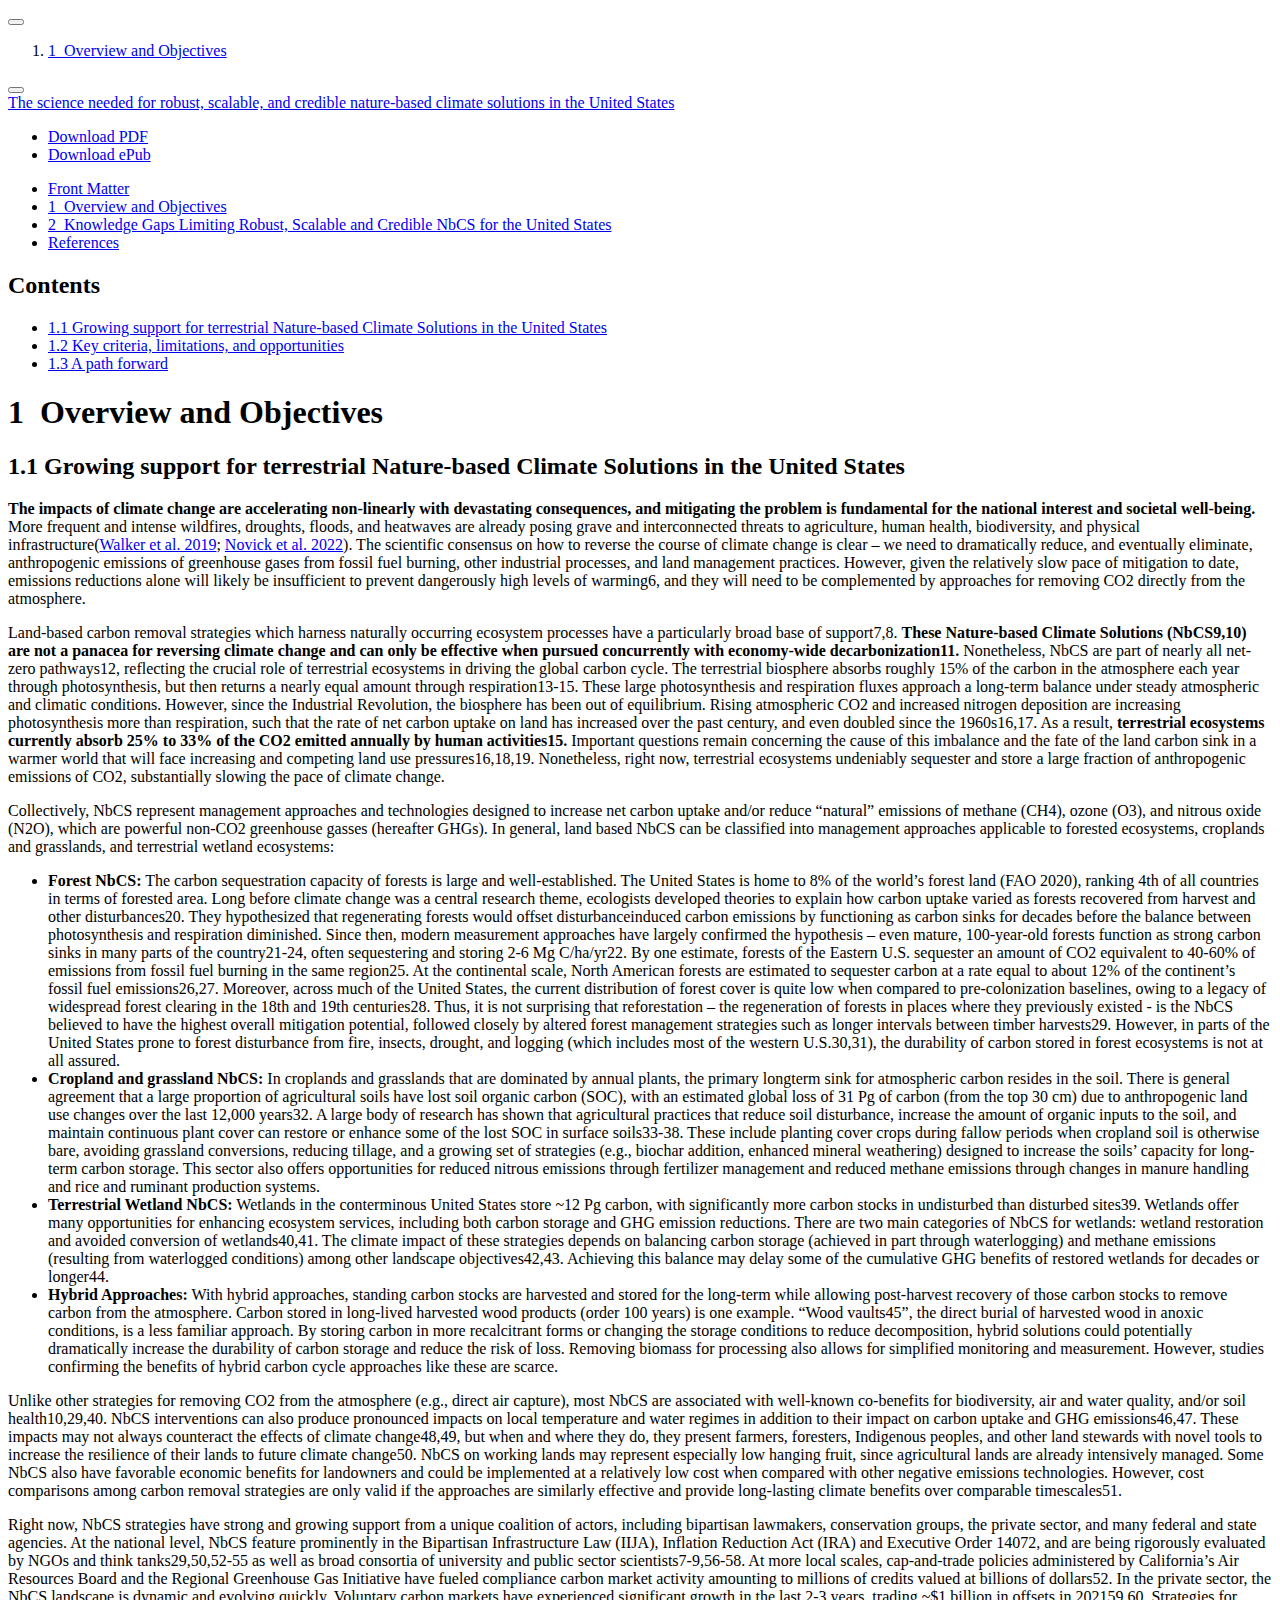
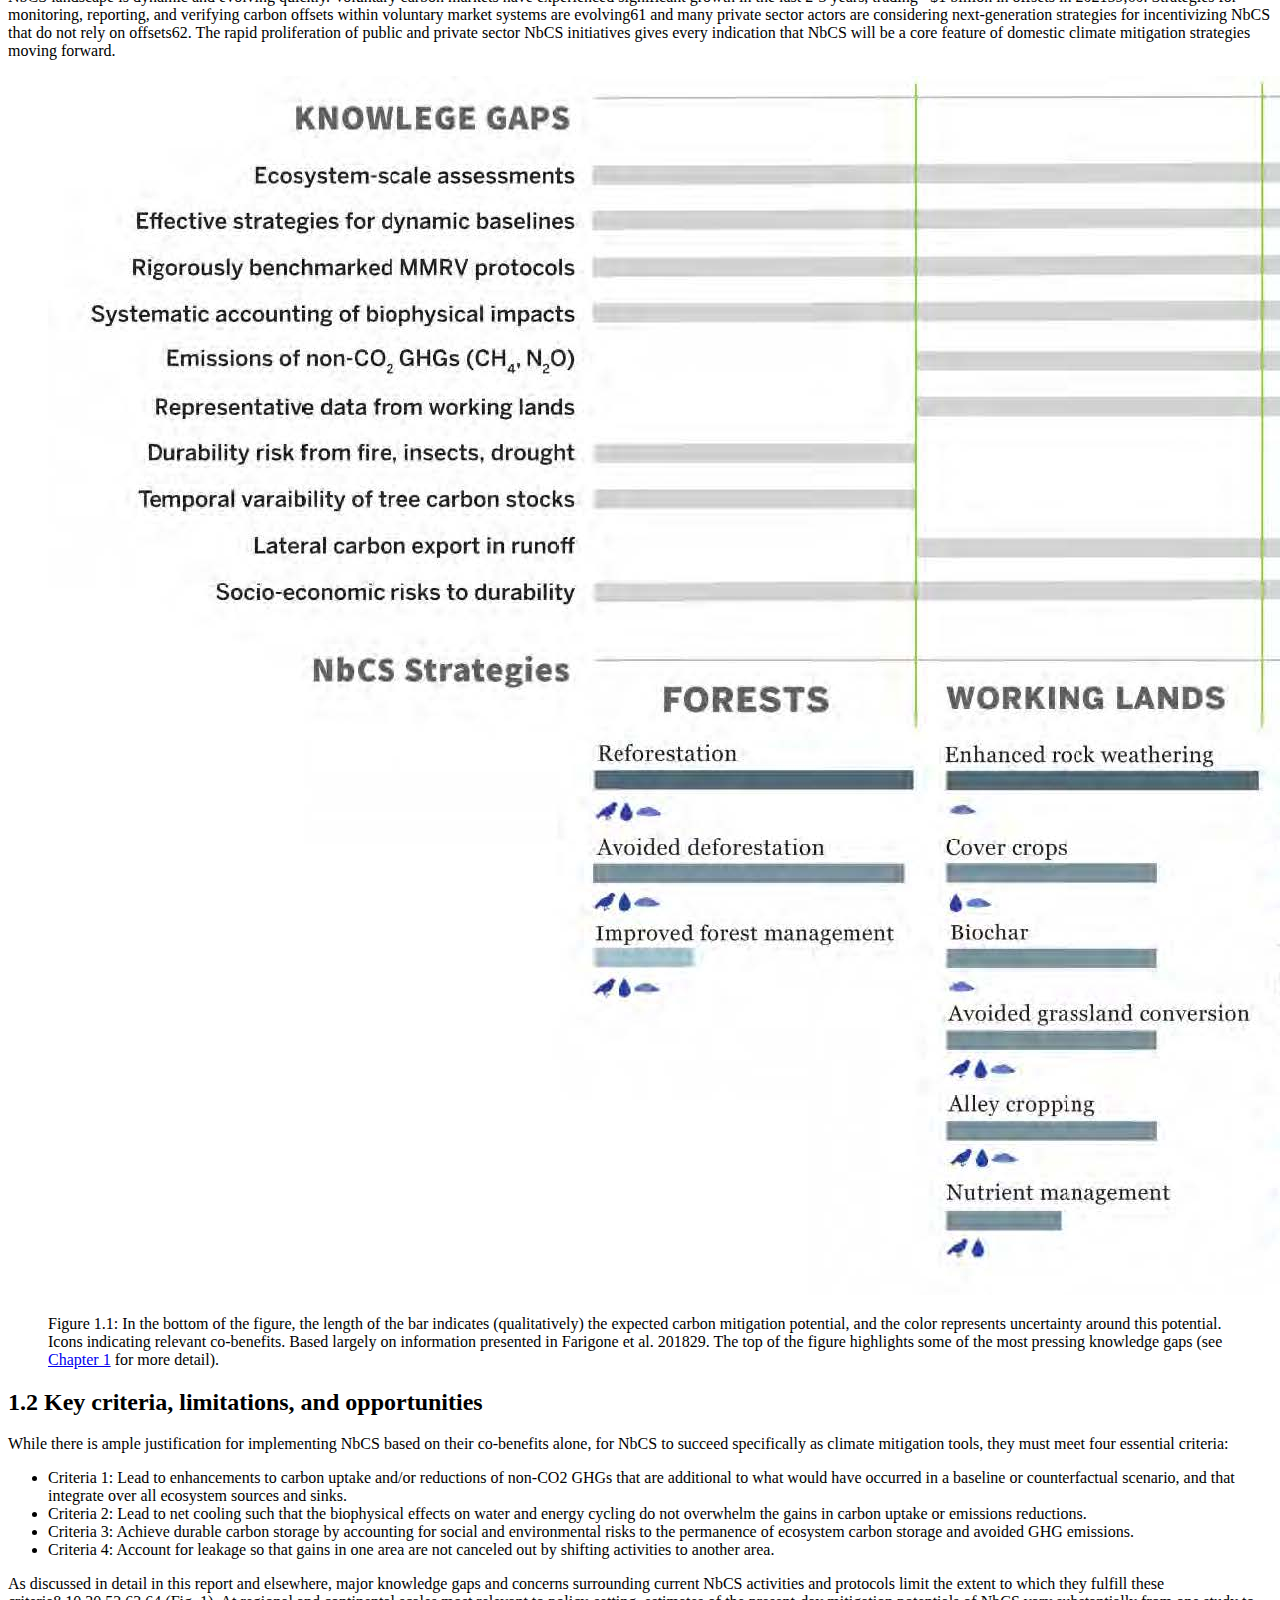
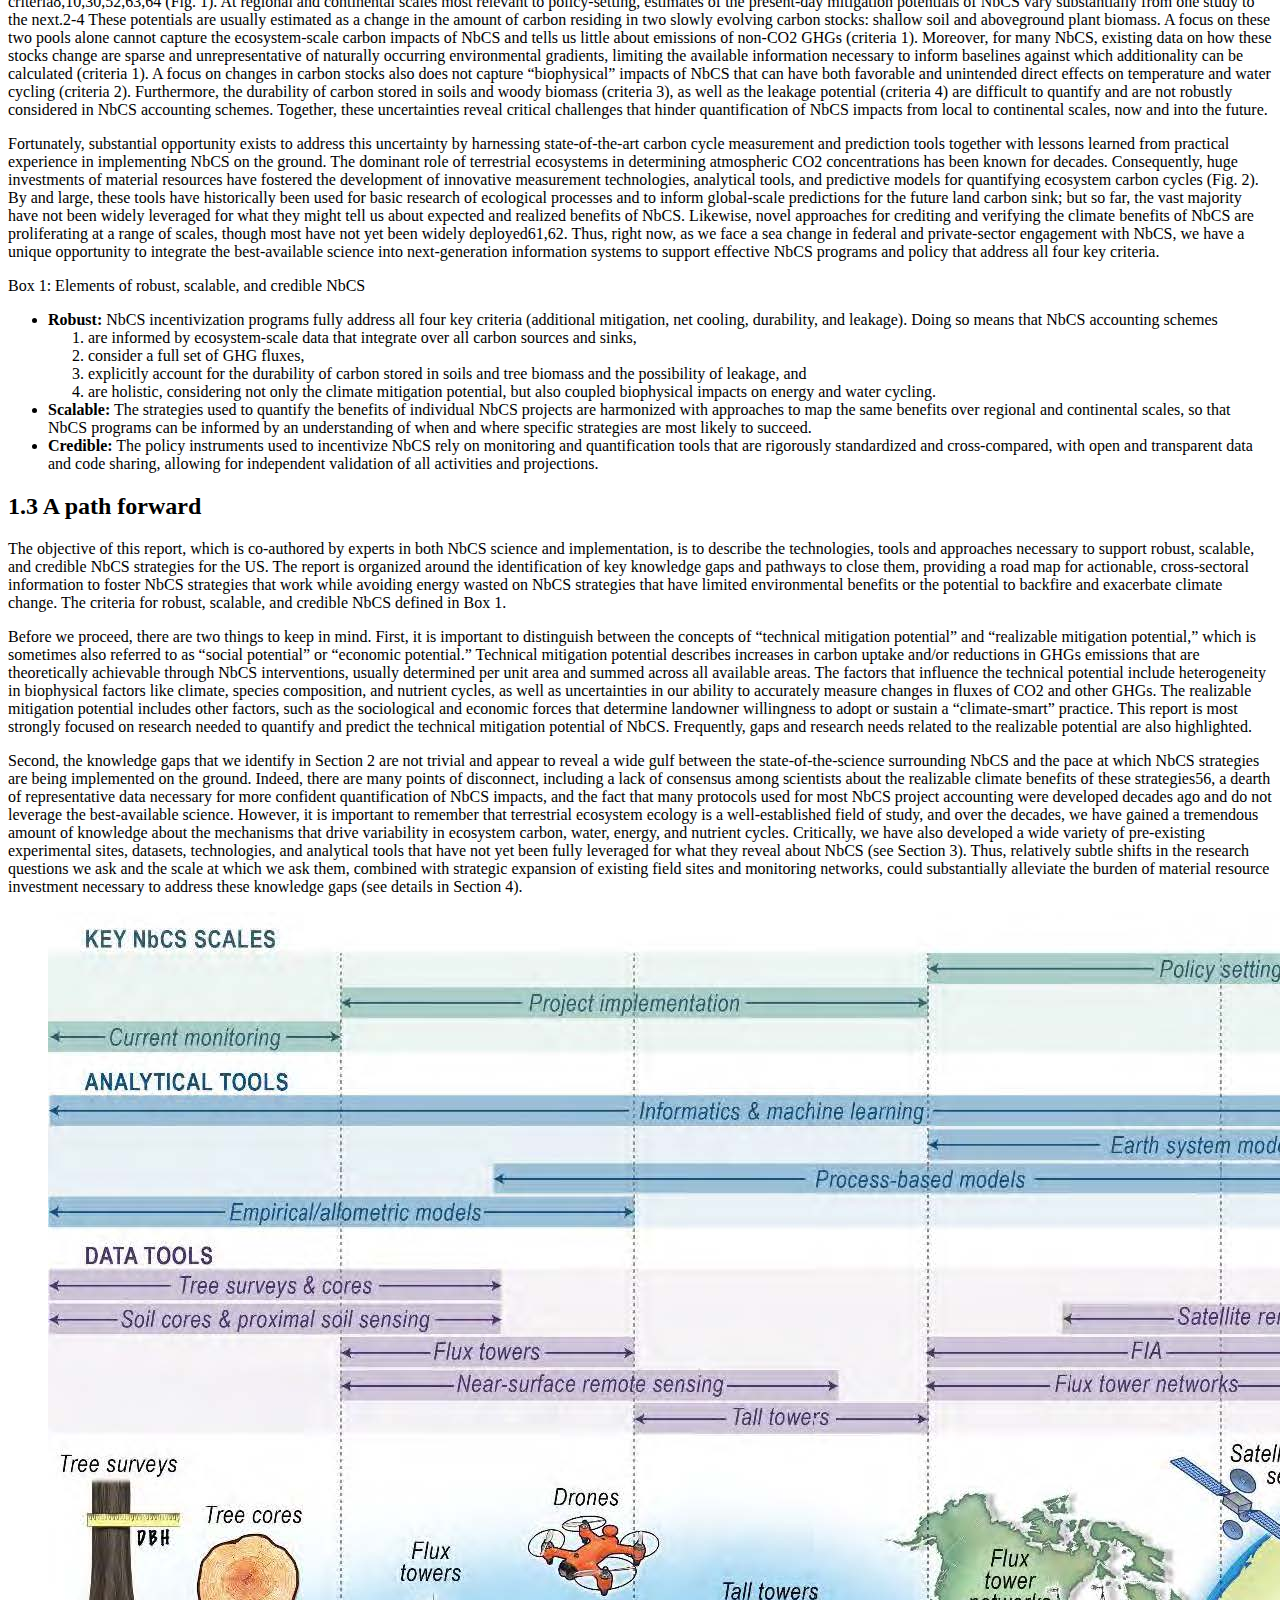
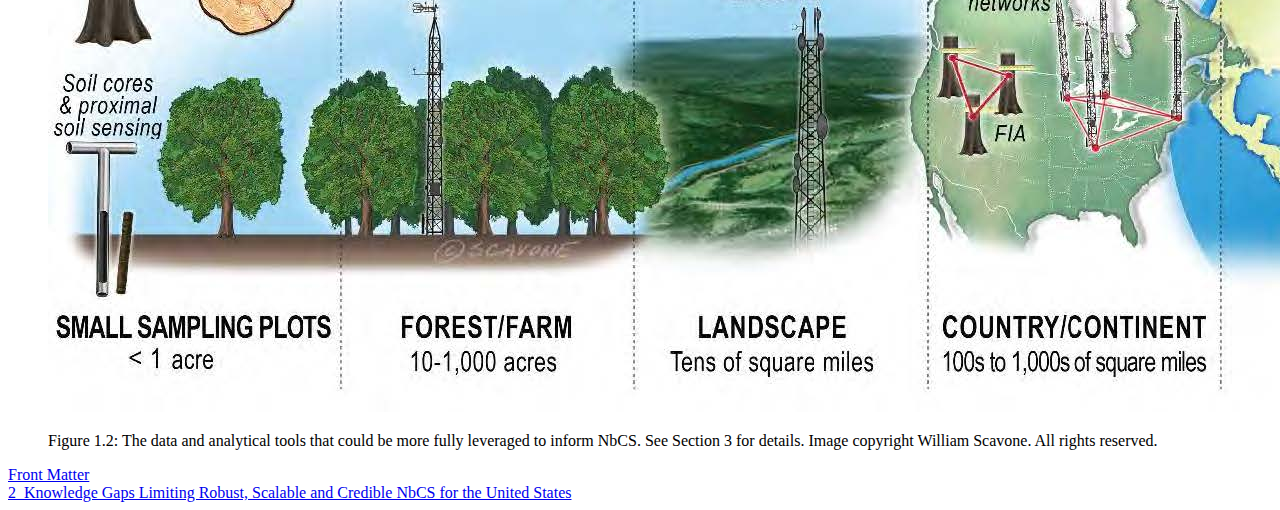
==== docs/01-overview-and-objectives.html @ 6eb43854 "added light and dark modes" ====
<!DOCTYPE html>
<html xmlns="http://www.w3.org/1999/xhtml" lang="en" xml:lang="en"><head>

<meta charset="utf-8">
<meta name="generator" content="quarto-1.3.290">

<meta name="viewport" content="width=device-width, initial-scale=1.0, user-scalable=yes">

<meta name="keywords" content="example">
<meta name="description" content="An example IUB Libraries Scholarly Communication Deparment Published Report">

<title>The science needed for robust, scalable, and credible nature-based climate solutions in the United States - 1&nbsp; Overview and Objectives</title>
<style>
code{white-space: pre-wrap;}
span.smallcaps{font-variant: small-caps;}
div.columns{display: flex; gap: min(4vw, 1.5em);}
div.column{flex: auto; overflow-x: auto;}
div.hanging-indent{margin-left: 1.5em; text-indent: -1.5em;}
ul.task-list{list-style: none;}
ul.task-list li input[type="checkbox"] {
  width: 0.8em;
  margin: 0 0.8em 0.2em -1em; /* quarto-specific, see https://github.com/quarto-dev/quarto-cli/issues/4556 */ 
  vertical-align: middle;
}
/* CSS for citations */
div.csl-bib-body { }
div.csl-entry {
  clear: both;
}
.hanging-indent div.csl-entry {
  margin-left:2em;
  text-indent:-2em;
}
div.csl-left-margin {
  min-width:2em;
  float:left;
}
div.csl-right-inline {
  margin-left:2em;
  padding-left:1em;
}
div.csl-indent {
  margin-left: 2em;
}</style>


<script src="site_libs/quarto-nav/quarto-nav.js"></script>
<script src="site_libs/quarto-nav/headroom.min.js"></script>
<script src="site_libs/clipboard/clipboard.min.js"></script>
<script src="site_libs/quarto-search/autocomplete.umd.js"></script>
<script src="site_libs/quarto-search/fuse.min.js"></script>
<script src="site_libs/quarto-search/quarto-search.js"></script>
<meta name="quarto:offset" content="./">
<link href="./02-knowledge-gaps.html" rel="next">
<link href="./index.html" rel="prev">
<script src="site_libs/quarto-html/quarto.js"></script>
<script src="site_libs/quarto-html/popper.min.js"></script>
<script src="site_libs/quarto-html/tippy.umd.min.js"></script>
<script src="site_libs/quarto-html/anchor.min.js"></script>
<link href="site_libs/quarto-html/tippy.css" rel="stylesheet">
<link href="site_libs/quarto-html/quarto-syntax-highlighting.css" rel="stylesheet" class="quarto-color-scheme" id="quarto-text-highlighting-styles">
<link href="site_libs/quarto-html/quarto-syntax-highlighting-dark.css" rel="prefetch" class="quarto-color-scheme quarto-color-alternate" id="quarto-text-highlighting-styles">
<script src="site_libs/bootstrap/bootstrap.min.js"></script>
<link href="site_libs/bootstrap/bootstrap-icons.css" rel="stylesheet">
<link href="site_libs/bootstrap/bootstrap.min.css" rel="stylesheet" class="quarto-color-scheme" id="quarto-bootstrap" data-mode="light">
<link href="site_libs/bootstrap/bootstrap-dark.min.css" rel="prefetch" class="quarto-color-scheme quarto-color-alternate" id="quarto-bootstrap" data-mode="dark">
<script id="quarto-search-options" type="application/json">{
  "location": "sidebar",
  "copy-button": false,
  "collapse-after": 3,
  "panel-placement": "start",
  "type": "textbox",
  "limit": 20,
  "language": {
    "search-no-results-text": "No results",
    "search-matching-documents-text": "matching documents",
    "search-copy-link-title": "Copy link to search",
    "search-hide-matches-text": "Hide additional matches",
    "search-more-match-text": "more match in this document",
    "search-more-matches-text": "more matches in this document",
    "search-clear-button-title": "Clear",
    "search-detached-cancel-button-title": "Cancel",
    "search-submit-button-title": "Submit"
  }
}</script>
<style>html{ scroll-behavior: smooth; }</style>
<script async="" src="https://hypothes.is/embed.js"></script>


<meta property="og:title" content="The science needed for robust, scalable, and credible nature-based climate solutions in the United States - 1&nbsp; Overview and Objectives">
<meta property="og:description" content="An example IUB Libraries Scholarly Communication Deparment Published Report">
<meta property="og:image" content=".\img/01-nature-climate-solutions.jpg">
<meta property="og:site-name" content="The science needed for robust, scalable, and credible nature-based climate solutions in the United States">
<meta name="twitter:title" content="The science needed for robust, scalable, and credible nature-based climate solutions in the United States - 1&nbsp; Overview and Objectives">
<meta name="twitter:description" content="An example IUB Libraries Scholarly Communication Deparment Published Report">
<meta name="twitter:image" content="/img/front-cover.jpg">
<meta name="twitter:card" content="summary">
<meta name="citation_title" content="[[1]{.chapter-number}&nbsp; [Overview and Objectives]{.chapter-title}]{#sec-overview .quarto-section-identifier}">
<meta name="citation_keywords" content="example">
<meta name="citation_doi" content="10.5967/n7r9-7j83">
<meta name="citation_language" content="en">
<meta name="citation_publisher" content="Scholarly Communication Department, Indiana University Bloomington Libraries">
<meta name="citation_reference" content="citation_title=The science needed for robust, scalable, and credible nature-based climate solutions for the united states: Full report;,citation_author=Kim Novick;,citation_author=Christopher Williams;,citation_author=Benjamin Runkle;,citation_author=William Anderegg;,citation_author=Dave Hollinger;,citation_author=Marcy Litvak;,citation_publication_date=2022;,citation_cover_date=2022;,citation_year=2022;,citation_fulltext_html_url=https://doi.org/10.5967/n7r9-7j83;,citation_doi=10.5967/n7r9-7j83;,citation_technical_report_institution=Indiana University Libraries Department of Scholarly Communication;">
<meta name="citation_reference" content="citation_title=Increasing wildfires threaten historic carbon sink of boreal forest soils;,citation_author=Xanthe J. Walker;,citation_author=Jennifer L. Baltzer;,citation_author=Steven G. Cumming;,citation_author=Nicola J. Day;,citation_author=Christopher Ebert;,citation_publication_date=2019;,citation_cover_date=2019;,citation_year=2019;,citation_issue=572;,citation_journal_title=Nature;">
</head>

<body class="nav-sidebar floating">

<div id="quarto-search-results"></div>
  <header id="quarto-header" class="headroom fixed-top">
  <nav class="quarto-secondary-nav">
    <div class="container-fluid d-flex">
      <button type="button" class="quarto-btn-toggle btn" data-bs-toggle="collapse" data-bs-target="#quarto-sidebar,#quarto-sidebar-glass" aria-controls="quarto-sidebar" aria-expanded="false" aria-label="Toggle sidebar navigation" onclick="if (window.quartoToggleHeadroom) { window.quartoToggleHeadroom(); }">
        <i class="bi bi-layout-text-sidebar-reverse"></i>
      </button>
      <nav class="quarto-page-breadcrumbs" aria-label="breadcrumb"><ol class="breadcrumb"><li class="breadcrumb-item"><a href="./01-overview-and-objectives.html"><span class="chapter-number">1</span>&nbsp; <span class="chapter-title">Overview and Objectives</span></a></li></ol></nav>
      <a class="flex-grow-1" role="button" data-bs-toggle="collapse" data-bs-target="#quarto-sidebar,#quarto-sidebar-glass" aria-controls="quarto-sidebar" aria-expanded="false" aria-label="Toggle sidebar navigation" onclick="if (window.quartoToggleHeadroom) { window.quartoToggleHeadroom(); }">      
      </a>
      <button type="button" class="btn quarto-search-button" aria-label="Search" onclick="window.quartoOpenSearch();">
        <i class="bi bi-search"></i>
      </button>
    </div>
  </nav>
</header>
<!-- content -->
<div id="quarto-content" class="quarto-container page-columns page-rows-contents page-layout-article">
<!-- sidebar -->
  <nav id="quarto-sidebar" class="sidebar collapse collapse-horizontal sidebar-navigation floating overflow-auto">
    <div class="pt-lg-2 mt-2 text-left sidebar-header">
    <div class="sidebar-title mb-0 py-0">
      <a href="./">The science needed for robust, scalable, and credible nature-based climate solutions in the United States</a> 
        <div class="sidebar-tools-main">
    <div class="dropdown">
      <a href="" title="Download" id="quarto-navigation-tool-dropdown-0" class="quarto-navigation-tool dropdown-toggle px-1" data-bs-toggle="dropdown" aria-expanded="false" aria-label="Download"><i class="bi bi-download"></i></a>
      <ul class="dropdown-menu" aria-labelledby="quarto-navigation-tool-dropdown-0">
          <li>
            <a class="dropdown-item sidebar-tools-main-item" href="./The-science-needed-for-robust,-scalable,-and-credible-nature-based-climate-solutions-in-the-United-States.pdf">
              <i class="bi bi-bi-file-pdf pe-1"></i>
            Download PDF
            </a>
          </li>
          <li>
            <a class="dropdown-item sidebar-tools-main-item" href="./The-science-needed-for-robust,-scalable,-and-credible-nature-based-climate-solutions-in-the-United-States.epub">
              <i class="bi bi-bi-journal pe-1"></i>
            Download ePub
            </a>
          </li>
      </ul>
    </div>
  <a href="" class="quarto-color-scheme-toggle quarto-navigation-tool  px-1" onclick="window.quartoToggleColorScheme(); return false;" title="Toggle dark mode"><i class="bi"></i></a>
</div>
    </div>
      </div>
        <div class="mt-2 flex-shrink-0 align-items-center">
        <div class="sidebar-search">
        <div id="quarto-search" class="" title="Search"></div>
        </div>
        </div>
    <div class="sidebar-menu-container"> 
    <ul class="list-unstyled mt-1">
        <li class="sidebar-item">
  <div class="sidebar-item-container"> 
  <a href="./index.html" class="sidebar-item-text sidebar-link">
 <span class="menu-text">Front Matter</span></a>
  </div>
</li>
        <li class="sidebar-item">
  <div class="sidebar-item-container"> 
  <a href="./01-overview-and-objectives.html" class="sidebar-item-text sidebar-link active">
 <span class="menu-text"><span class="chapter-number">1</span>&nbsp; <span class="chapter-title">Overview and Objectives</span></span></a>
  </div>
</li>
        <li class="sidebar-item">
  <div class="sidebar-item-container"> 
  <a href="./02-knowledge-gaps.html" class="sidebar-item-text sidebar-link">
 <span class="menu-text"><span class="chapter-number">2</span>&nbsp; <span class="chapter-title">Knowledge Gaps Limiting Robust, Scalable and Credible NbCS for the United States</span></span></a>
  </div>
</li>
        <li class="sidebar-item">
  <div class="sidebar-item-container"> 
  <a href="./bibliography.html" class="sidebar-item-text sidebar-link">
 <span class="menu-text">References</span></a>
  </div>
</li>
    </ul>
    </div>
</nav>
<div id="quarto-sidebar-glass" data-bs-toggle="collapse" data-bs-target="#quarto-sidebar,#quarto-sidebar-glass"></div>
<!-- margin-sidebar -->
    <div id="quarto-margin-sidebar" class="sidebar margin-sidebar">
        <nav id="TOC" role="doc-toc" class="toc-active" data-toc-expanded="99">
    <h2 id="toc-title">Contents</h2>
   
  <ul>
  <li><a href="#sec-support" id="toc-sec-support" class="nav-link active" data-scroll-target="#sec-support"><span class="header-section-number">1.1</span> Growing support for terrestrial Nature-based Climate Solutions in the United States</a></li>
  <li><a href="#sec-criteria" id="toc-sec-criteria" class="nav-link" data-scroll-target="#sec-criteria"><span class="header-section-number">1.2</span> Key criteria, limitations, and opportunities</a></li>
  <li><a href="#sec-path" id="toc-sec-path" class="nav-link" data-scroll-target="#sec-path"><span class="header-section-number">1.3</span> A path forward</a></li>
  </ul>
</nav>
    </div>
<!-- main -->
<main class="content" id="quarto-document-content">

<header id="title-block-header" class="quarto-title-block default">
<div class="quarto-title">
<h1 class="title"><span id="sec-overview" class="quarto-section-identifier"><span class="chapter-number">1</span>&nbsp; <span class="chapter-title">Overview and Objectives</span></span></h1>
</div>



<div class="quarto-title-meta">

    
  
    
  </div>
  

</header>

<section id="sec-support" class="level2" data-number="1.1">
<h2 data-number="1.1" class="anchored" data-anchor-id="sec-support"><span class="header-section-number">1.1</span> Growing support for terrestrial Nature-based Climate Solutions in the United States</h2>
<p><strong>The impacts of climate change are accelerating non-linearly with devastating consequences, and mitigating the problem is fundamental for the national interest and societal well-being.</strong> More frequent and intense wildfires, droughts, floods, and heatwaves are already posing grave and interconnected threats to agriculture, human health, biodiversity, and physical infrastructure<span class="citation" data-cites="walker-et-al19 novick-et-al22">(<a href="bibliography.html#ref-walker-et-al19" role="doc-biblioref">Walker et al. 2019</a>; <a href="bibliography.html#ref-novick-et-al22" role="doc-biblioref">Novick et al. 2022</a>)</span>. The scientific consensus on how to reverse the course of climate change is clear – we need to dramatically reduce, and eventually eliminate, anthropogenic emissions of greenhouse gases from fossil fuel burning, other industrial processes, and land management practices. However, given the relatively slow pace of mitigation to date, emissions reductions alone will likely be insufficient to prevent dangerously high levels of warming6, and they will need to be complemented by approaches for removing CO2 directly from the atmosphere.</p>
<p>Land-based carbon removal strategies which harness naturally occurring ecosystem processes have a particularly broad base of support7,8. <strong>These Nature-based Climate Solutions (NbCS9,10) are not a panacea for reversing climate change and can only be effective when pursued concurrently with economy-wide decarbonization11.</strong> Nonetheless, NbCS are part of nearly all net-zero pathways12, reflecting the crucial role of terrestrial ecosystems in driving the global carbon cycle. The terrestrial biosphere absorbs roughly 15% of the carbon in the atmosphere each year through photosynthesis, but then returns a nearly equal amount through respiration13-15. These large photosynthesis and respiration fluxes approach a long-term balance under steady atmospheric and climatic conditions. However, since the Industrial Revolution, the biosphere has been out of equilibrium. Rising atmospheric CO2 and increased nitrogen deposition are increasing photosynthesis more than respiration, such that the rate of net carbon uptake on land has increased over the past century, and even doubled since the 1960s16,17. As a result, <strong>terrestrial ecosystems currently absorb 25% to 33% of the CO2 emitted annually by human activities15.</strong> Important questions remain concerning the cause of this imbalance and the fate of the land carbon sink in a warmer world that will face increasing and competing land use pressures16,18,19. Nonetheless, right now, terrestrial ecosystems undeniably sequester and store a large fraction of anthropogenic emissions of CO2, substantially slowing the pace of climate change.</p>
<p>Collectively, NbCS represent management approaches and technologies designed to increase net carbon uptake and/or reduce “natural” emissions of methane (CH4), ozone (O3), and nitrous oxide (N2O), which are powerful non-CO2 greenhouse gasses (hereafter GHGs). In general, land based NbCS can be classified into management approaches applicable to forested ecosystems, croplands and grasslands, and terrestrial wetland ecosystems:</p>
<ul>
<li><strong>Forest NbCS:</strong> The carbon sequestration capacity of forests is large and well-established. The United States is home to 8% of the world’s forest land (FAO 2020), ranking 4th of all countries in terms of forested area. Long before climate change was a central research theme, ecologists developed theories to explain how carbon uptake varied as forests recovered from harvest and other disturbances20. They hypothesized that regenerating forests would offset disturbanceinduced carbon emissions by functioning as carbon sinks for decades before the balance between photosynthesis and respiration diminished. Since then, modern measurement approaches have largely confirmed the hypothesis – even mature, 100-year-old forests function as strong carbon sinks in many parts of the country21-24, often sequestering and storing 2-6 Mg C/ha/yr22. By one estimate, forests of the Eastern U.S. sequester an amount of CO2 equivalent to 40-60% of emissions from fossil fuel burning in the same region25. At the continental scale, North American forests are estimated to sequester carbon at a rate equal to about 12% of the continent’s fossil fuel emissions26,27. Moreover, across much of the United States, the current distribution of forest cover is quite low when compared to pre-colonization baselines, owing to a legacy of widespread forest clearing in the 18th and 19th centuries28. Thus, it is not surprising that reforestation – the regeneration of forests in places where they previously existed - is the NbCS believed to have the highest overall mitigation potential, followed closely by altered forest management strategies such as longer intervals between timber harvests29. However, in parts of the United States prone to forest disturbance from fire, insects, drought, and logging (which includes most of the western U.S.30,31), the durability of carbon stored in forest ecosystems is not at all assured.</li>
<li><strong>Cropland and grassland NbCS:</strong> In croplands and grasslands that are dominated by annual plants, the primary longterm sink for atmospheric carbon resides in the soil. There is general agreement that a large proportion of agricultural soils have lost soil organic carbon (SOC), with an estimated global loss of 31 Pg of carbon (from the top 30 cm) due to anthropogenic land use changes over the last 12,000 years32. A large body of research has shown that agricultural practices that reduce soil disturbance, increase the amount of organic inputs to the soil, and maintain continuous plant cover can restore or enhance some of the lost SOC in surface soils33-38. These include planting cover crops during fallow periods when cropland soil is otherwise bare, avoiding grassland conversions, reducing tillage, and a growing set of strategies (e.g., biochar addition, enhanced mineral weathering) designed to increase the soils’ capacity for long-term carbon storage. This sector also offers opportunities for reduced nitrous emissions through fertilizer management and reduced methane emissions through changes in manure handling and rice and ruminant production systems.</li>
<li><strong>Terrestrial Wetland NbCS:</strong> Wetlands in the conterminous United States store ~12 Pg carbon, with significantly more carbon stocks in undisturbed than disturbed sites39. Wetlands offer many opportunities for enhancing ecosystem services, including both carbon storage and GHG emission reductions. There are two main categories of NbCS for wetlands: wetland restoration and avoided conversion of wetlands40,41. The climate impact of these strategies depends on balancing carbon storage (achieved in part through waterlogging) and methane emissions (resulting from waterlogged conditions) among other landscape objectives42,43. Achieving this balance may delay some of the cumulative GHG benefits of restored wetlands for decades or longer44.</li>
<li><strong>Hybrid Approaches:</strong> With hybrid approaches, standing carbon stocks are harvested and stored for the long-term while allowing post-harvest recovery of those carbon stocks to remove carbon from the atmosphere. Carbon stored in long-lived harvested wood products (order 100 years) is one example. “Wood vaults45”, the direct burial of harvested wood in anoxic conditions, is a less familiar approach. By storing carbon in more recalcitrant forms or changing the storage conditions to reduce decomposition, hybrid solutions could potentially dramatically increase the durability of carbon storage and reduce the risk of loss. Removing biomass for processing also allows for simplified monitoring and measurement. However, studies confirming the benefits of hybrid carbon cycle approaches like these are scarce.</li>
</ul>
<p>Unlike other strategies for removing CO2 from the atmosphere (e.g., direct air capture), most NbCS are associated with well-known co-benefits for biodiversity, air and water quality, and/or soil health10,29,40. NbCS interventions can also produce pronounced impacts on local temperature and water regimes in addition to their impact on carbon uptake and GHG emissions46,47. These impacts may not always counteract the effects of climate change48,49, but when and where they do, they present farmers, foresters, Indigenous peoples, and other land stewards with novel tools to increase the resilience of their lands to future climate change50. NbCS on working lands may represent especially low hanging fruit, since agricultural lands are already intensively managed. Some NbCS also have favorable economic benefits for landowners and could be implemented at a relatively low cost when compared with other negative emissions technologies. However, cost comparisons among carbon removal strategies are only valid if the approaches are similarly effective and provide long-lasting climate benefits over comparable timescales51.</p>
<p>Right now, NbCS strategies have strong and growing support from a unique coalition of actors, including bipartisan lawmakers, conservation groups, the private sector, and many federal and state agencies. At the national level, NbCS feature prominently in the Bipartisan Infrastructure Law (IIJA), Inflation Reduction Act (IRA) and Executive Order 14072, and are being rigorously evaluated by NGOs and think tanks29,50,52-55 as well as broad consortia of university and public sector scientists7-9,56-58. At more local scales, cap-and-trade policies administered by California’s Air Resources Board and the Regional Greenhouse Gas Initiative have fueled compliance carbon market activity amounting to millions of credits valued at billions of dollars52. In the private sector, the NbCS landscape is dynamic and evolving quickly. Voluntary carbon markets have experienced significant growth in the last 2-3 years, trading ~$1 billion in offsets in 202159,60. Strategies for monitoring, reporting, and verifying carbon offsets within voluntary market systems are evolving61 and many private sector actors are considering next-generation strategies for incentivizing NbCS that do not rely on offsets62. The rapid proliferation of public and private sector NbCS initiatives gives every indication that NbCS will be a core feature of domestic climate mitigation strategies moving forward.</p>
<div id="fig-terrestrial-nature-solutions" class="quarto-figure quarto-figure-center anchored">
<figure class="figure">
<p><img src=".\img/01-nature-climate-solutions.jpg" title="Title: Terrestrial Nature-based Climate Solutions in the United States." class="quarto-discovered-preview-image img-fluid figure-img" alt="A Chart of Terrestrial Nature-based Climate Solutions in the United States."></p>
<p></p><figcaption class="figure-caption">Figure&nbsp;1.1: In the bottom of the figure, the length of the bar indicates (qualitatively) the expected carbon mitigation potential, and the color represents uncertainty around this potential. Icons indicating relevant co-benefits. Based largely on information presented in Farigone et al.&nbsp;201829. The top of the figure highlights some of the most pressing knowledge gaps (see <a href="#sec-overview"><span>Chapter&nbsp;1</span></a> for more detail).</figcaption><p></p>
</figure>
</div>
</section>
<section id="sec-criteria" class="level2" data-number="1.2">
<h2 data-number="1.2" class="anchored" data-anchor-id="sec-criteria"><span class="header-section-number">1.2</span> Key criteria, limitations, and opportunities</h2>
<p>While there is ample justification for implementing NbCS based on their co-benefits alone, for NbCS to succeed specifically as climate mitigation tools, they must meet four essential criteria:</p>
<ul>
<li>Criteria 1: Lead to enhancements to carbon uptake and/or reductions of non-CO2 GHGs that are additional to what would have occurred in a baseline or counterfactual scenario, and that integrate over all ecosystem sources and sinks.</li>
<li>Criteria 2: Lead to net cooling such that the biophysical effects on water and energy cycling do not overwhelm the gains in carbon uptake or emissions reductions.</li>
<li>Criteria 3: Achieve durable carbon storage by accounting for social and environmental risks to the permanence of ecosystem carbon storage and avoided GHG emissions.</li>
<li>Criteria 4: Account for leakage so that gains in one area are not canceled out by shifting activities to another area.</li>
</ul>
<p>As discussed in detail in this report and elsewhere, major knowledge gaps and concerns surrounding current NbCS activities and protocols limit the extent to which they fulfill these criteria8,10,30,52,63,64 (Fig. 1). At regional and continental scales most relevant to policy-setting, estimates of the present-day mitigation potentials of NbCS vary substantially from one study to the next.2-4 These potentials are usually estimated as a change in the amount of carbon residing in two slowly evolving carbon stocks: shallow soil and aboveground plant biomass. A focus on these two pools alone cannot capture the ecosystem-scale carbon impacts of NbCS and tells us little about emissions of non-CO2 GHGs (criteria 1). Moreover, for many NbCS, existing data on how these stocks change are sparse and unrepresentative of naturally occurring environmental gradients, limiting the available information necessary to inform baselines against which additionality can be calculated (criteria 1). A focus on changes in carbon stocks also does not capture “biophysical” impacts of NbCS that can have both favorable and unintended direct effects on temperature and water cycling (criteria 2). Furthermore, the durability of carbon stored in soils and woody biomass (criteria 3), as well as the leakage potential (criteria 4) are difficult to quantify and are not robustly considered in NbCS accounting schemes. Together, these uncertainties reveal critical challenges that hinder quantification of NbCS impacts from local to continental scales, now and into the future.</p>
<p>Fortunately, substantial opportunity exists to address this uncertainty by harnessing state-of-the-art carbon cycle measurement and prediction tools together with lessons learned from practical experience in implementing NbCS on the ground. The dominant role of terrestrial ecosystems in determining atmospheric CO2 concentrations has been known for decades. Consequently, huge investments of material resources have fostered the development of innovative measurement technologies, analytical tools, and predictive models for quantifying ecosystem carbon cycles (Fig. 2). By and large, these tools have historically been used for basic research of ecological processes and to inform global-scale predictions for the future land carbon sink; but so far, the vast majority have not been widely leveraged for what they might tell us about expected and realized benefits of NbCS. Likewise, novel approaches for crediting and verifying the climate benefits of NbCS are proliferating at a range of scales, though most have not yet been widely deployed61,62. Thus, right now, as we face a sea change in federal and private-sector engagement with NbCS, we have a unique opportunity to integrate the best-available science into next-generation information systems to support effective NbCS programs and policy that address all four key criteria.</p>
<div class="callout callout-style-default callout-note callout-titled">
<div class="callout-header d-flex align-content-center">
<div class="callout-icon-container">
<i class="callout-icon"></i>
</div>
<div class="callout-title-container flex-fill">
Box 1: Elements of robust, scalable, and credible NbCS
</div>
</div>
<div class="callout-body-container callout-body">
<ul>
<li><strong>Robust:</strong> NbCS incentivization programs fully address all four key criteria (additional mitigation, net cooling, durability, and leakage). Doing so means that NbCS accounting schemes
<ol type="1">
<li>are informed by ecosystem-scale data that integrate over all carbon sources and sinks,</li>
<li>consider a full set of GHG fluxes,</li>
<li>explicitly account for the durability of carbon stored in soils and tree biomass and the possibility of leakage, and</li>
<li>are holistic, considering not only the climate mitigation potential, but also coupled biophysical impacts on energy and water cycling.</li>
</ol></li>
<li><strong>Scalable:</strong> The strategies used to quantify the benefits of individual NbCS projects are harmonized with approaches to map the same benefits over regional and continental scales, so that NbCS programs can be informed by an understanding of when and where specific strategies are most likely to succeed.</li>
<li><strong>Credible:</strong> The policy instruments used to incentivize NbCS rely on monitoring and quantification tools that are rigorously standardized and cross-compared, with open and transparent data and code sharing, allowing for independent validation of all activities and projections.</li>
</ul>
</div>
</div>
</section>
<section id="sec-path" class="level2" data-number="1.3">
<h2 data-number="1.3" class="anchored" data-anchor-id="sec-path"><span class="header-section-number">1.3</span> A path forward</h2>
<p>The objective of this report, which is co-authored by experts in both NbCS science and implementation, is to describe the technologies, tools and approaches necessary to support robust, scalable, and credible NbCS strategies for the US. The report is organized around the identification of key knowledge gaps and pathways to close them, providing a road map for actionable, cross-sectoral information to foster NbCS strategies that work while avoiding energy wasted on NbCS strategies that have limited environmental benefits or the potential to backfire and exacerbate climate change. The criteria for robust, scalable, and credible NbCS defined in Box 1.</p>
<p>Before we proceed, there are two things to keep in mind. First, it is important to distinguish between the concepts of “technical mitigation potential” and “realizable mitigation potential,” which is sometimes also referred to as “social potential” or “economic potential.” Technical mitigation potential describes increases in carbon uptake and/or reductions in GHGs emissions that are theoretically achievable through NbCS interventions, usually determined per unit area and summed across all available areas. The factors that influence the technical potential include heterogeneity in biophysical factors like climate, species composition, and nutrient cycles, as well as uncertainties in our ability to accurately measure changes in fluxes of CO2 and other GHGs. The realizable mitigation potential includes other factors, such as the sociological and economic forces that determine landowner willingness to adopt or sustain a “climate-smart” practice. This report is most strongly focused on research needed to quantify and predict the technical mitigation potential of NbCS. Frequently, gaps and research needs related to the realizable potential are also highlighted.</p>
<p>Second, the knowledge gaps that we identify in Section 2 are not trivial and appear to reveal a wide gulf between the state-of-the-science surrounding NbCS and the pace at which NbCS strategies are being implemented on the ground. Indeed, there are many points of disconnect, including a lack of consensus among scientists about the realizable climate benefits of these strategies56, a dearth of representative data necessary for more confident quantification of NbCS impacts, and the fact that many protocols used for most NbCS project accounting were developed decades ago and do not leverage the best-available science. However, it is important to remember that terrestrial ecosystem ecology is a well-established field of study, and over the decades, we have gained a tremendous amount of knowledge about the mechanisms that drive variability in ecosystem carbon, water, energy, and nutrient cycles. Critically, we have also developed a wide variety of pre-existing experimental sites, datasets, technologies, and analytical tools that have not yet been fully leveraged for what they reveal about NbCS (see Section 3). Thus, relatively subtle shifts in the research questions we ask and the scale at which we ask them, combined with strategic expansion of existing field sites and monitoring networks, could substantially alleviate the burden of material resource investment necessary to address these knowledge gaps (see details in Section 4).</p>
<div id="fig-ncbsscales" class="quarto-figure quarto-figure-center anchored">
<figure class="figure">
<p><img src=".\img/02-nbcs-scales.jpg" class="img-fluid figure-img" alt="A chart of data and analytical tools that could inform NbCS."></p>
<p></p><figcaption class="figure-caption">Figure&nbsp;1.2: The data and analytical tools that could be more fully leveraged to inform NbCS. See Section 3 for details. Image copyright William Scavone. All rights reserved.</figcaption><p></p>
</figure>
</div>


<div id="refs" class="references csl-bib-body hanging-indent" role="list" style="display: none">
<div id="ref-novick-et-al22" class="csl-entry" role="listitem">
Novick, Kim, Christopher Williams, Benjamin Runkle, William Anderegg, Dave Hollinger, and Marcy Litvak. 2022. <span>“The Science Needed for Robust, Scalable, and Credible Nature-Based Climate Solutions for the United States: Full Report.”</span> Bloomington: Indiana University Libraries Department of Scholarly Communication. <a href="https://doi.org/10.5967/n7r9-7j83">https://doi.org/10.5967/n7r9-7j83</a>.
</div>
<div id="ref-walker-et-al19" class="csl-entry" role="listitem">
Walker, Xanthe J., Jennifer L. Baltzer, Steven G. Cumming, Nicola J. Day, and Christopher Ebert. 2019. <span>“Increasing Wildfires Threaten Historic Carbon Sink of Boreal Forest Soils.”</span> <em>Nature</em>, no. 572.
</div>
</div>
</section>

</main> <!-- /main -->
<script id="quarto-html-after-body" type="application/javascript">
window.document.addEventListener("DOMContentLoaded", function (event) {
  const toggleBodyColorMode = (bsSheetEl) => {
    const mode = bsSheetEl.getAttribute("data-mode");
    const bodyEl = window.document.querySelector("body");
    if (mode === "dark") {
      bodyEl.classList.add("quarto-dark");
      bodyEl.classList.remove("quarto-light");
    } else {
      bodyEl.classList.add("quarto-light");
      bodyEl.classList.remove("quarto-dark");
    }
  }
  const toggleBodyColorPrimary = () => {
    const bsSheetEl = window.document.querySelector("link#quarto-bootstrap");
    if (bsSheetEl) {
      toggleBodyColorMode(bsSheetEl);
    }
  }
  toggleBodyColorPrimary();  
  const disableStylesheet = (stylesheets) => {
    for (let i=0; i < stylesheets.length; i++) {
      const stylesheet = stylesheets[i];
      stylesheet.rel = 'prefetch';
    }
  }
  const enableStylesheet = (stylesheets) => {
    for (let i=0; i < stylesheets.length; i++) {
      const stylesheet = stylesheets[i];
      stylesheet.rel = 'stylesheet';
    }
  }
  const manageTransitions = (selector, allowTransitions) => {
    const els = window.document.querySelectorAll(selector);
    for (let i=0; i < els.length; i++) {
      const el = els[i];
      if (allowTransitions) {
        el.classList.remove('notransition');
      } else {
        el.classList.add('notransition');
      }
    }
  }
  const toggleColorMode = (alternate) => {
    // Switch the stylesheets
    const alternateStylesheets = window.document.querySelectorAll('link.quarto-color-scheme.quarto-color-alternate');
    manageTransitions('#quarto-margin-sidebar .nav-link', false);
    if (alternate) {
      enableStylesheet(alternateStylesheets);
      for (const sheetNode of alternateStylesheets) {
        if (sheetNode.id === "quarto-bootstrap") {
          toggleBodyColorMode(sheetNode);
        }
      }
    } else {
      disableStylesheet(alternateStylesheets);
      toggleBodyColorPrimary();
    }
    manageTransitions('#quarto-margin-sidebar .nav-link', true);
    // Switch the toggles
    const toggles = window.document.querySelectorAll('.quarto-color-scheme-toggle');
    for (let i=0; i < toggles.length; i++) {
      const toggle = toggles[i];
      if (toggle) {
        if (alternate) {
          toggle.classList.add("alternate");     
        } else {
          toggle.classList.remove("alternate");
        }
      }
    }
    // Hack to workaround the fact that safari doesn't
    // properly recolor the scrollbar when toggling (#1455)
    if (navigator.userAgent.indexOf('Safari') > 0 && navigator.userAgent.indexOf('Chrome') == -1) {
      manageTransitions("body", false);
      window.scrollTo(0, 1);
      setTimeout(() => {
        window.scrollTo(0, 0);
        manageTransitions("body", true);
      }, 40);  
    }
  }
  const isFileUrl = () => { 
    return window.location.protocol === 'file:';
  }
  const hasAlternateSentinel = () => {  
    let styleSentinel = getColorSchemeSentinel();
    if (styleSentinel !== null) {
      return styleSentinel === "alternate";
    } else {
      return false;
    }
  }
  const setStyleSentinel = (alternate) => {
    const value = alternate ? "alternate" : "default";
    if (!isFileUrl()) {
      window.localStorage.setItem("quarto-color-scheme", value);
    } else {
      localAlternateSentinel = value;
    }
  }
  const getColorSchemeSentinel = () => {
    if (!isFileUrl()) {
      const storageValue = window.localStorage.getItem("quarto-color-scheme");
      return storageValue != null ? storageValue : localAlternateSentinel;
    } else {
      return localAlternateSentinel;
    }
  }
  let localAlternateSentinel = 'default';
  // Dark / light mode switch
  window.quartoToggleColorScheme = () => {
    // Read the current dark / light value 
    let toAlternate = !hasAlternateSentinel();
    toggleColorMode(toAlternate);
    setStyleSentinel(toAlternate);
  };
  // Ensure there is a toggle, if there isn't float one in the top right
  if (window.document.querySelector('.quarto-color-scheme-toggle') === null) {
    const a = window.document.createElement('a');
    a.classList.add('top-right');
    a.classList.add('quarto-color-scheme-toggle');
    a.href = "";
    a.onclick = function() { try { window.quartoToggleColorScheme(); } catch {} return false; };
    const i = window.document.createElement("i");
    i.classList.add('bi');
    a.appendChild(i);
    window.document.body.appendChild(a);
  }
  // Switch to dark mode if need be
  if (hasAlternateSentinel()) {
    toggleColorMode(true);
  } else {
    toggleColorMode(false);
  }
  const icon = "";
  const anchorJS = new window.AnchorJS();
  anchorJS.options = {
    placement: 'right',
    icon: icon
  };
  anchorJS.add('.anchored');
  const isCodeAnnotation = (el) => {
    for (const clz of el.classList) {
      if (clz.startsWith('code-annotation-')) {                     
        return true;
      }
    }
    return false;
  }
  const clipboard = new window.ClipboardJS('.code-copy-button', {
    text: function(trigger) {
      const codeEl = trigger.previousElementSibling.cloneNode(true);
      for (const childEl of codeEl.children) {
        if (isCodeAnnotation(childEl)) {
          childEl.remove();
        }
      }
      return codeEl.innerText;
    }
  });
  clipboard.on('success', function(e) {
    // button target
    const button = e.trigger;
    // don't keep focus
    button.blur();
    // flash "checked"
    button.classList.add('code-copy-button-checked');
    var currentTitle = button.getAttribute("title");
    button.setAttribute("title", "Copied!");
    let tooltip;
    if (window.bootstrap) {
      button.setAttribute("data-bs-toggle", "tooltip");
      button.setAttribute("data-bs-placement", "left");
      button.setAttribute("data-bs-title", "Copied!");
      tooltip = new bootstrap.Tooltip(button, 
        { trigger: "manual", 
          customClass: "code-copy-button-tooltip",
          offset: [0, -8]});
      tooltip.show();    
    }
    setTimeout(function() {
      if (tooltip) {
        tooltip.hide();
        button.removeAttribute("data-bs-title");
        button.removeAttribute("data-bs-toggle");
        button.removeAttribute("data-bs-placement");
      }
      button.setAttribute("title", currentTitle);
      button.classList.remove('code-copy-button-checked');
    }, 1000);
    // clear code selection
    e.clearSelection();
  });
  function tippyHover(el, contentFn) {
    const config = {
      allowHTML: true,
      content: contentFn,
      maxWidth: 500,
      delay: 100,
      arrow: false,
      appendTo: function(el) {
          return el.parentElement;
      },
      interactive: true,
      interactiveBorder: 10,
      theme: 'quarto',
      placement: 'bottom-start'
    };
    window.tippy(el, config); 
  }
  const noterefs = window.document.querySelectorAll('a[role="doc-noteref"]');
  for (var i=0; i<noterefs.length; i++) {
    const ref = noterefs[i];
    tippyHover(ref, function() {
      // use id or data attribute instead here
      let href = ref.getAttribute('data-footnote-href') || ref.getAttribute('href');
      try { href = new URL(href).hash; } catch {}
      const id = href.replace(/^#\/?/, "");
      const note = window.document.getElementById(id);
      return note.innerHTML;
    });
  }
      let selectedAnnoteEl;
      const selectorForAnnotation = ( cell, annotation) => {
        let cellAttr = 'data-code-cell="' + cell + '"';
        let lineAttr = 'data-code-annotation="' +  annotation + '"';
        const selector = 'span[' + cellAttr + '][' + lineAttr + ']';
        return selector;
      }
      const selectCodeLines = (annoteEl) => {
        const doc = window.document;
        const targetCell = annoteEl.getAttribute("data-target-cell");
        const targetAnnotation = annoteEl.getAttribute("data-target-annotation");
        const annoteSpan = window.document.querySelector(selectorForAnnotation(targetCell, targetAnnotation));
        const lines = annoteSpan.getAttribute("data-code-lines").split(",");
        const lineIds = lines.map((line) => {
          return targetCell + "-" + line;
        })
        let top = null;
        let height = null;
        let parent = null;
        if (lineIds.length > 0) {
            //compute the position of the single el (top and bottom and make a div)
            const el = window.document.getElementById(lineIds[0]);
            top = el.offsetTop;
            height = el.offsetHeight;
            parent = el.parentElement.parentElement;
          if (lineIds.length > 1) {
            const lastEl = window.document.getElementById(lineIds[lineIds.length - 1]);
            const bottom = lastEl.offsetTop + lastEl.offsetHeight;
            height = bottom - top;
          }
          if (top !== null && height !== null && parent !== null) {
            // cook up a div (if necessary) and position it 
            let div = window.document.getElementById("code-annotation-line-highlight");
            if (div === null) {
              div = window.document.createElement("div");
              div.setAttribute("id", "code-annotation-line-highlight");
              div.style.position = 'absolute';
              parent.appendChild(div);
            }
            div.style.top = top - 2 + "px";
            div.style.height = height + 4 + "px";
            let gutterDiv = window.document.getElementById("code-annotation-line-highlight-gutter");
            if (gutterDiv === null) {
              gutterDiv = window.document.createElement("div");
              gutterDiv.setAttribute("id", "code-annotation-line-highlight-gutter");
              gutterDiv.style.position = 'absolute';
              const codeCell = window.document.getElementById(targetCell);
              const gutter = codeCell.querySelector('.code-annotation-gutter');
              gutter.appendChild(gutterDiv);
            }
            gutterDiv.style.top = top - 2 + "px";
            gutterDiv.style.height = height + 4 + "px";
          }
          selectedAnnoteEl = annoteEl;
        }
      };
      const unselectCodeLines = () => {
        const elementsIds = ["code-annotation-line-highlight", "code-annotation-line-highlight-gutter"];
        elementsIds.forEach((elId) => {
          const div = window.document.getElementById(elId);
          if (div) {
            div.remove();
          }
        });
        selectedAnnoteEl = undefined;
      };
      // Attach click handler to the DT
      const annoteDls = window.document.querySelectorAll('dt[data-target-cell]');
      for (const annoteDlNode of annoteDls) {
        annoteDlNode.addEventListener('click', (event) => {
          const clickedEl = event.target;
          if (clickedEl !== selectedAnnoteEl) {
            unselectCodeLines();
            const activeEl = window.document.querySelector('dt[data-target-cell].code-annotation-active');
            if (activeEl) {
              activeEl.classList.remove('code-annotation-active');
            }
            selectCodeLines(clickedEl);
            clickedEl.classList.add('code-annotation-active');
          } else {
            // Unselect the line
            unselectCodeLines();
            clickedEl.classList.remove('code-annotation-active');
          }
        });
      }
  const findCites = (el) => {
    const parentEl = el.parentElement;
    if (parentEl) {
      const cites = parentEl.dataset.cites;
      if (cites) {
        return {
          el,
          cites: cites.split(' ')
        };
      } else {
        return findCites(el.parentElement)
      }
    } else {
      return undefined;
    }
  };
  var bibliorefs = window.document.querySelectorAll('a[role="doc-biblioref"]');
  for (var i=0; i<bibliorefs.length; i++) {
    const ref = bibliorefs[i];
    const citeInfo = findCites(ref);
    if (citeInfo) {
      tippyHover(citeInfo.el, function() {
        var popup = window.document.createElement('div');
        citeInfo.cites.forEach(function(cite) {
          var citeDiv = window.document.createElement('div');
          citeDiv.classList.add('hanging-indent');
          citeDiv.classList.add('csl-entry');
          var biblioDiv = window.document.getElementById('ref-' + cite);
          if (biblioDiv) {
            citeDiv.innerHTML = biblioDiv.innerHTML;
          }
          popup.appendChild(citeDiv);
        });
        return popup.innerHTML;
      });
    }
  }
    var localhostRegex = new RegExp(/^(?:http|https):\/\/localhost\:?[0-9]*\//);
      var filterRegex = new RegExp('/' + window.location.host + '/');
    var isInternal = (href) => {
        return filterRegex.test(href) || localhostRegex.test(href);
    }
    // Inspect non-navigation links and adorn them if external
 	var links = window.document.querySelectorAll('a[href]:not(.nav-link):not(.navbar-brand):not(.toc-action):not(.sidebar-link):not(.sidebar-item-toggle):not(.pagination-link):not(.no-external):not([aria-hidden]):not(.dropdown-item)');
    for (var i=0; i<links.length; i++) {
      const link = links[i];
      if (!isInternal(link.href)) {
          // target, if specified
          link.setAttribute("target", "_blank");
          // default icon
          link.classList.add("external");
      }
    }
});
</script>
<nav class="page-navigation">
  <div class="nav-page nav-page-previous">
      <a href="./index.html" class="pagination-link">
        <i class="bi bi-arrow-left-short"></i> <span class="nav-page-text">Front Matter</span>
      </a>          
  </div>
  <div class="nav-page nav-page-next">
      <a href="./02-knowledge-gaps.html" class="pagination-link">
        <span class="nav-page-text"><span class="chapter-number">2</span>&nbsp; <span class="chapter-title">Knowledge Gaps Limiting Robust, Scalable and Credible NbCS for the United States</span></span> <i class="bi bi-arrow-right-short"></i>
      </a>
  </div>
</nav>
</div> <!-- /content -->



<script src="site_libs/quarto-html/zenscroll-min.js"></script>
</body></html>
---- docs/site_libs/quarto-html/quarto-syntax-highlighting-dark.css ----
/* quarto syntax highlight colors */
:root {
  --quarto-hl-al-color: #f07178;
  --quarto-hl-an-color: #d4d0ab;
  --quarto-hl-at-color: #00e0e0;
  --quarto-hl-bn-color: #d4d0ab;
  --quarto-hl-bu-color: #abe338;
  --quarto-hl-ch-color: #abe338;
  --quarto-hl-co-color: #f8f8f2;
  --quarto-hl-cv-color: #ffd700;
  --quarto-hl-cn-color: #ffd700;
  --quarto-hl-cf-color: #ffa07a;
  --quarto-hl-dt-color: #ffa07a;
  --quarto-hl-dv-color: #d4d0ab;
  --quarto-hl-do-color: #f8f8f2;
  --quarto-hl-er-color: #f07178;
  --quarto-hl-ex-color: #00e0e0;
  --quarto-hl-fl-color: #d4d0ab;
  --quarto-hl-fu-color: #ffa07a;
  --quarto-hl-im-color: #abe338;
  --quarto-hl-in-color: #d4d0ab;
  --quarto-hl-kw-color: #ffa07a;
  --quarto-hl-op-color: #ffa07a;
  --quarto-hl-ot-color: #00e0e0;
  --quarto-hl-pp-color: #dcc6e0;
  --quarto-hl-re-color: #00e0e0;
  --quarto-hl-sc-color: #abe338;
  --quarto-hl-ss-color: #abe338;
  --quarto-hl-st-color: #abe338;
  --quarto-hl-va-color: #00e0e0;
  --quarto-hl-vs-color: #abe338;
  --quarto-hl-wa-color: #dcc6e0;
}

/* other quarto variables */
:root {
  --quarto-font-monospace: SFMono-Regular, Menlo, Monaco, Consolas, "Liberation Mono", "Courier New", monospace;
}

code span.al {
  background-color: #2a0f15;
  font-weight: bold;
  color: #f07178;
}

code span.an {
  color: #d4d0ab;
}

code span.at {
  color: #00e0e0;
}

code span.bn {
  color: #d4d0ab;
}

code span.bu {
  color: #abe338;
}

code span.ch {
  color: #abe338;
}

code span.co {
  font-style: italic;
  color: #f8f8f2;
}

code span.cv {
  color: #ffd700;
}

code span.cn {
  color: #ffd700;
}

code span.cf {
  font-weight: bold;
  color: #ffa07a;
}

code span.dt {
  color: #ffa07a;
}

code span.dv {
  color: #d4d0ab;
}

code span.do {
  color: #f8f8f2;
}

code span.er {
  color: #f07178;
  text-decoration: underline;
}

code span.ex {
  font-weight: bold;
  color: #00e0e0;
}

code span.fl {
  color: #d4d0ab;
}

code span.fu {
  color: #ffa07a;
}

code span.im {
  color: #abe338;
}

code span.in {
  color: #d4d0ab;
}

code span.kw {
  font-weight: bold;
  color: #ffa07a;
}

pre > code.sourceCode > span {
  color: #f8f8f2;
}

code span {
  color: #f8f8f2;
}

code.sourceCode > span {
  color: #f8f8f2;
}

div.sourceCode,
div.sourceCode pre.sourceCode {
  color: #f8f8f2;
}

code span.op {
  color: #ffa07a;
}

code span.ot {
  color: #00e0e0;
}

code span.pp {
  color: #dcc6e0;
}

code span.re {
  background-color: #f8f8f2;
  color: #00e0e0;
}

code span.sc {
  color: #abe338;
}

code span.ss {
  color: #abe338;
}

code span.st {
  color: #abe338;
}

code span.va {
  color: #00e0e0;
}

code span.vs {
  color: #abe338;
}

code span.wa {
  color: #dcc6e0;
}

.prevent-inlining {
  content: "</";
}

/*# sourceMappingURL=935a306eefa94366c21e1a970dddb765.css.map */
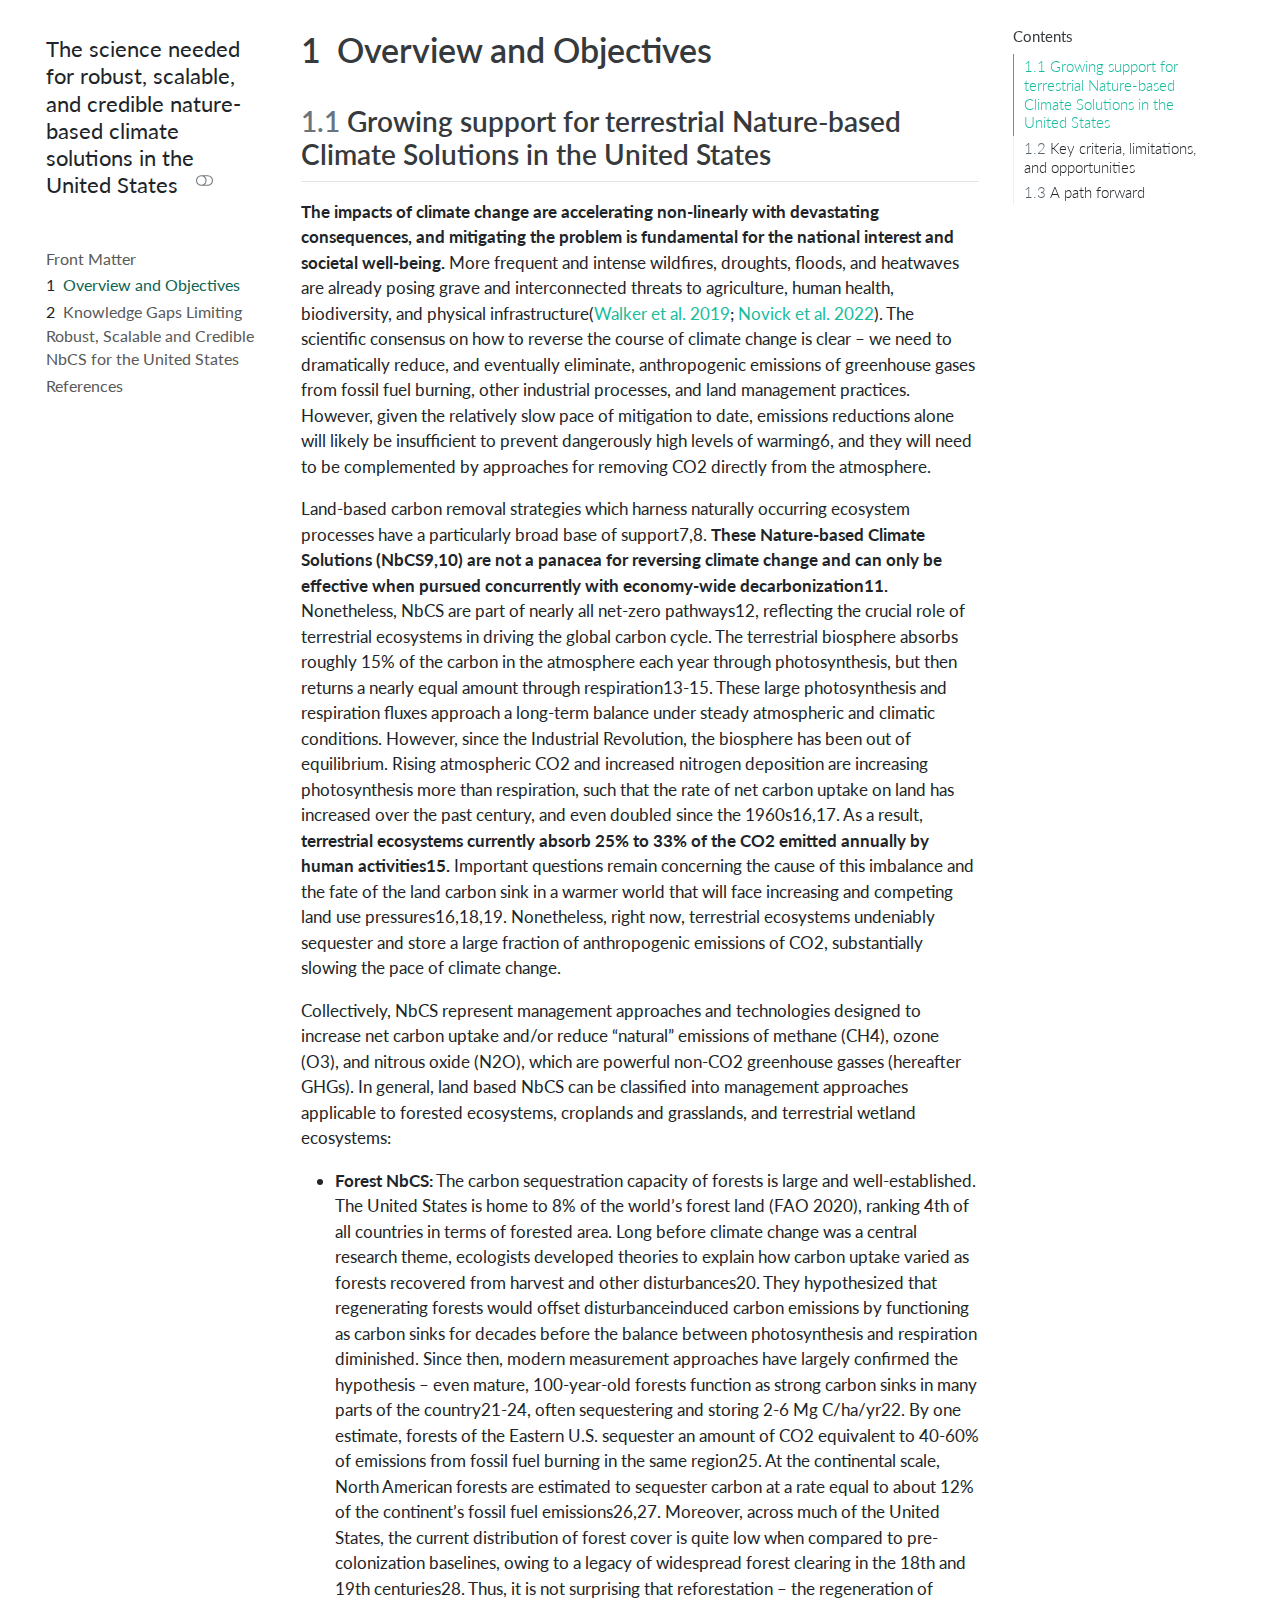
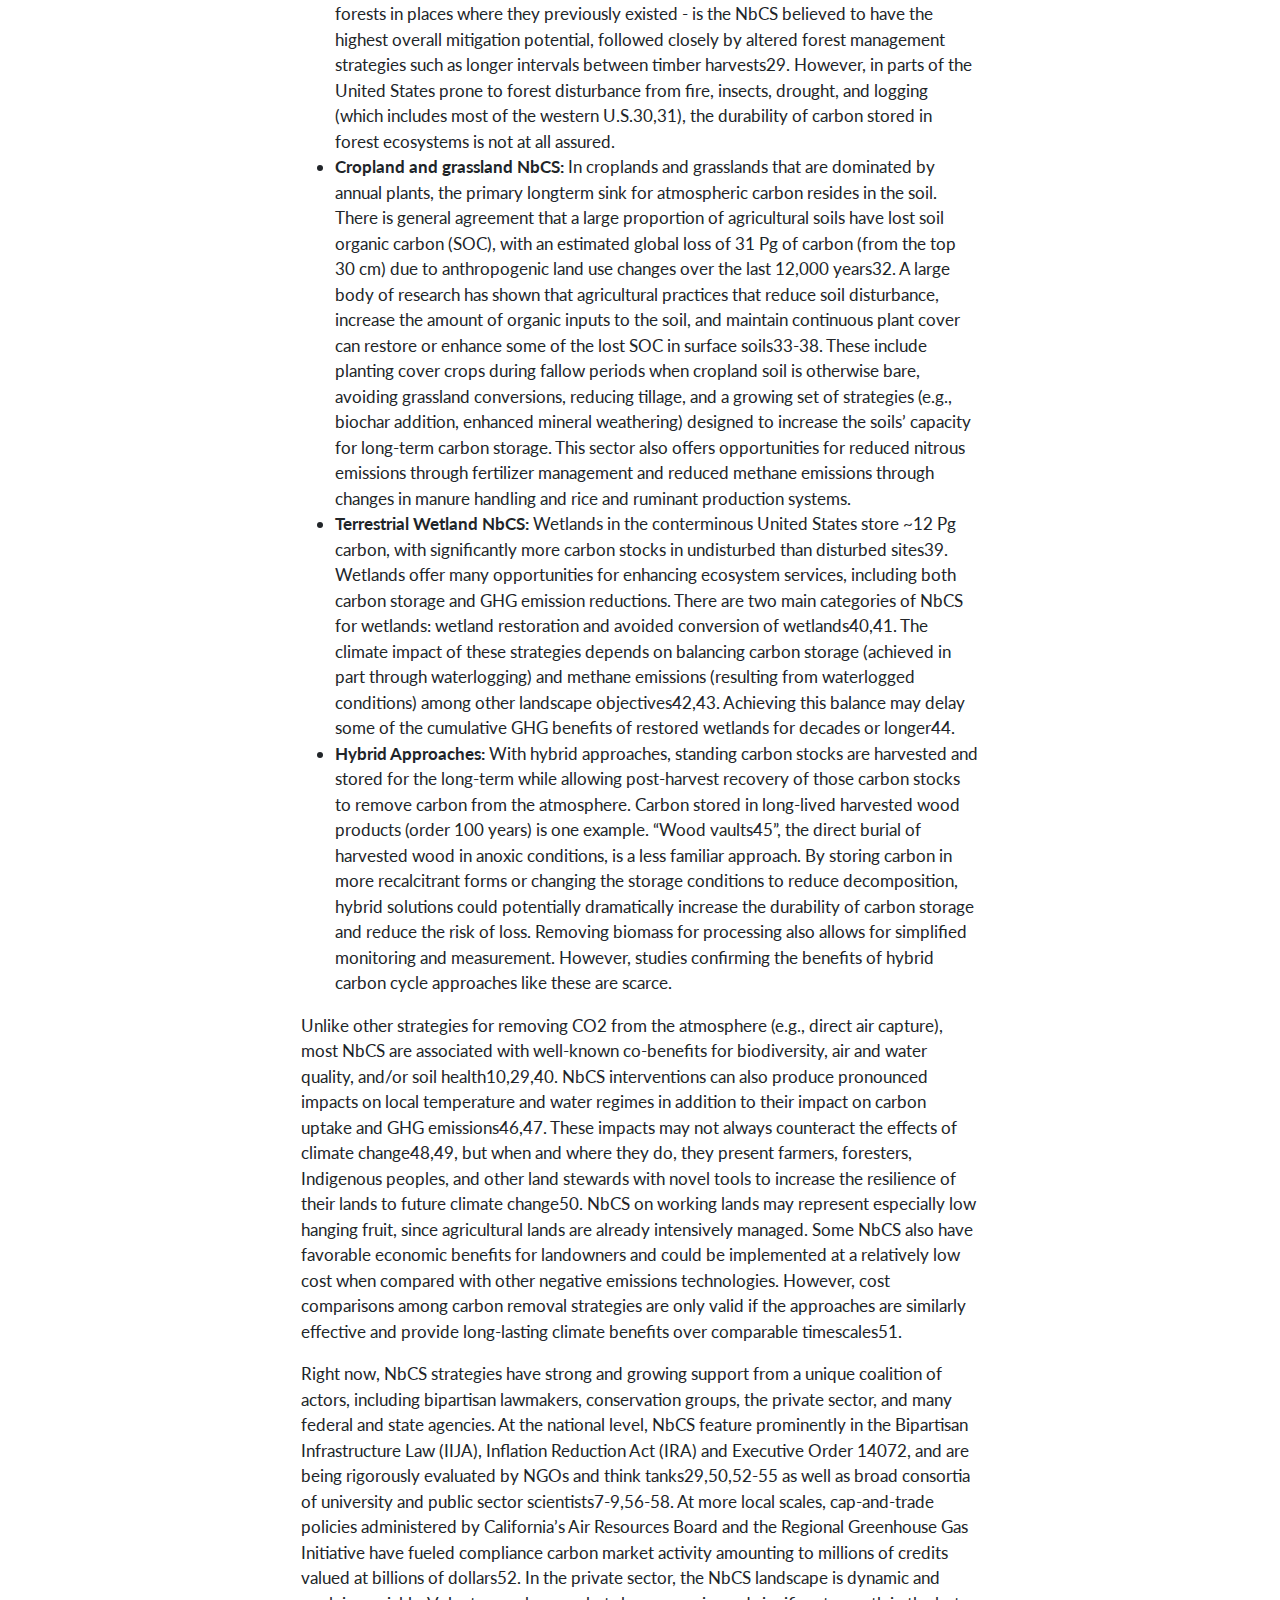
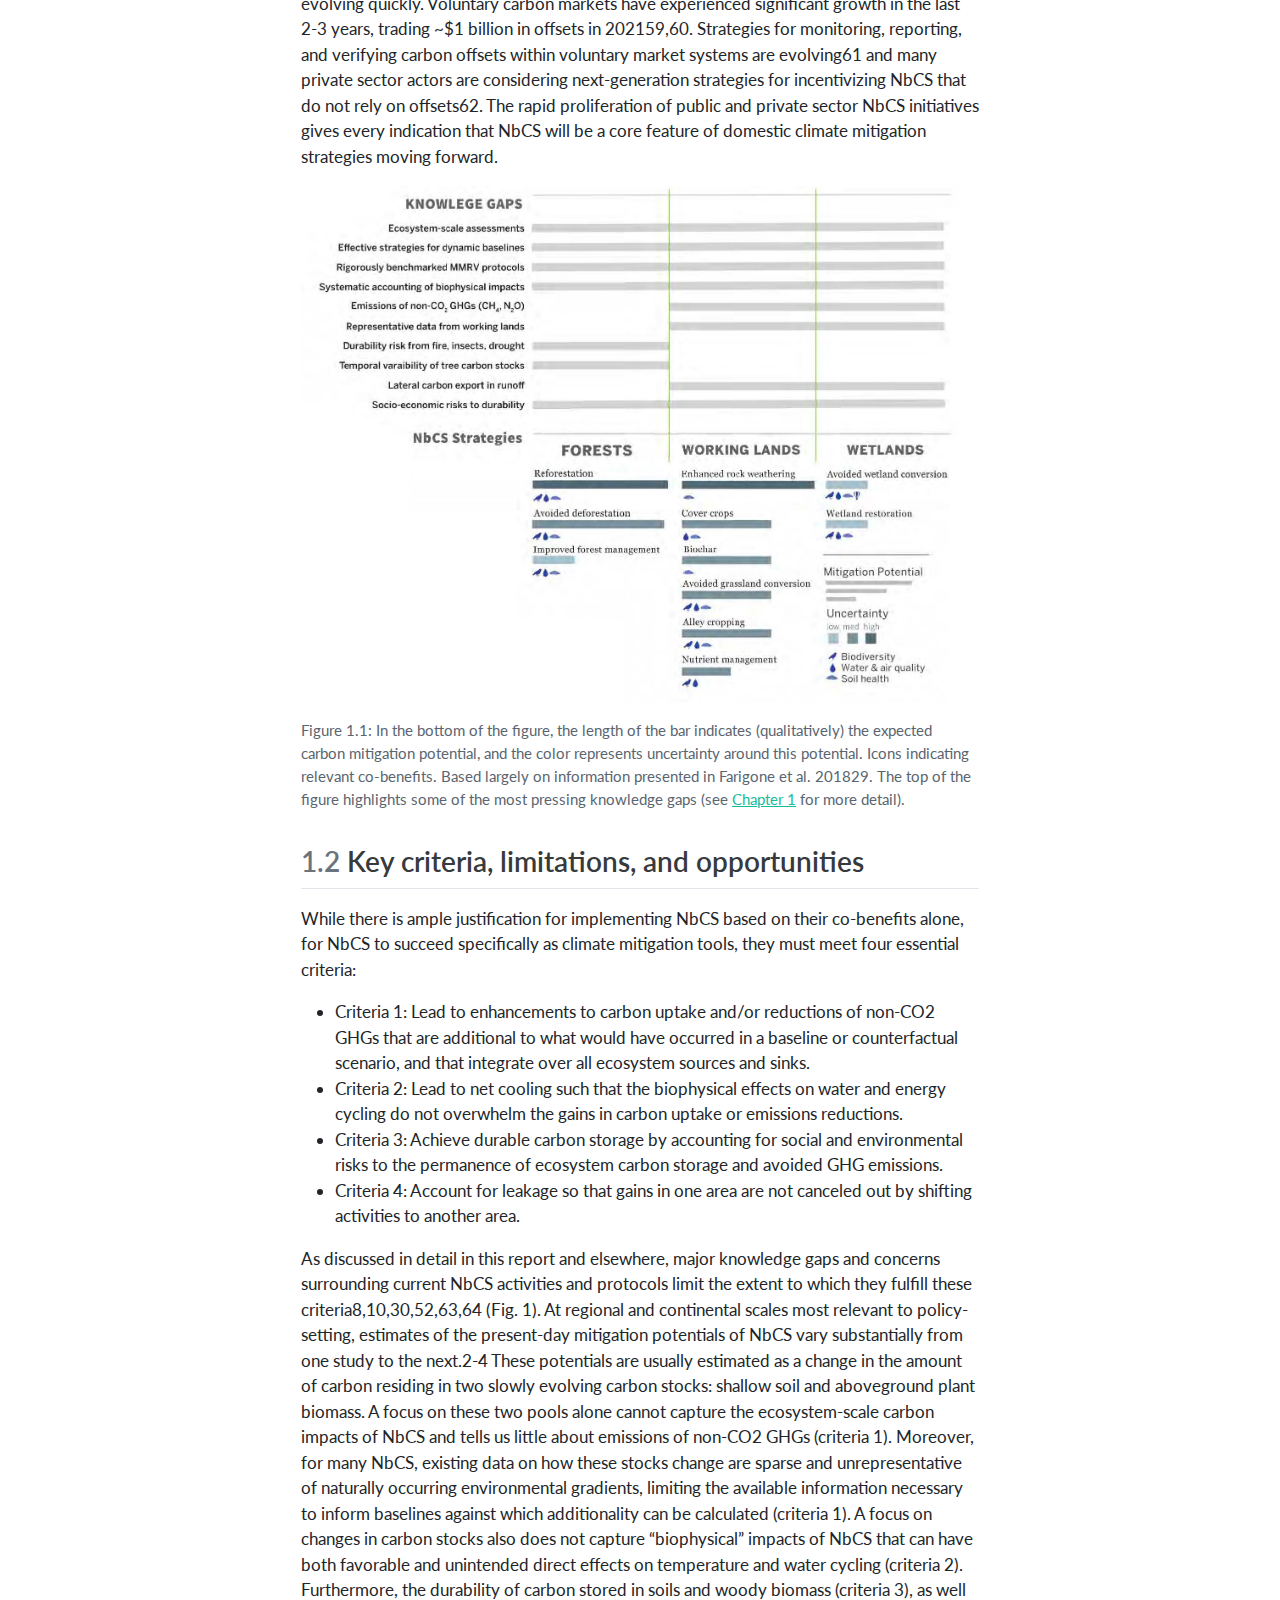
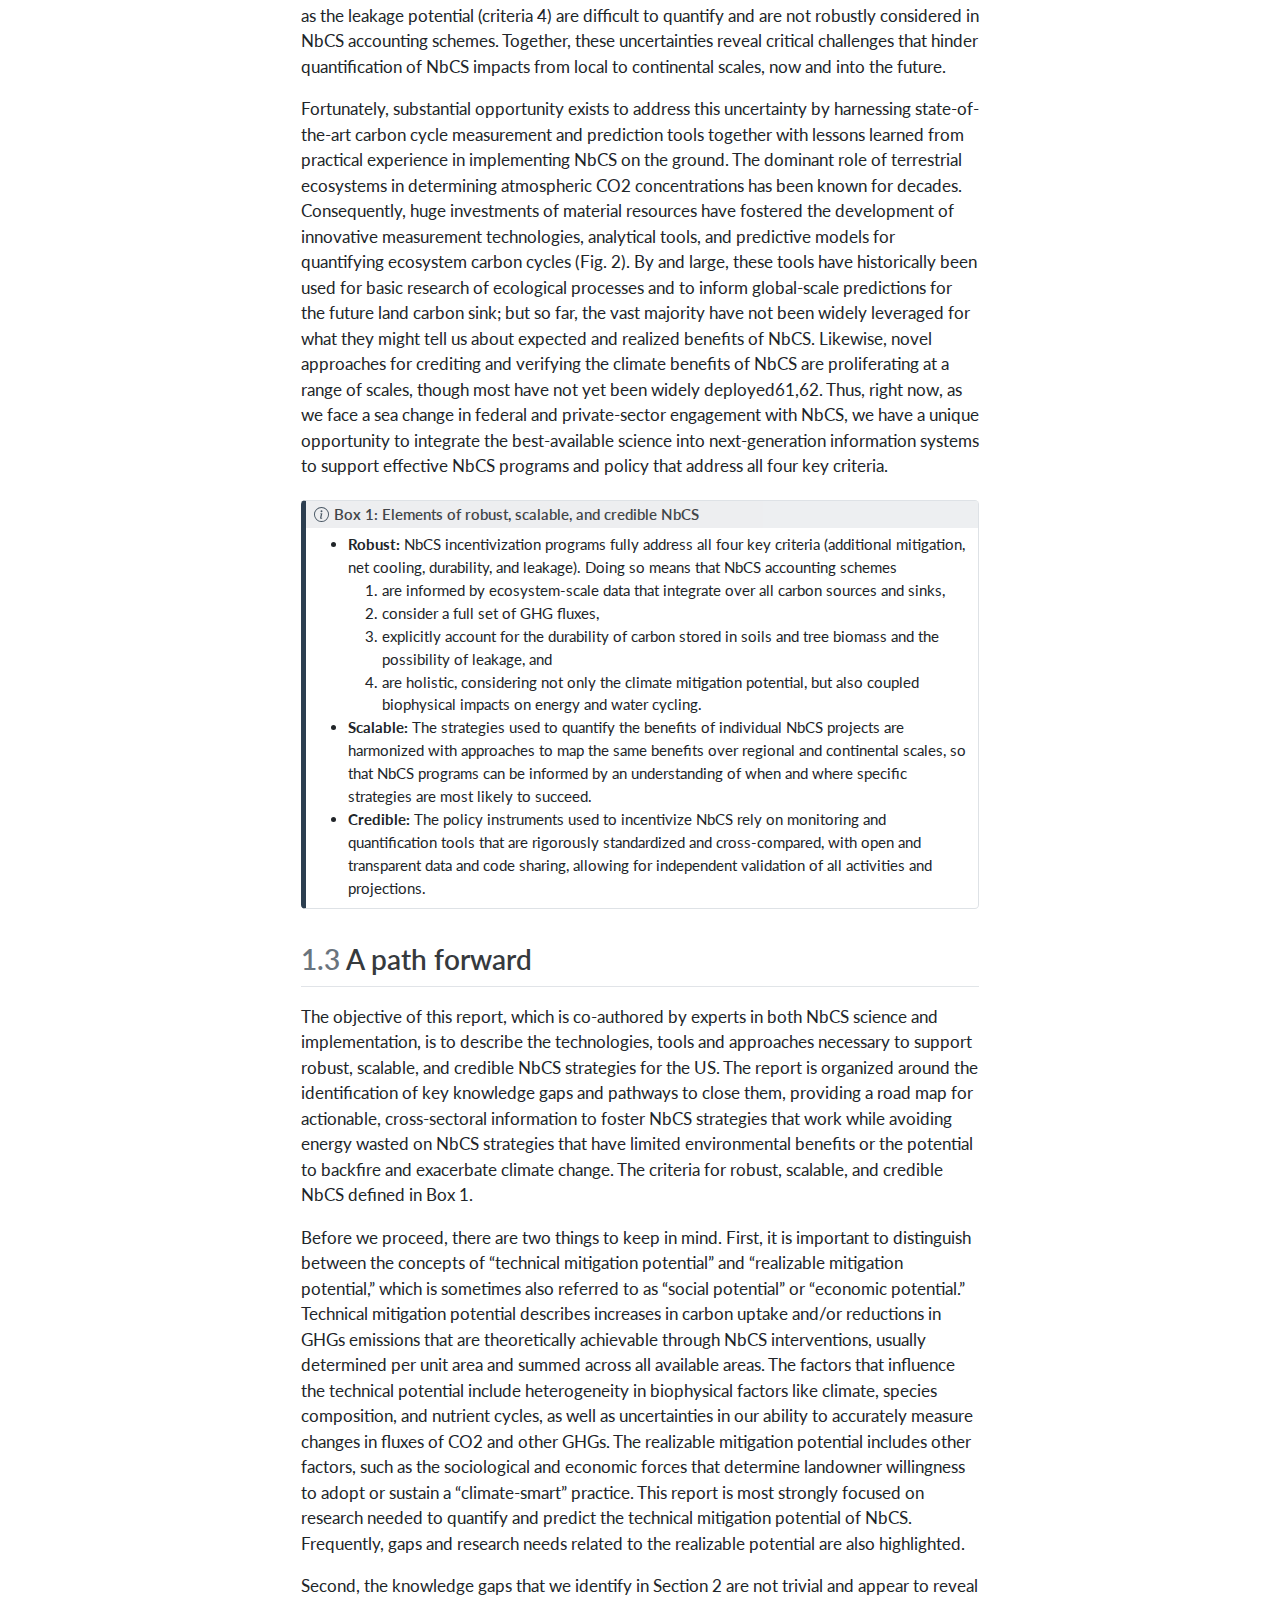
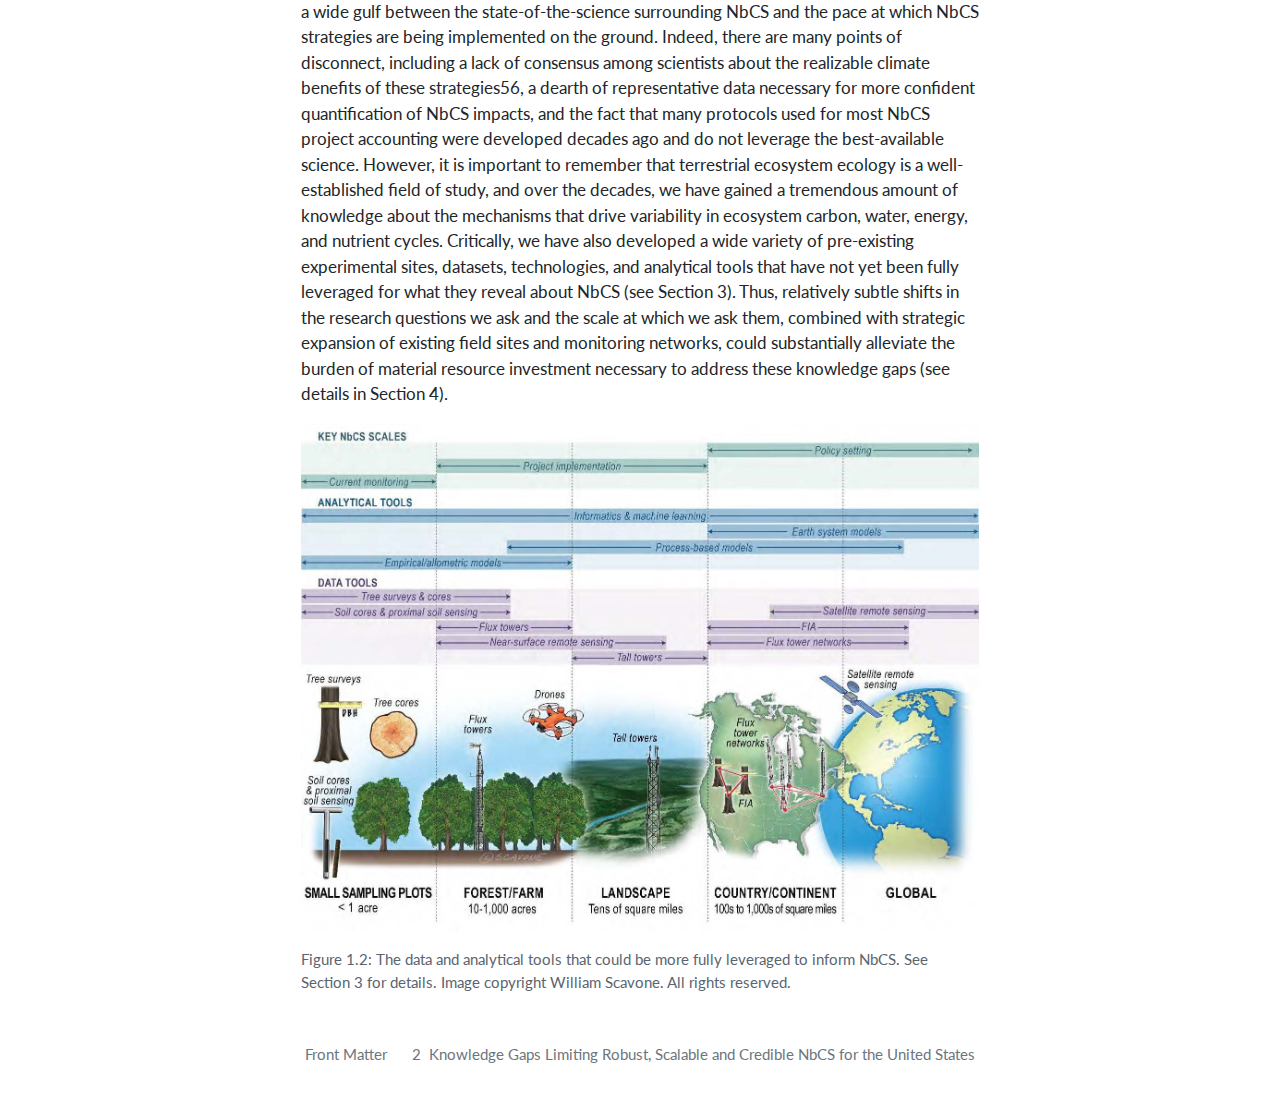
==== commit e9e168a7: "updated themes" ====
(no text change in the page or its own stylesheets)
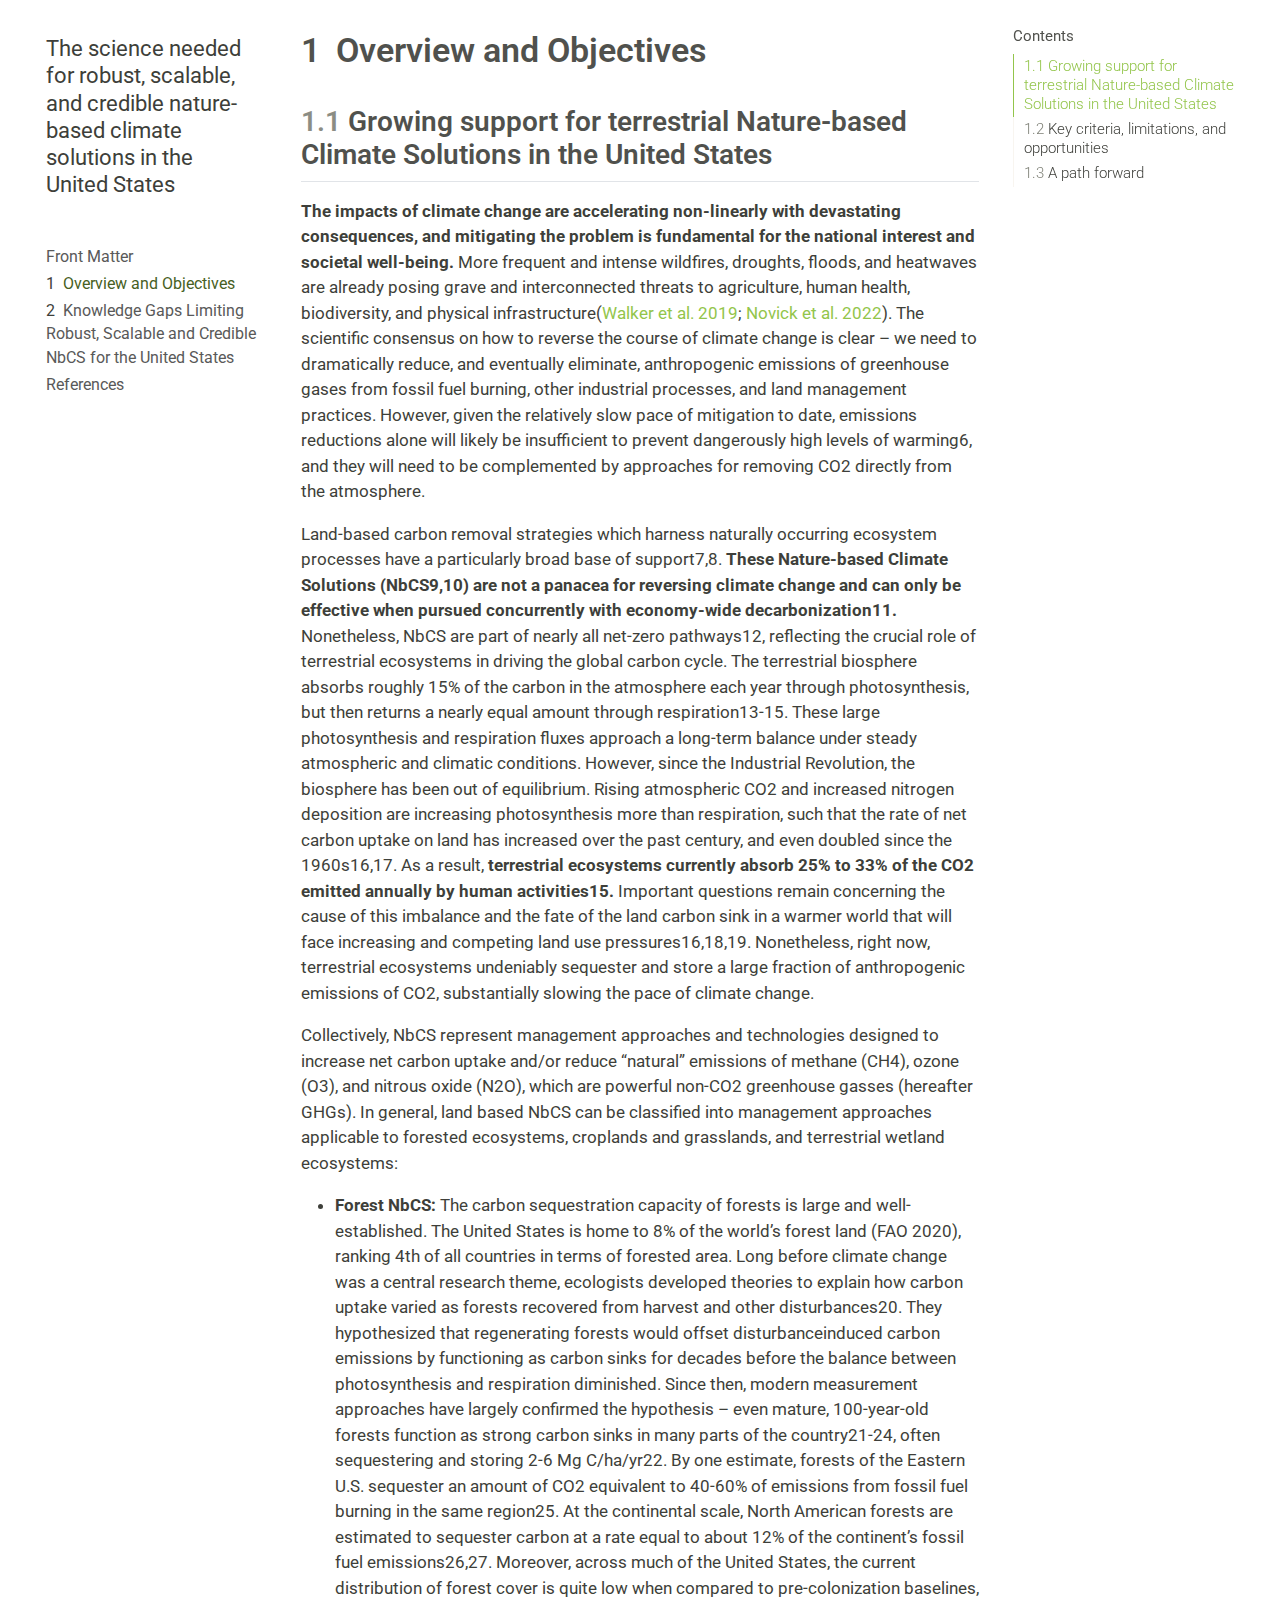
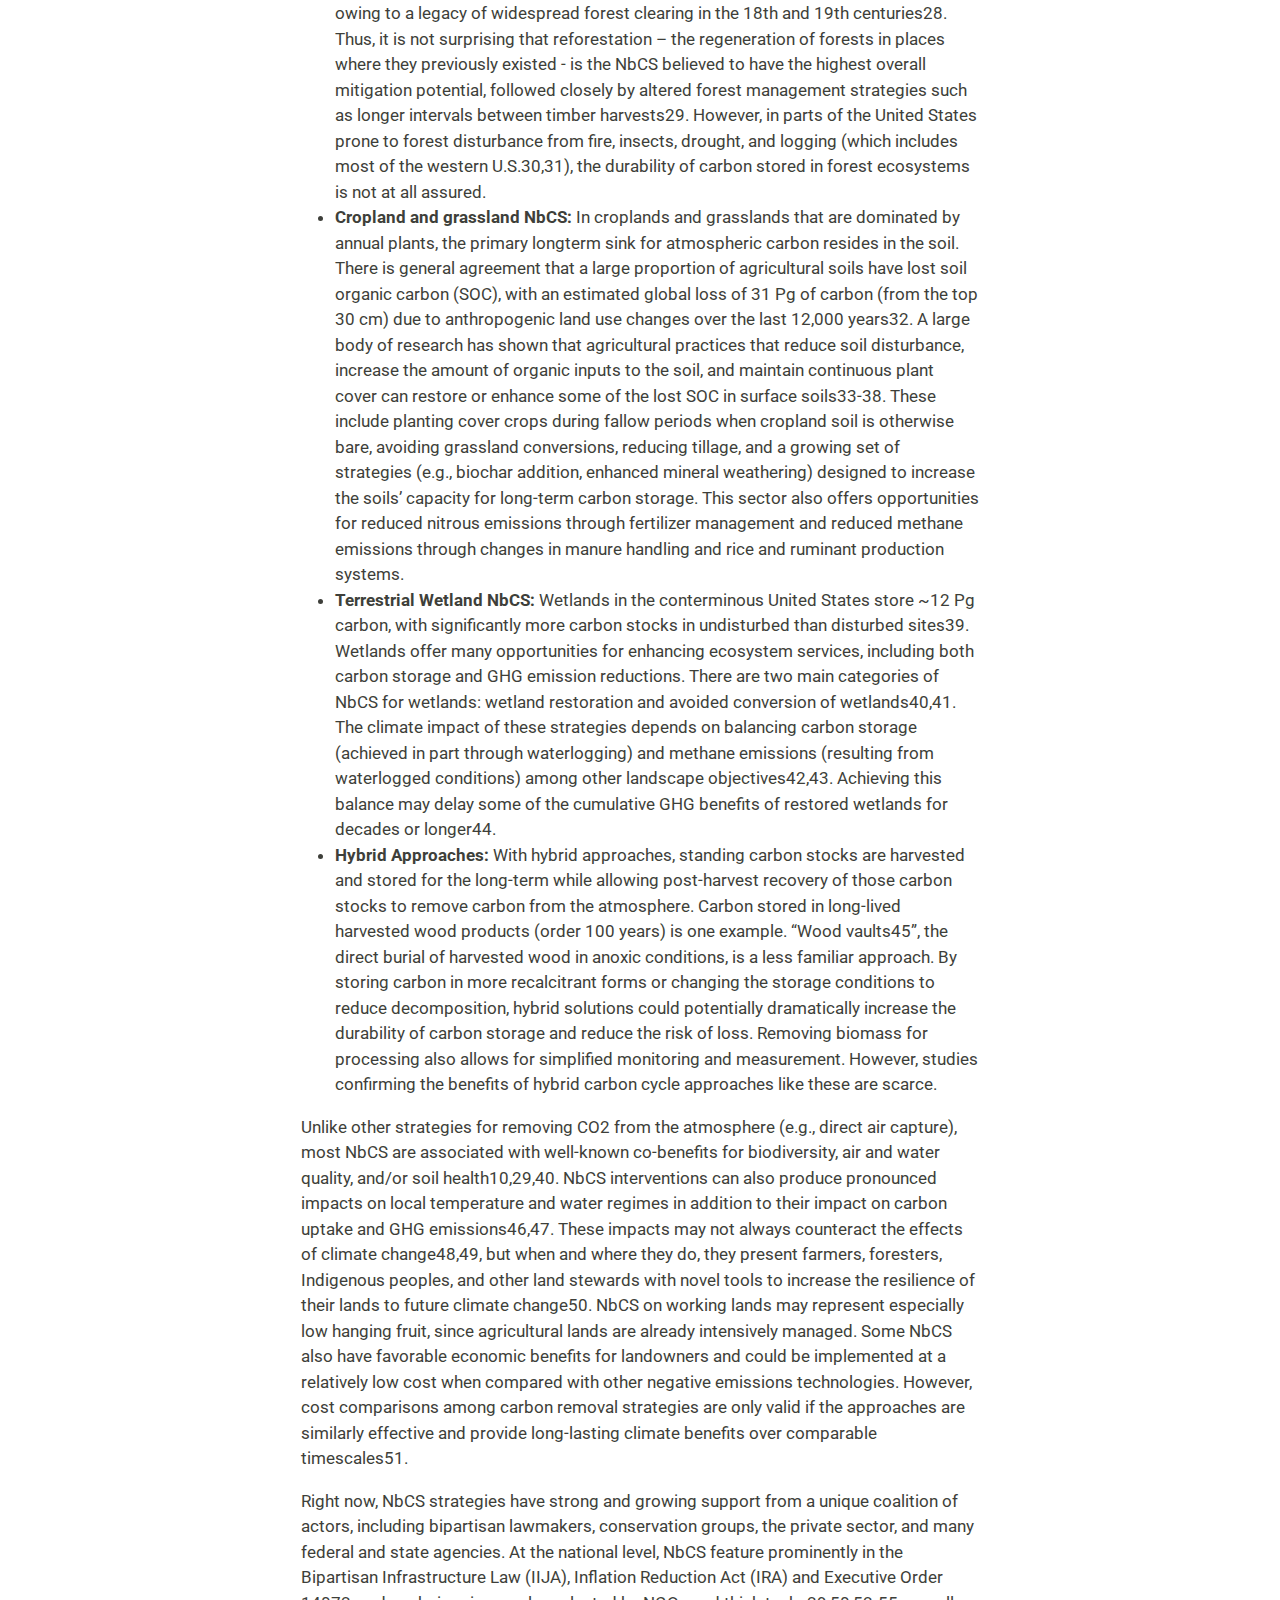
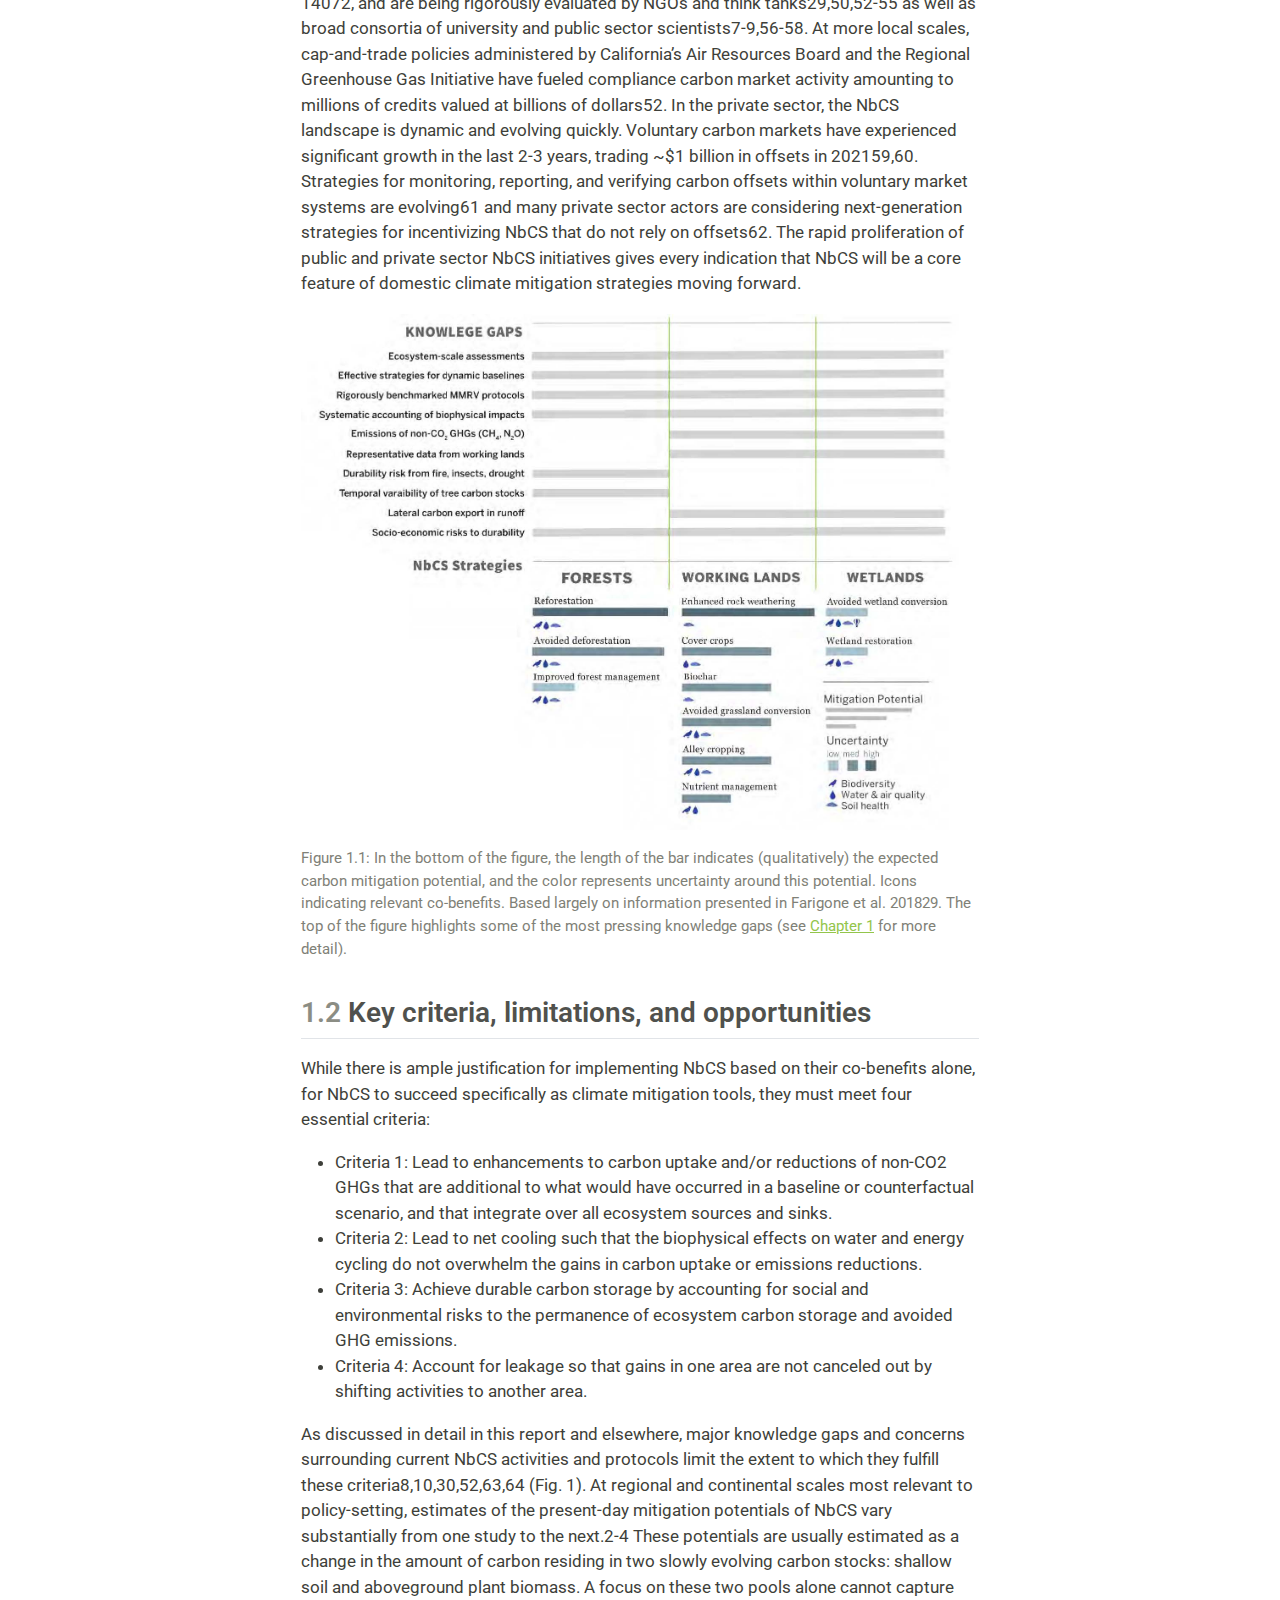
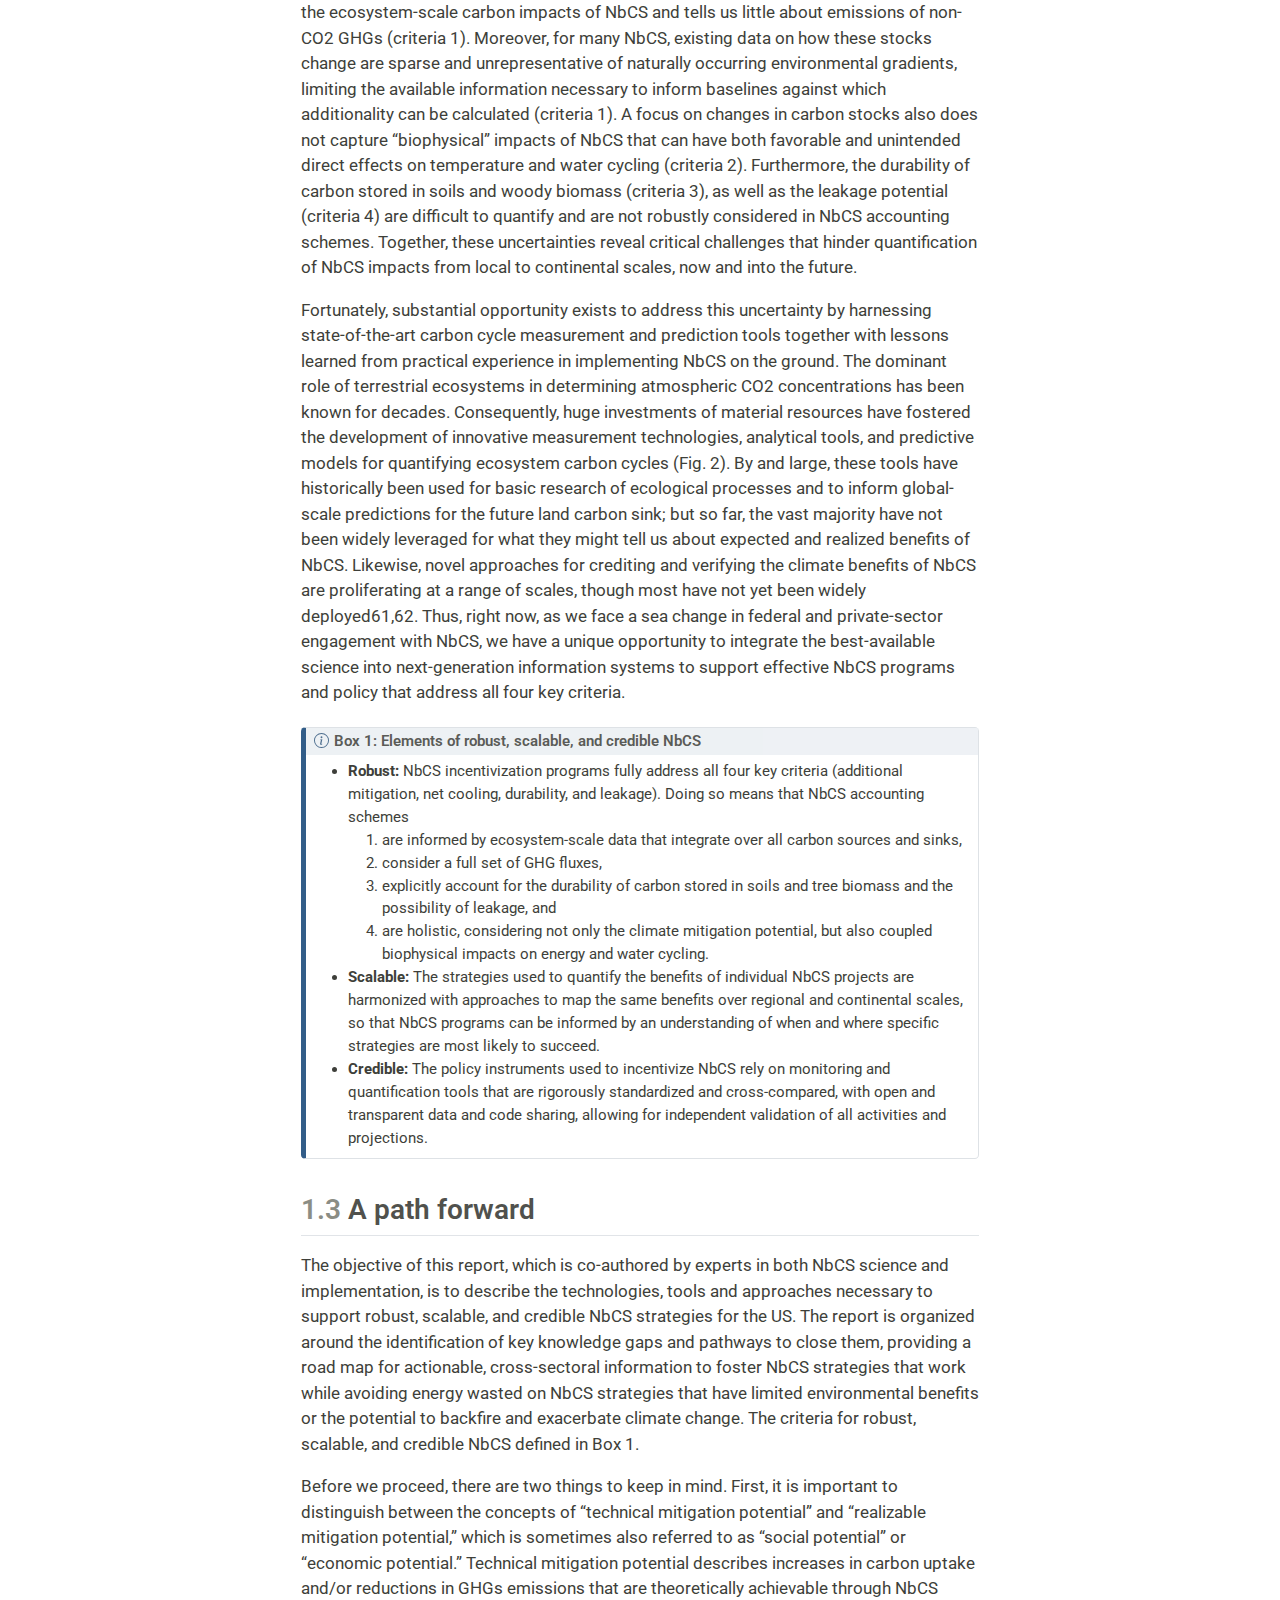
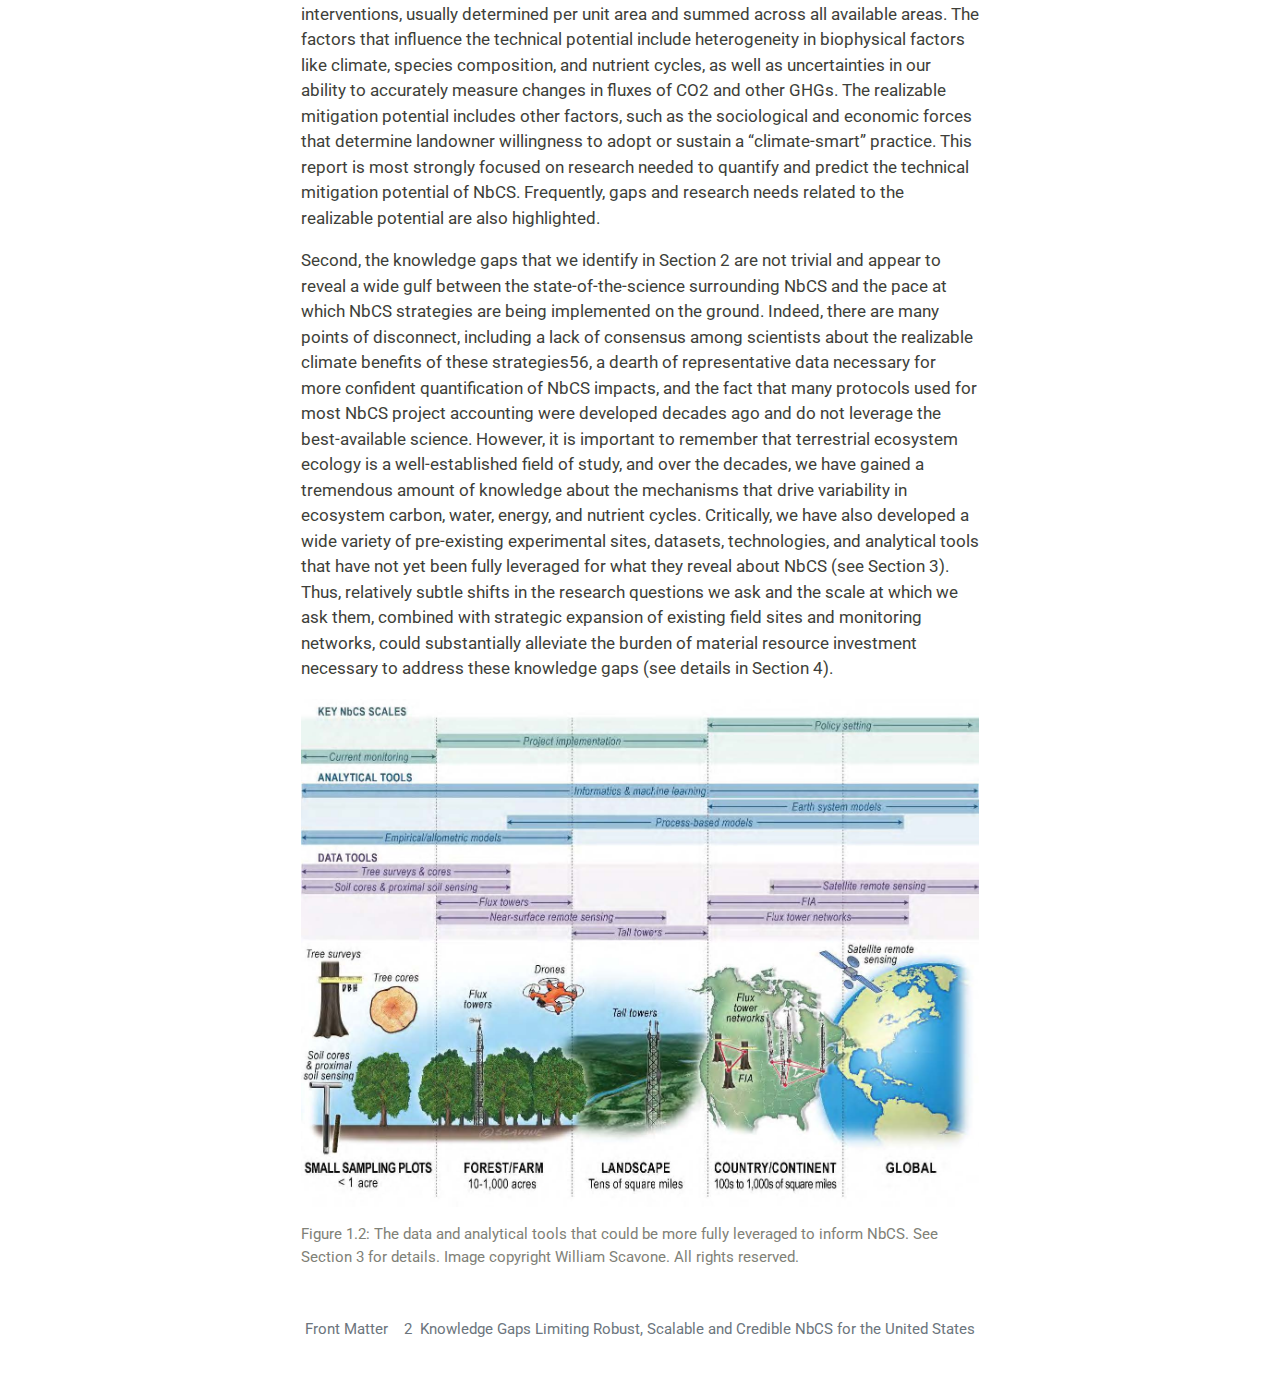
==== commit ba93e86b: "updated yaml" ====
--- a/docs/01-overview-and-objectives.html
+++ b/docs/01-overview-and-objectives.html
@@ -58,12 +58,10 @@
 <script src="site_libs/quarto-html/tippy.umd.min.js"></script>
 <script src="site_libs/quarto-html/anchor.min.js"></script>
 <link href="site_libs/quarto-html/tippy.css" rel="stylesheet">
-<link href="site_libs/quarto-html/quarto-syntax-highlighting.css" rel="stylesheet" class="quarto-color-scheme" id="quarto-text-highlighting-styles">
-<link href="site_libs/quarto-html/quarto-syntax-highlighting-dark.css" rel="prefetch" class="quarto-color-scheme quarto-color-alternate" id="quarto-text-highlighting-styles">
+<link href="site_libs/quarto-html/quarto-syntax-highlighting.css" rel="stylesheet" id="quarto-text-highlighting-styles">
 <script src="site_libs/bootstrap/bootstrap.min.js"></script>
 <link href="site_libs/bootstrap/bootstrap-icons.css" rel="stylesheet">
-<link href="site_libs/bootstrap/bootstrap.min.css" rel="stylesheet" class="quarto-color-scheme" id="quarto-bootstrap" data-mode="light">
-<link href="site_libs/bootstrap/bootstrap-dark.min.css" rel="prefetch" class="quarto-color-scheme quarto-color-alternate" id="quarto-bootstrap" data-mode="dark">
+<link href="site_libs/bootstrap/bootstrap.min.css" rel="stylesheet" id="quarto-bootstrap" data-mode="light">
 <script id="quarto-search-options" type="application/json">{
   "location": "sidebar",
   "copy-button": false,
@@ -147,7 +145,6 @@
           </li>
       </ul>
     </div>
-  <a href="" class="quarto-color-scheme-toggle quarto-navigation-tool  px-1" onclick="window.quartoToggleColorScheme(); return false;" title="Toggle dark mode"><i class="bi"></i></a>
 </div>
     </div>
       </div>
@@ -317,121 +314,6 @@
     }
   }
   toggleBodyColorPrimary();  
-  const disableStylesheet = (stylesheets) => {
-    for (let i=0; i < stylesheets.length; i++) {
-      const stylesheet = stylesheets[i];
-      stylesheet.rel = 'prefetch';
-    }
-  }
-  const enableStylesheet = (stylesheets) => {
-    for (let i=0; i < stylesheets.length; i++) {
-      const stylesheet = stylesheets[i];
-      stylesheet.rel = 'stylesheet';
-    }
-  }
-  const manageTransitions = (selector, allowTransitions) => {
-    const els = window.document.querySelectorAll(selector);
-    for (let i=0; i < els.length; i++) {
-      const el = els[i];
-      if (allowTransitions) {
-        el.classList.remove('notransition');
-      } else {
-        el.classList.add('notransition');
-      }
-    }
-  }
-  const toggleColorMode = (alternate) => {
-    // Switch the stylesheets
-    const alternateStylesheets = window.document.querySelectorAll('link.quarto-color-scheme.quarto-color-alternate');
-    manageTransitions('#quarto-margin-sidebar .nav-link', false);
-    if (alternate) {
-      enableStylesheet(alternateStylesheets);
-      for (const sheetNode of alternateStylesheets) {
-        if (sheetNode.id === "quarto-bootstrap") {
-          toggleBodyColorMode(sheetNode);
-        }
-      }
-    } else {
-      disableStylesheet(alternateStylesheets);
-      toggleBodyColorPrimary();
-    }
-    manageTransitions('#quarto-margin-sidebar .nav-link', true);
-    // Switch the toggles
-    const toggles = window.document.querySelectorAll('.quarto-color-scheme-toggle');
-    for (let i=0; i < toggles.length; i++) {
-      const toggle = toggles[i];
-      if (toggle) {
-        if (alternate) {
-          toggle.classList.add("alternate");     
-        } else {
-          toggle.classList.remove("alternate");
-        }
-      }
-    }
-    // Hack to workaround the fact that safari doesn't
-    // properly recolor the scrollbar when toggling (#1455)
-    if (navigator.userAgent.indexOf('Safari') > 0 && navigator.userAgent.indexOf('Chrome') == -1) {
-      manageTransitions("body", false);
-      window.scrollTo(0, 1);
-      setTimeout(() => {
-        window.scrollTo(0, 0);
-        manageTransitions("body", true);
-      }, 40);  
-    }
-  }
-  const isFileUrl = () => { 
-    return window.location.protocol === 'file:';
-  }
-  const hasAlternateSentinel = () => {  
-    let styleSentinel = getColorSchemeSentinel();
-    if (styleSentinel !== null) {
-      return styleSentinel === "alternate";
-    } else {
-      return false;
-    }
-  }
-  const setStyleSentinel = (alternate) => {
-    const value = alternate ? "alternate" : "default";
-    if (!isFileUrl()) {
-      window.localStorage.setItem("quarto-color-scheme", value);
-    } else {
-      localAlternateSentinel = value;
-    }
-  }
-  const getColorSchemeSentinel = () => {
-    if (!isFileUrl()) {
-      const storageValue = window.localStorage.getItem("quarto-color-scheme");
-      return storageValue != null ? storageValue : localAlternateSentinel;
-    } else {
-      return localAlternateSentinel;
-    }
-  }
-  let localAlternateSentinel = 'default';
-  // Dark / light mode switch
-  window.quartoToggleColorScheme = () => {
-    // Read the current dark / light value 
-    let toAlternate = !hasAlternateSentinel();
-    toggleColorMode(toAlternate);
-    setStyleSentinel(toAlternate);
-  };
-  // Ensure there is a toggle, if there isn't float one in the top right
-  if (window.document.querySelector('.quarto-color-scheme-toggle') === null) {
-    const a = window.document.createElement('a');
-    a.classList.add('top-right');
-    a.classList.add('quarto-color-scheme-toggle');
-    a.href = "";
-    a.onclick = function() { try { window.quartoToggleColorScheme(); } catch {} return false; };
-    const i = window.document.createElement("i");
-    i.classList.add('bi');
-    a.appendChild(i);
-    window.document.body.appendChild(a);
-  }
-  // Switch to dark mode if need be
-  if (hasAlternateSentinel()) {
-    toggleColorMode(true);
-  } else {
-    toggleColorMode(false);
-  }
   const icon = "";
   const anchorJS = new window.AnchorJS();
   anchorJS.options = {
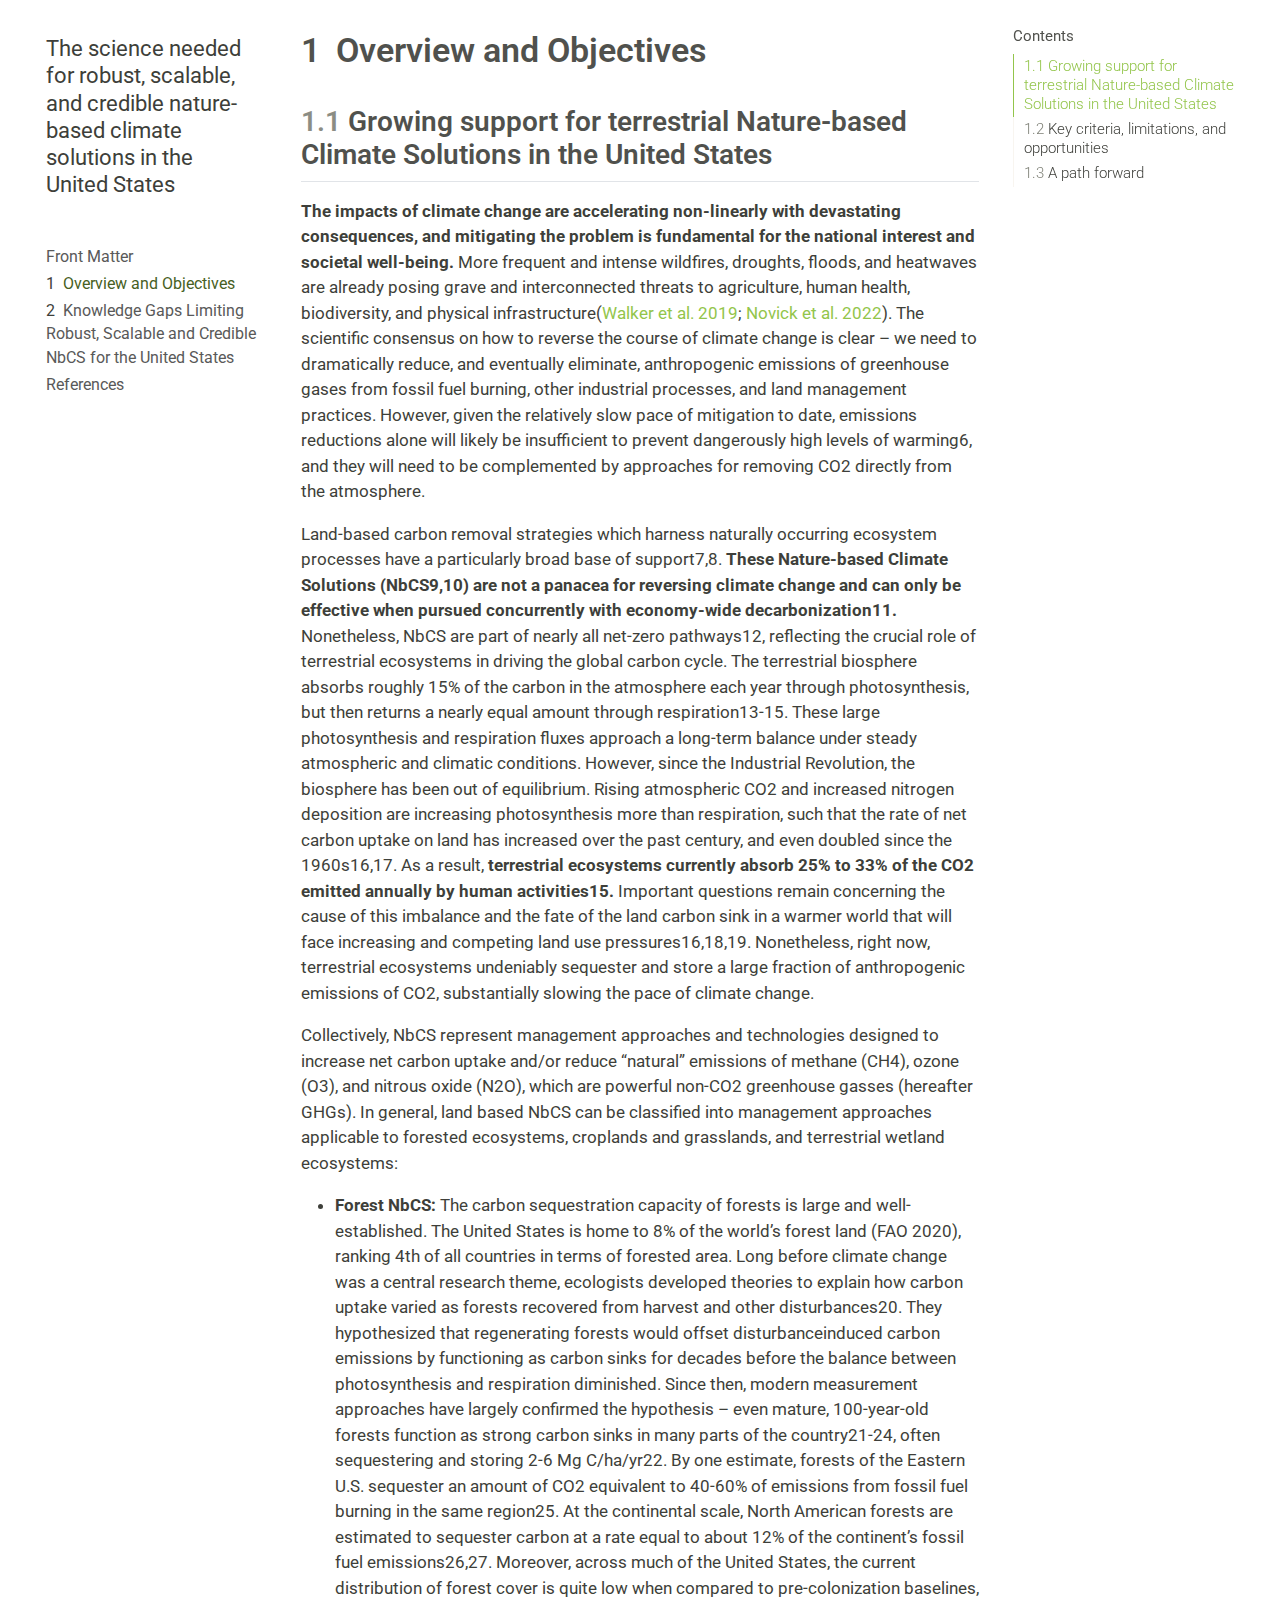
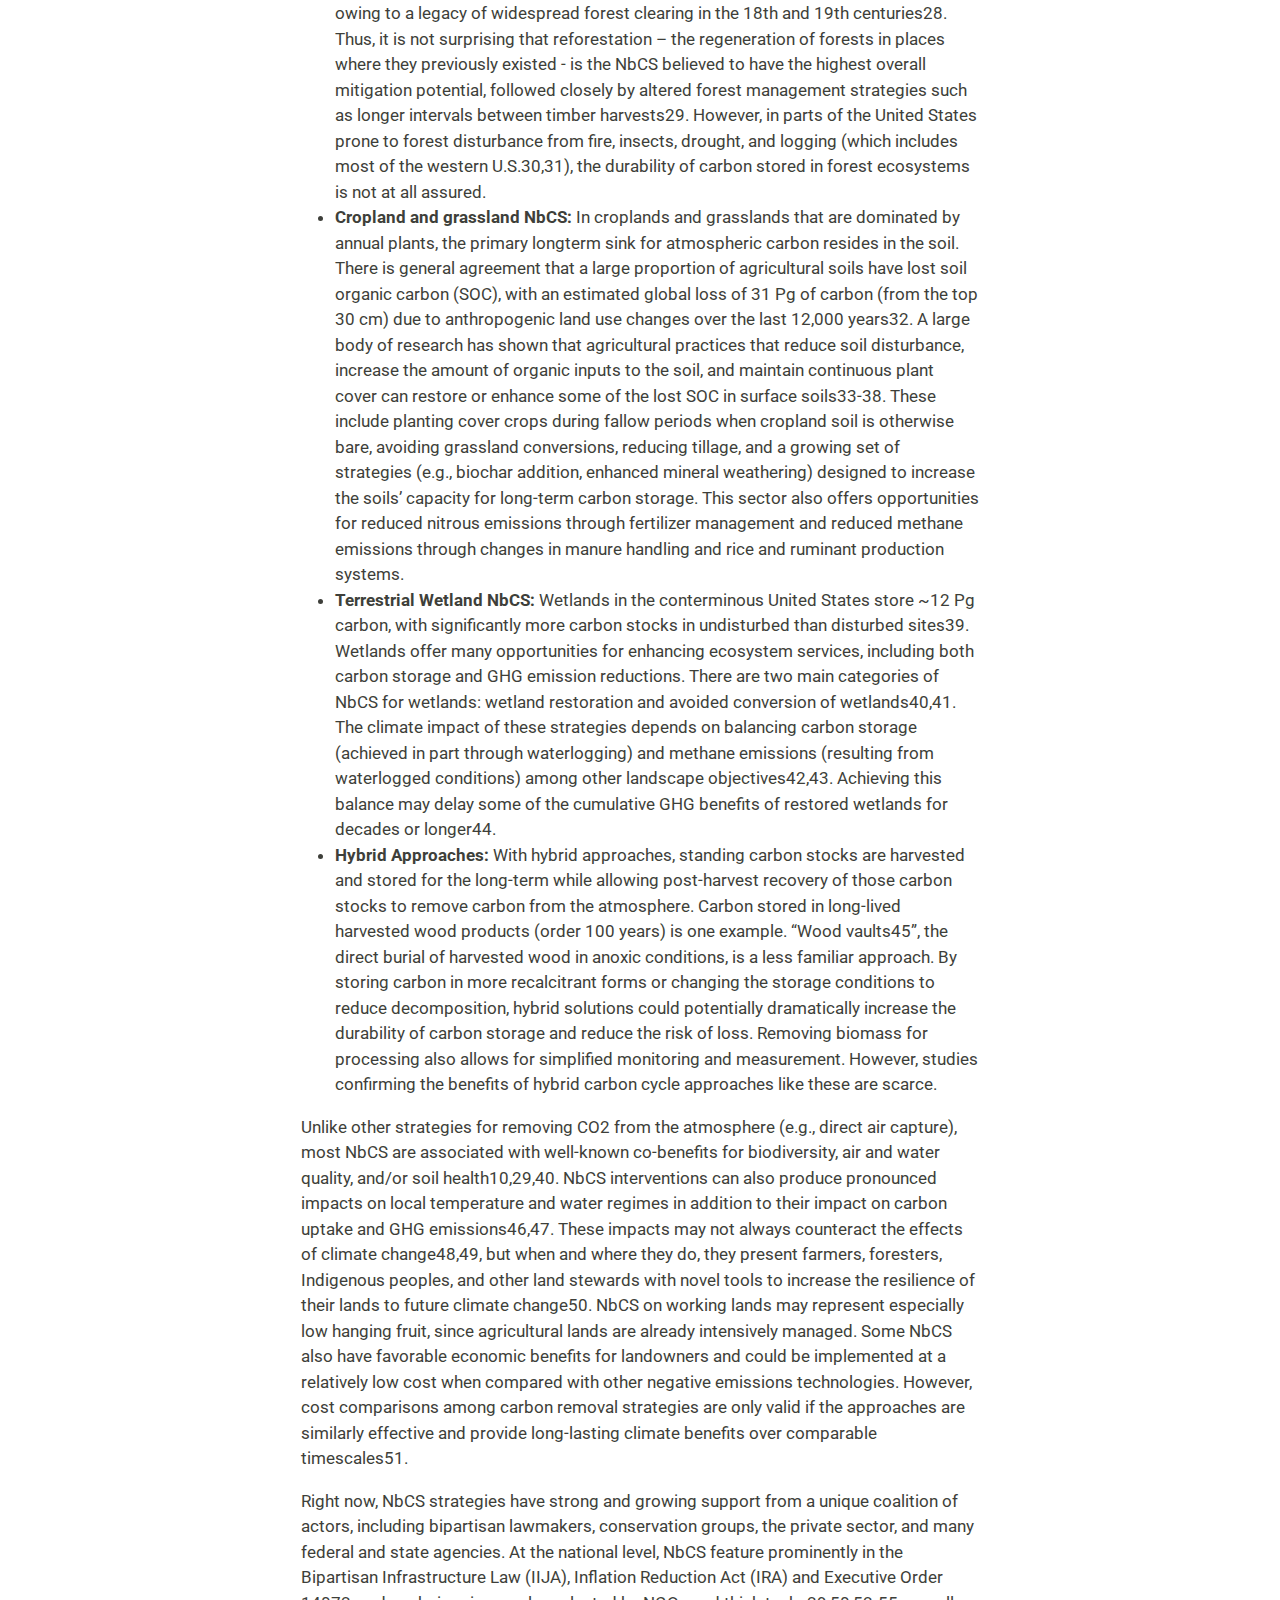
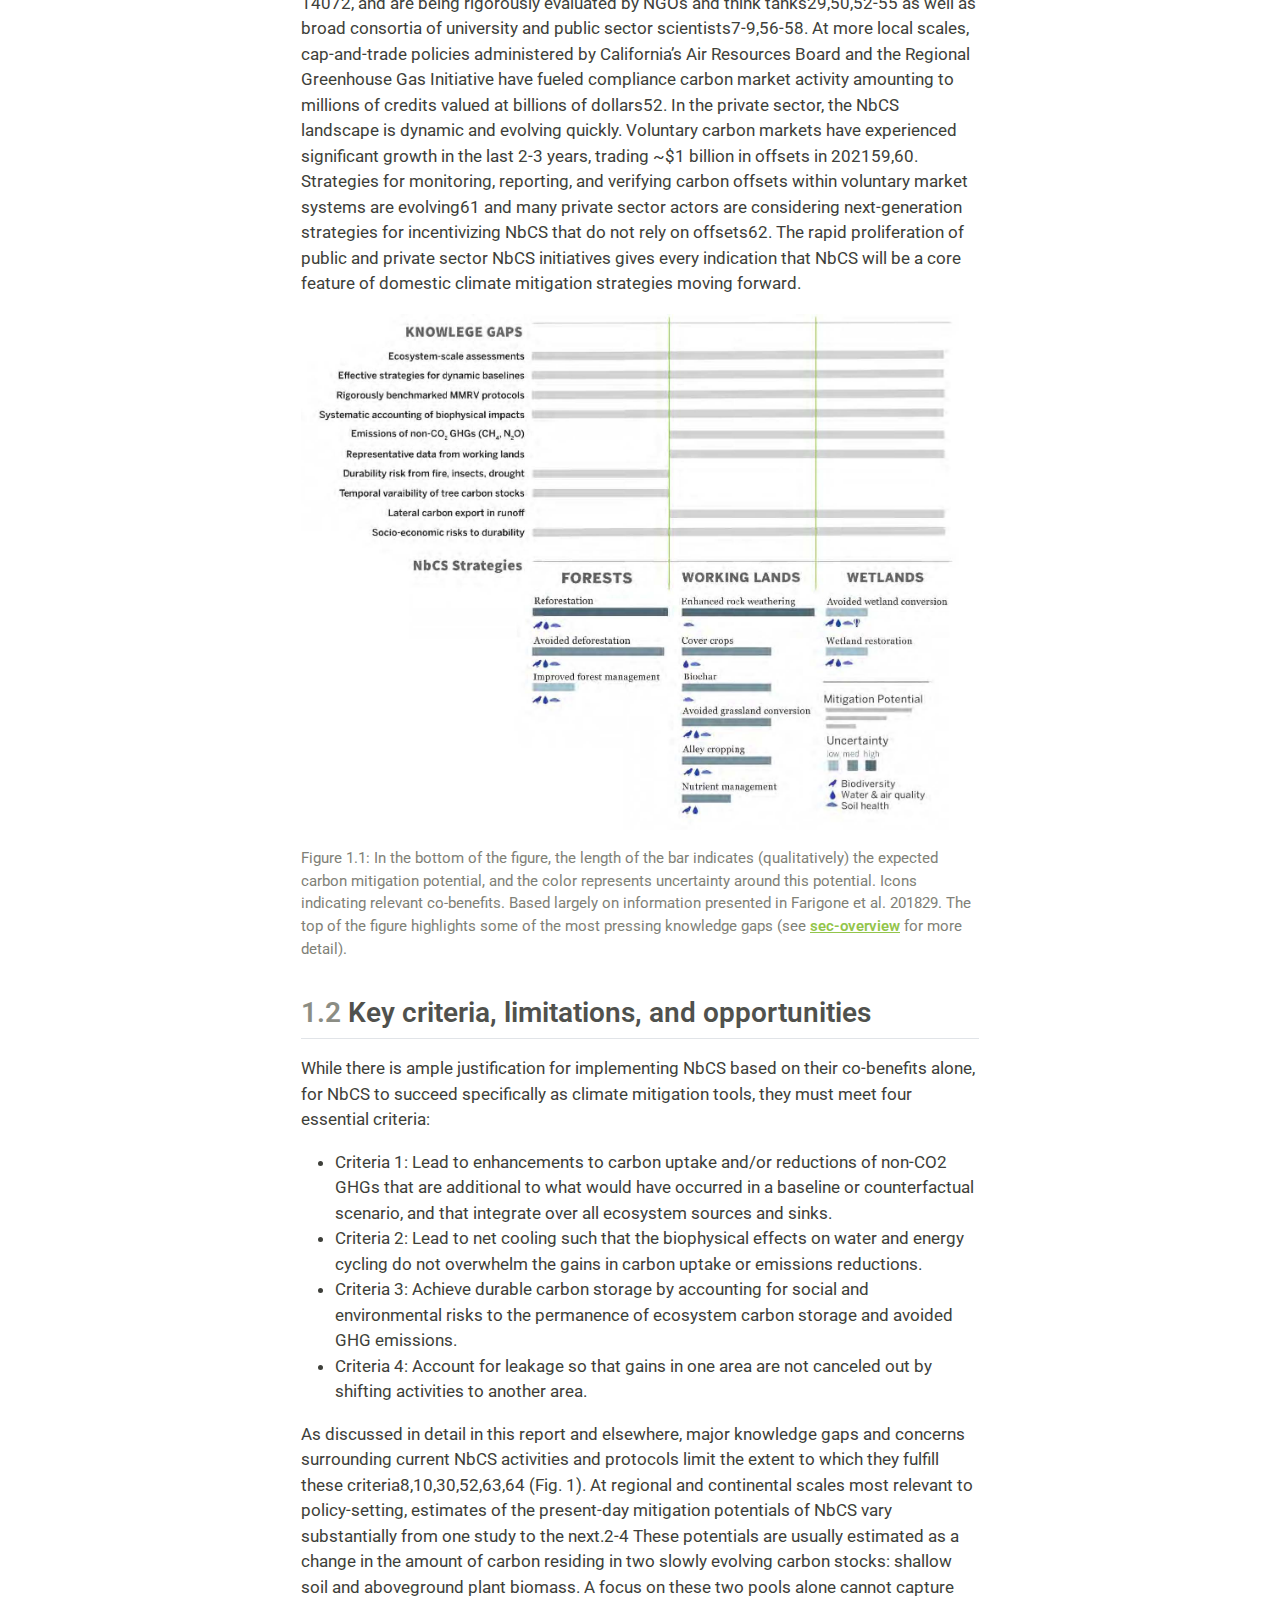
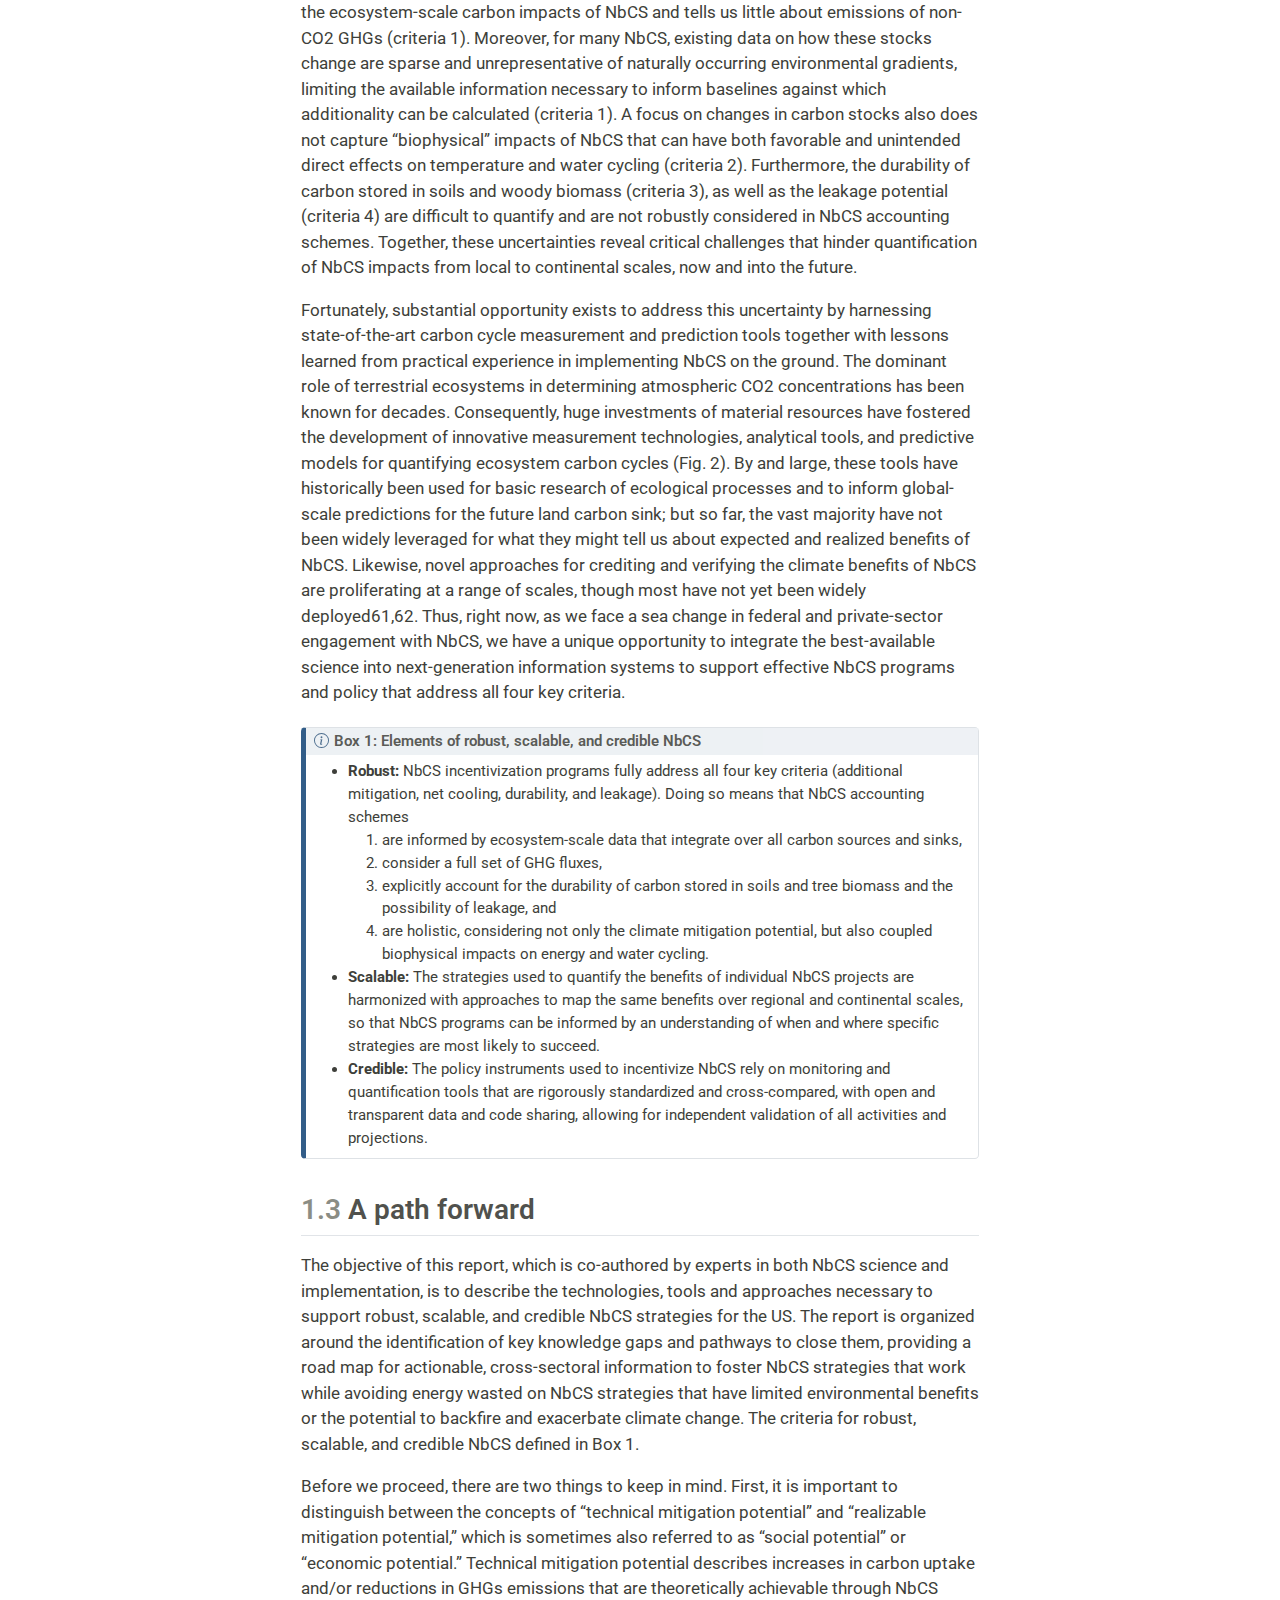
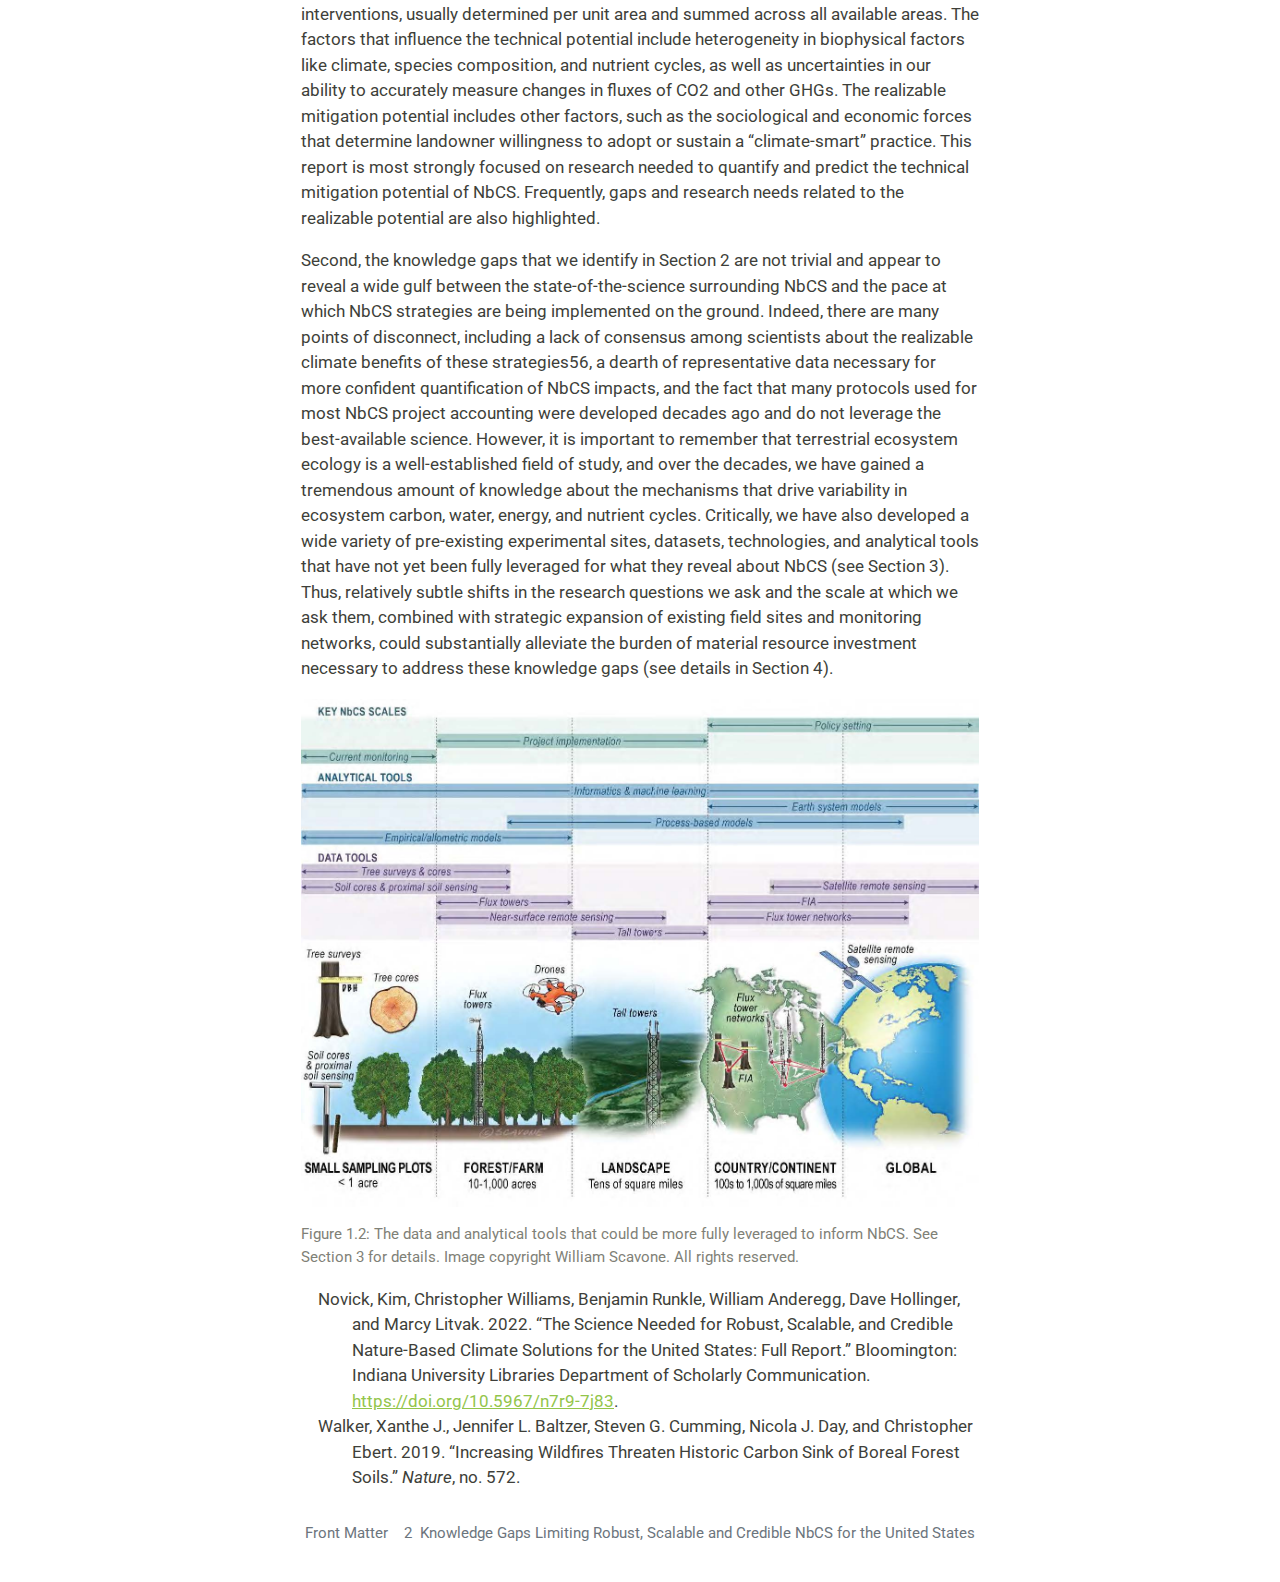
==== commit 498986a8: "updated yaml" ====
--- a/docs/01-overview-and-objectives.html
+++ b/docs/01-overview-and-objectives.html
@@ -217,7 +217,7 @@
 
 <section id="sec-support" class="level2" data-number="1.1">
 <h2 data-number="1.1" class="anchored" data-anchor-id="sec-support"><span class="header-section-number">1.1</span> Growing support for terrestrial Nature-based Climate Solutions in the United States</h2>
-<p><strong>The impacts of climate change are accelerating non-linearly with devastating consequences, and mitigating the problem is fundamental for the national interest and societal well-being.</strong> More frequent and intense wildfires, droughts, floods, and heatwaves are already posing grave and interconnected threats to agriculture, human health, biodiversity, and physical infrastructure<span class="citation" data-cites="walker-et-al19 novick-et-al22">(<a href="bibliography.html#ref-walker-et-al19" role="doc-biblioref">Walker et al. 2019</a>; <a href="bibliography.html#ref-novick-et-al22" role="doc-biblioref">Novick et al. 2022</a>)</span>. The scientific consensus on how to reverse the course of climate change is clear – we need to dramatically reduce, and eventually eliminate, anthropogenic emissions of greenhouse gases from fossil fuel burning, other industrial processes, and land management practices. However, given the relatively slow pace of mitigation to date, emissions reductions alone will likely be insufficient to prevent dangerously high levels of warming6, and they will need to be complemented by approaches for removing CO2 directly from the atmosphere.</p>
+<p><strong>The impacts of climate change are accelerating non-linearly with devastating consequences, and mitigating the problem is fundamental for the national interest and societal well-being.</strong> More frequent and intense wildfires, droughts, floods, and heatwaves are already posing grave and interconnected threats to agriculture, human health, biodiversity, and physical infrastructure<span class="citation" data-cites="walker-et-al19 novick-et-al22">(<a href="#ref-walker-et-al19" role="doc-biblioref">Walker et al. 2019</a>; <a href="#ref-novick-et-al22" role="doc-biblioref">Novick et al. 2022</a>)</span>. The scientific consensus on how to reverse the course of climate change is clear – we need to dramatically reduce, and eventually eliminate, anthropogenic emissions of greenhouse gases from fossil fuel burning, other industrial processes, and land management practices. However, given the relatively slow pace of mitigation to date, emissions reductions alone will likely be insufficient to prevent dangerously high levels of warming6, and they will need to be complemented by approaches for removing CO2 directly from the atmosphere.</p>
 <p>Land-based carbon removal strategies which harness naturally occurring ecosystem processes have a particularly broad base of support7,8. <strong>These Nature-based Climate Solutions (NbCS9,10) are not a panacea for reversing climate change and can only be effective when pursued concurrently with economy-wide decarbonization11.</strong> Nonetheless, NbCS are part of nearly all net-zero pathways12, reflecting the crucial role of terrestrial ecosystems in driving the global carbon cycle. The terrestrial biosphere absorbs roughly 15% of the carbon in the atmosphere each year through photosynthesis, but then returns a nearly equal amount through respiration13-15. These large photosynthesis and respiration fluxes approach a long-term balance under steady atmospheric and climatic conditions. However, since the Industrial Revolution, the biosphere has been out of equilibrium. Rising atmospheric CO2 and increased nitrogen deposition are increasing photosynthesis more than respiration, such that the rate of net carbon uptake on land has increased over the past century, and even doubled since the 1960s16,17. As a result, <strong>terrestrial ecosystems currently absorb 25% to 33% of the CO2 emitted annually by human activities15.</strong> Important questions remain concerning the cause of this imbalance and the fate of the land carbon sink in a warmer world that will face increasing and competing land use pressures16,18,19. Nonetheless, right now, terrestrial ecosystems undeniably sequester and store a large fraction of anthropogenic emissions of CO2, substantially slowing the pace of climate change.</p>
 <p>Collectively, NbCS represent management approaches and technologies designed to increase net carbon uptake and/or reduce “natural” emissions of methane (CH4), ozone (O3), and nitrous oxide (N2O), which are powerful non-CO2 greenhouse gasses (hereafter GHGs). In general, land based NbCS can be classified into management approaches applicable to forested ecosystems, croplands and grasslands, and terrestrial wetland ecosystems:</p>
 <ul>
@@ -231,7 +231,7 @@
 <div id="fig-terrestrial-nature-solutions" class="quarto-figure quarto-figure-center anchored">
 <figure class="figure">
 <p><img src=".\img/01-nature-climate-solutions.jpg" title="Title: Terrestrial Nature-based Climate Solutions in the United States." class="quarto-discovered-preview-image img-fluid figure-img" alt="A Chart of Terrestrial Nature-based Climate Solutions in the United States."></p>
-<p></p><figcaption class="figure-caption">Figure&nbsp;1.1: In the bottom of the figure, the length of the bar indicates (qualitatively) the expected carbon mitigation potential, and the color represents uncertainty around this potential. Icons indicating relevant co-benefits. Based largely on information presented in Farigone et al.&nbsp;201829. The top of the figure highlights some of the most pressing knowledge gaps (see <a href="#sec-overview"><span>Chapter&nbsp;1</span></a> for more detail).</figcaption><p></p>
+<p></p><figcaption class="figure-caption">Figure&nbsp;1.1: In the bottom of the figure, the length of the bar indicates (qualitatively) the expected carbon mitigation potential, and the color represents uncertainty around this potential. Icons indicating relevant co-benefits. Based largely on information presented in Farigone et al.&nbsp;201829. The top of the figure highlights some of the most pressing knowledge gaps (see <a href="#sec-overview"><span class="quarto-unresolved-ref">sec-overview</span></a> for more detail).</figcaption><p></p>
 </figure>
 </div>
 </section>
@@ -283,7 +283,7 @@
 </div>
 
 
-<div id="refs" class="references csl-bib-body hanging-indent" role="list" style="display: none">
+<div id="refs" class="references csl-bib-body hanging-indent" role="list">
 <div id="ref-novick-et-al22" class="csl-entry" role="listitem">
 Novick, Kim, Christopher Williams, Benjamin Runkle, William Anderegg, Dave Hollinger, and Marcy Litvak. 2022. <span>“The Science Needed for Robust, Scalable, and Credible Nature-Based Climate Solutions for the United States: Full Report.”</span> Bloomington: Indiana University Libraries Department of Scholarly Communication. <a href="https://doi.org/10.5967/n7r9-7j83">https://doi.org/10.5967/n7r9-7j83</a>.
 </div>
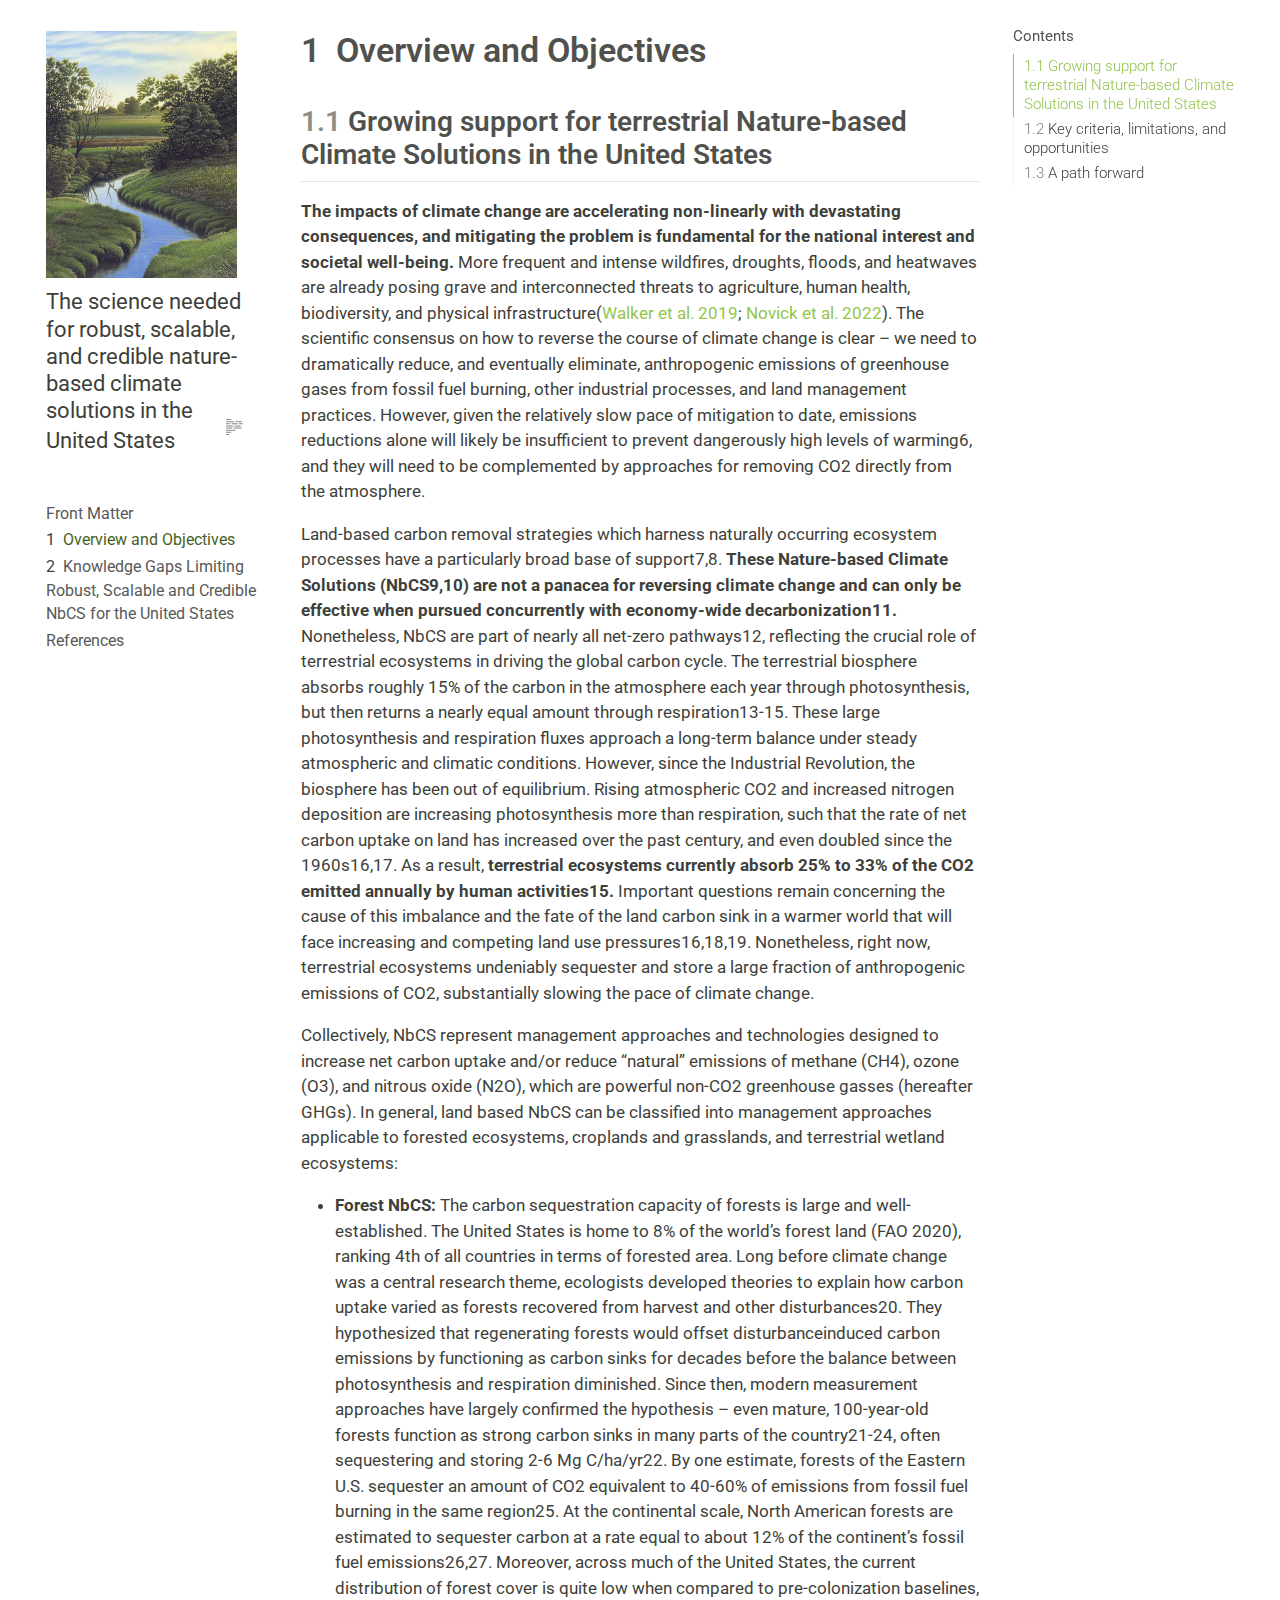
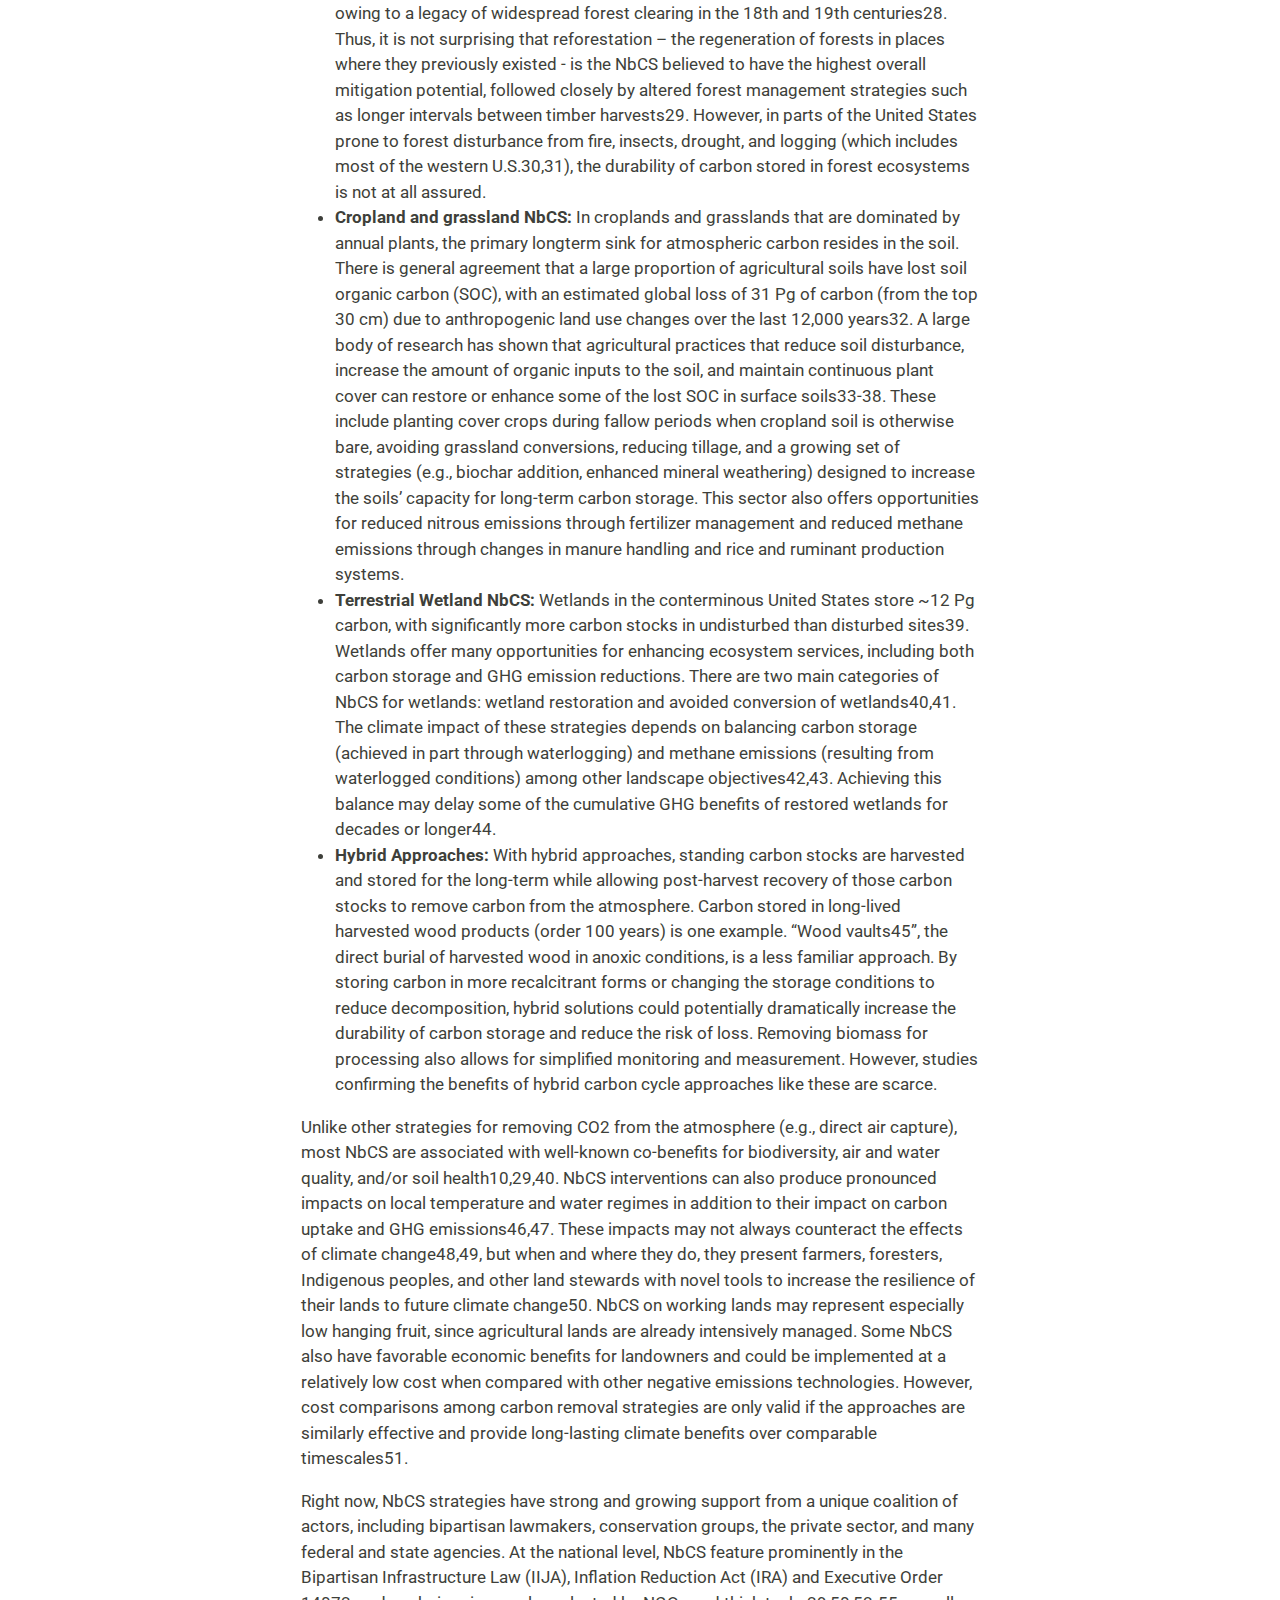
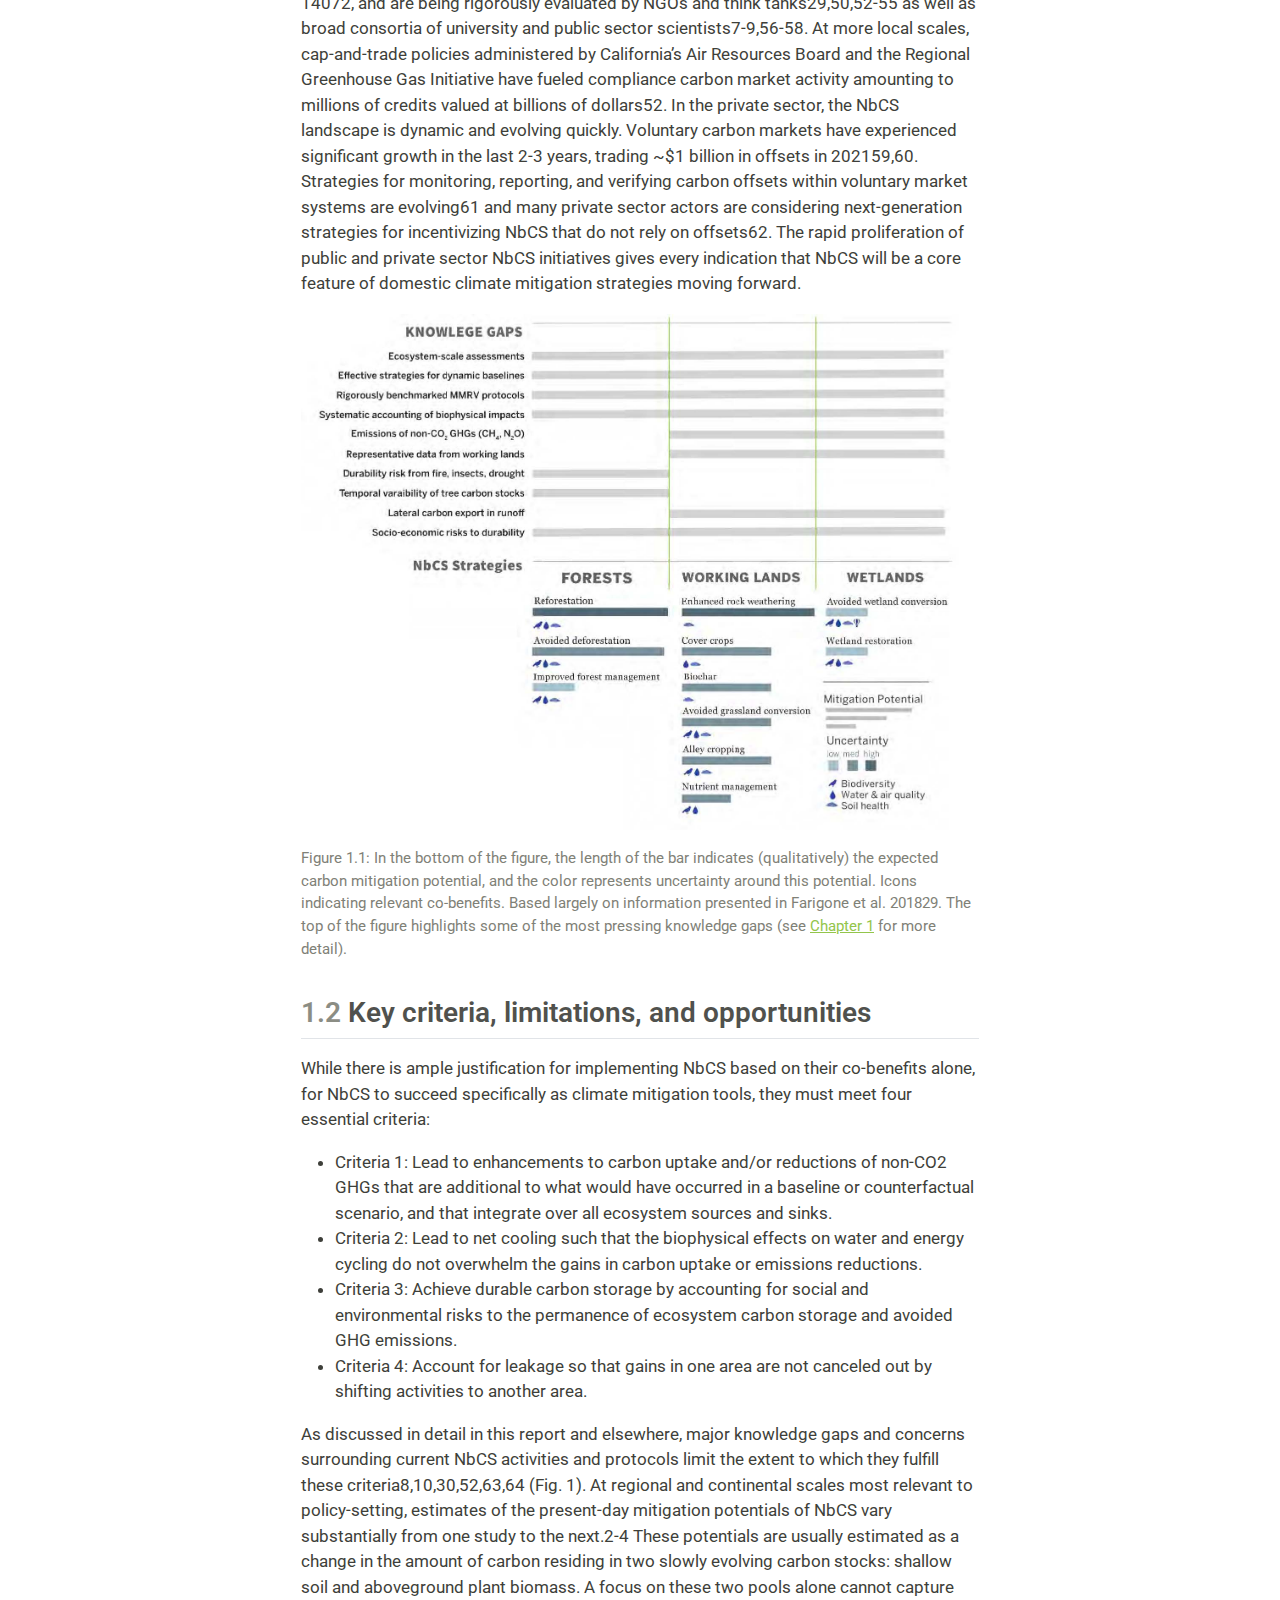
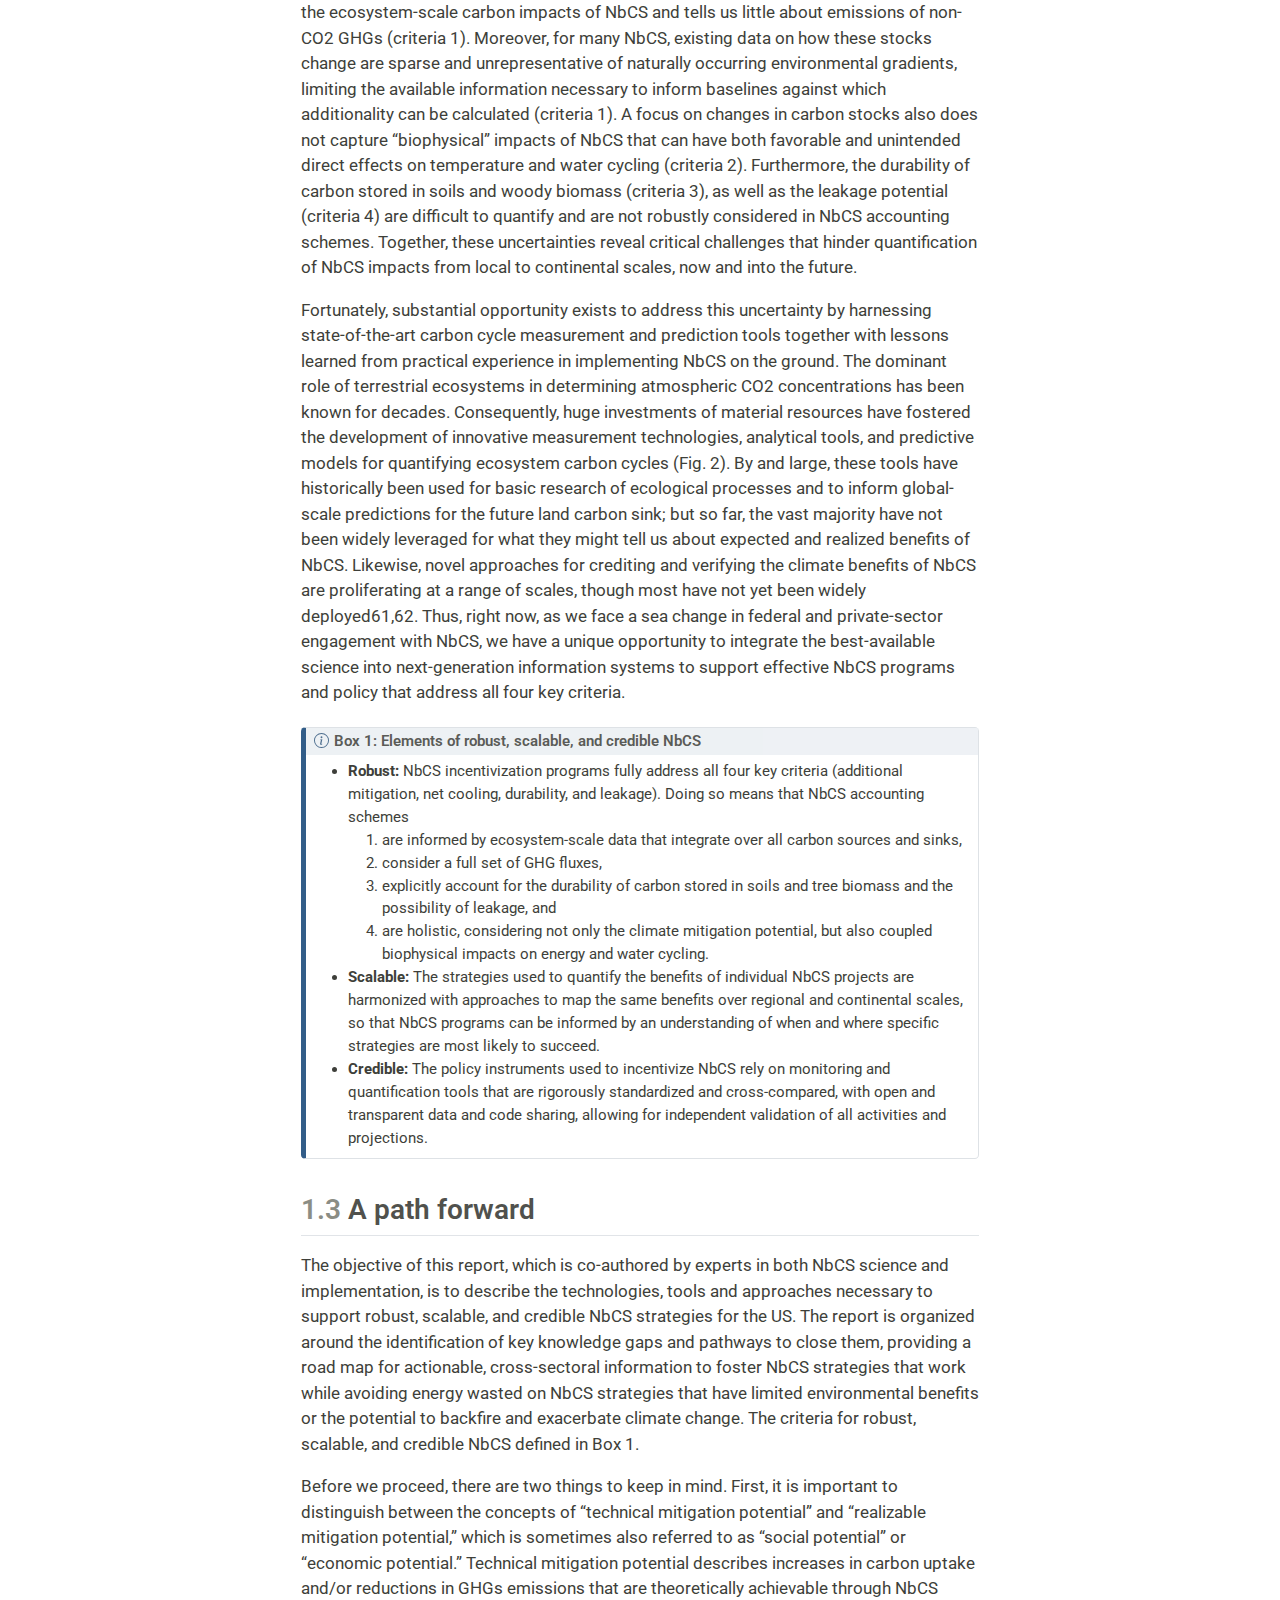
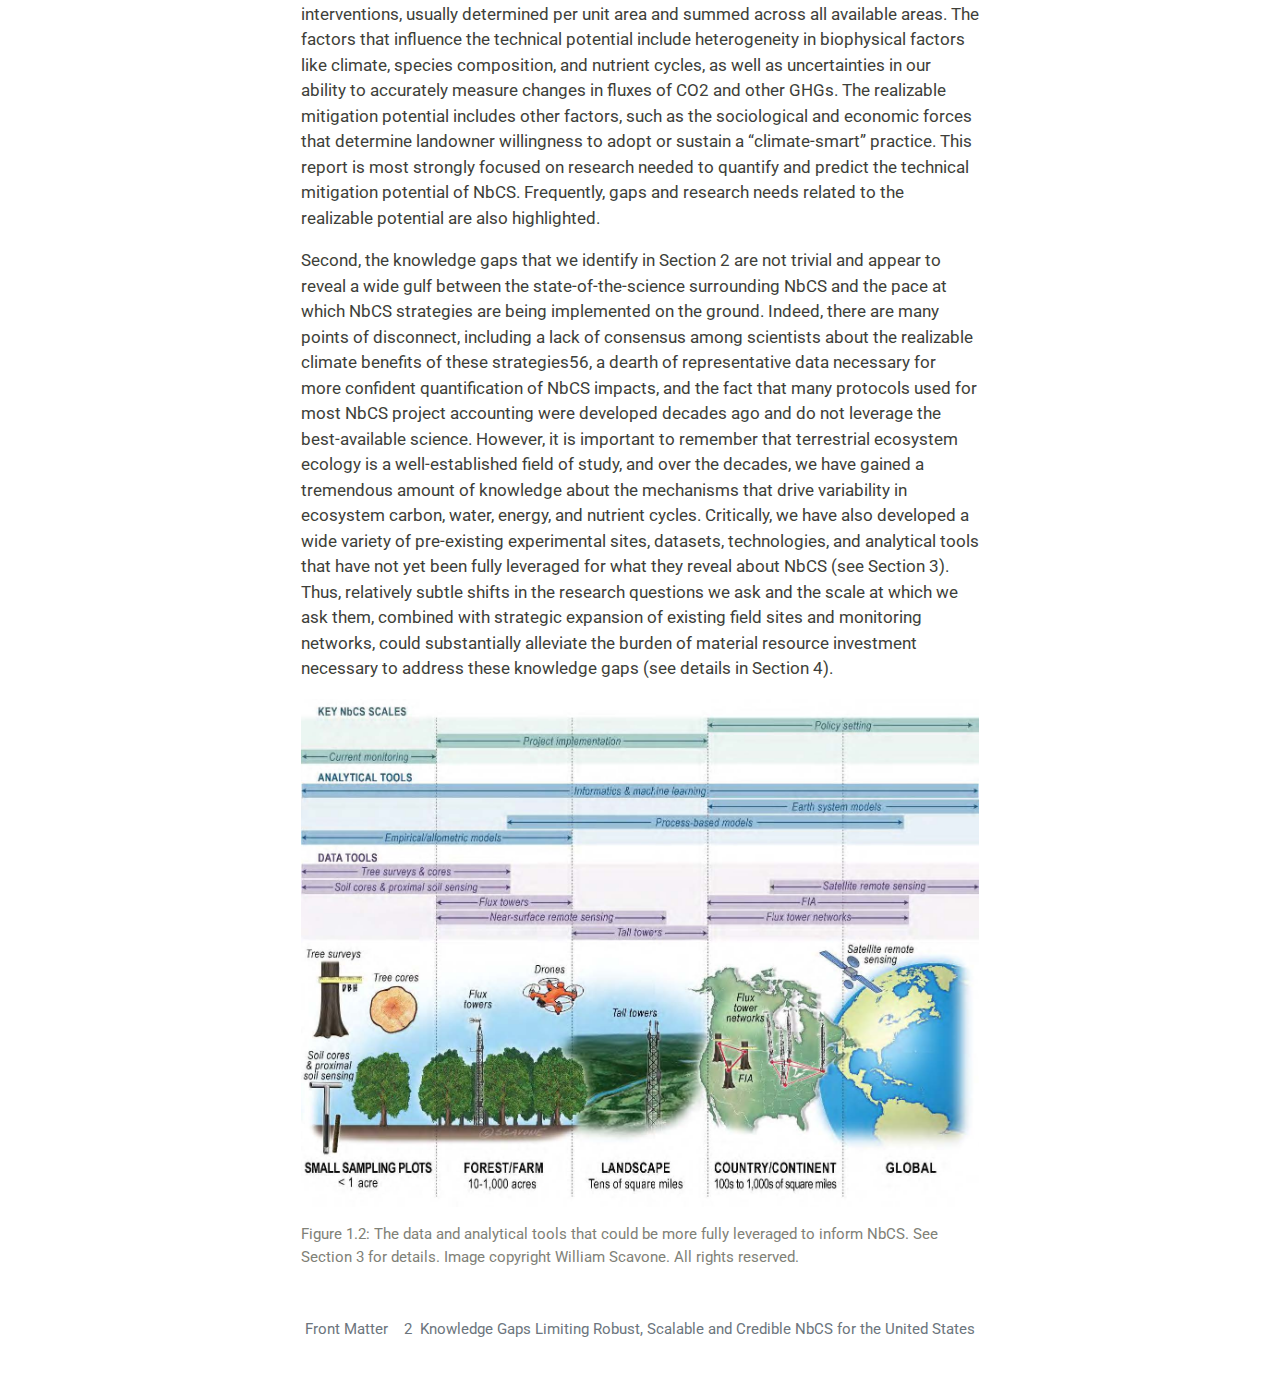
==== commit 6839dac5: "fixed yaml" ====
--- a/docs/01-overview-and-objectives.html
+++ b/docs/01-overview-and-objectives.html
@@ -53,6 +53,7 @@
 <meta name="quarto:offset" content="./">
 <link href="./02-knowledge-gaps.html" rel="next">
 <link href="./index.html" rel="prev">
+<link href="./img/front-cover.jpg" rel="icon" type="image/jpeg">
 <script src="site_libs/quarto-html/quarto.js"></script>
 <script src="site_libs/quarto-html/popper.min.js"></script>
 <script src="site_libs/quarto-html/tippy.umd.min.js"></script>
@@ -87,11 +88,11 @@
 
 <meta property="og:title" content="The science needed for robust, scalable, and credible nature-based climate solutions in the United States - 1&nbsp; Overview and Objectives">
 <meta property="og:description" content="An example IUB Libraries Scholarly Communication Deparment Published Report">
-<meta property="og:image" content=".\img/01-nature-climate-solutions.jpg">
+<meta property="og:image" content="./img/front-cover.jpg">
 <meta property="og:site-name" content="The science needed for robust, scalable, and credible nature-based climate solutions in the United States">
 <meta name="twitter:title" content="The science needed for robust, scalable, and credible nature-based climate solutions in the United States - 1&nbsp; Overview and Objectives">
 <meta name="twitter:description" content="An example IUB Libraries Scholarly Communication Deparment Published Report">
-<meta name="twitter:image" content="/img/front-cover.jpg">
+<meta name="twitter:image" content="img/front-cover.jpg">
 <meta name="twitter:card" content="summary">
 <meta name="citation_title" content="[[1]{.chapter-number}&nbsp; [Overview and Objectives]{.chapter-title}]{#sec-overview .quarto-section-identifier}">
 <meta name="citation_keywords" content="example">
@@ -124,13 +125,33 @@
 <div id="quarto-content" class="quarto-container page-columns page-rows-contents page-layout-article">
 <!-- sidebar -->
   <nav id="quarto-sidebar" class="sidebar collapse collapse-horizontal sidebar-navigation floating overflow-auto">
-    <div class="pt-lg-2 mt-2 text-left sidebar-header">
+    <div class="pt-lg-2 mt-2 text-left sidebar-header sidebar-header-stacked">
+      <a href="./index.html" class="sidebar-logo-link">
+      <img src="./img/front-cover.jpg" alt="" class="sidebar-logo py-0 d-lg-inline d-none">
+      </a>
     <div class="sidebar-title mb-0 py-0">
       <a href="./">The science needed for robust, scalable, and credible nature-based climate solutions in the United States</a> 
-        <div class="sidebar-tools-main">
+        <div class="sidebar-tools-main tools-wide">
+    <a href="https://oneill.indiana.edu/faculty-research/directory/profiles/faculty/full-time/novick-kimberly.html" title="" class="quarto-navigation-tool px-1" aria-label=""><i class="bi bi-person"></i></a>
+    <a href="https://twitter.com/iulibraries?lang=en" title="" class="quarto-navigation-tool px-1" aria-label=""><i class="bi bi-twitter"></i></a>
     <div class="dropdown">
-      <a href="" title="Download" id="quarto-navigation-tool-dropdown-0" class="quarto-navigation-tool dropdown-toggle px-1" data-bs-toggle="dropdown" aria-expanded="false" aria-label="Download"><i class="bi bi-download"></i></a>
+      <a href="" title="" id="quarto-navigation-tool-dropdown-0" class="quarto-navigation-tool dropdown-toggle px-1" data-bs-toggle="dropdown" aria-expanded="false" aria-label=""><i class="bi bi-github"></i></a>
       <ul class="dropdown-menu" aria-labelledby="quarto-navigation-tool-dropdown-0">
+          <li>
+            <a class="dropdown-item sidebar-tools-main-item" href="https://github.iu.edu/iusw/example-report">
+            Source Code
+            </a>
+          </li>
+          <li>
+            <a class="dropdown-item sidebar-tools-main-item" href="https://github.iu.edu/iusw/example-report/issues">
+            Report a Bug
+            </a>
+          </li>
+      </ul>
+    </div>
+    <div class="dropdown">
+      <a href="" title="Download" id="quarto-navigation-tool-dropdown-1" class="quarto-navigation-tool dropdown-toggle px-1" data-bs-toggle="dropdown" aria-expanded="false" aria-label="Download"><i class="bi bi-download"></i></a>
+      <ul class="dropdown-menu" aria-labelledby="quarto-navigation-tool-dropdown-1">
           <li>
             <a class="dropdown-item sidebar-tools-main-item" href="./The-science-needed-for-robust,-scalable,-and-credible-nature-based-climate-solutions-in-the-United-States.pdf">
               <i class="bi bi-bi-file-pdf pe-1"></i>
@@ -145,6 +166,28 @@
           </li>
       </ul>
     </div>
+    <div class="dropdown">
+      <a href="" title="Share" id="quarto-navigation-tool-dropdown-2" class="quarto-navigation-tool dropdown-toggle px-1" data-bs-toggle="dropdown" aria-expanded="false" aria-label="Share"><i class="bi bi-share"></i></a>
+      <ul class="dropdown-menu" aria-labelledby="quarto-navigation-tool-dropdown-2">
+          <li>
+            <a class="dropdown-item sidebar-tools-main-item" href="https://twitter.com/intent/tweet?url=|url|">
+              <i class="bi bi-bi-twitter pe-1"></i>
+            Twitter
+            </a>
+          </li>
+          <li>
+            <a class="dropdown-item sidebar-tools-main-item" href="https://www.facebook.com/sharer/sharer.php?u=|url|">
+              <i class="bi bi-bi-facebook pe-1"></i>
+            Facebook
+            </a>
+          </li>
+      </ul>
+    </div>
+  <a href="" class="quarto-reader-toggle quarto-navigation-tool px-1" onclick="window.quartoToggleReader(); return false;" title="Toggle reader mode">
+  <div class="quarto-reader-toggle-btn">
+  <i class="bi"></i>
+  </div>
+</a>
 </div>
     </div>
       </div>
@@ -217,7 +260,7 @@
 
 <section id="sec-support" class="level2" data-number="1.1">
 <h2 data-number="1.1" class="anchored" data-anchor-id="sec-support"><span class="header-section-number">1.1</span> Growing support for terrestrial Nature-based Climate Solutions in the United States</h2>
-<p><strong>The impacts of climate change are accelerating non-linearly with devastating consequences, and mitigating the problem is fundamental for the national interest and societal well-being.</strong> More frequent and intense wildfires, droughts, floods, and heatwaves are already posing grave and interconnected threats to agriculture, human health, biodiversity, and physical infrastructure<span class="citation" data-cites="walker-et-al19 novick-et-al22">(<a href="#ref-walker-et-al19" role="doc-biblioref">Walker et al. 2019</a>; <a href="#ref-novick-et-al22" role="doc-biblioref">Novick et al. 2022</a>)</span>. The scientific consensus on how to reverse the course of climate change is clear – we need to dramatically reduce, and eventually eliminate, anthropogenic emissions of greenhouse gases from fossil fuel burning, other industrial processes, and land management practices. However, given the relatively slow pace of mitigation to date, emissions reductions alone will likely be insufficient to prevent dangerously high levels of warming6, and they will need to be complemented by approaches for removing CO2 directly from the atmosphere.</p>
+<p><strong>The impacts of climate change are accelerating non-linearly with devastating consequences, and mitigating the problem is fundamental for the national interest and societal well-being.</strong> More frequent and intense wildfires, droughts, floods, and heatwaves are already posing grave and interconnected threats to agriculture, human health, biodiversity, and physical infrastructure<span class="citation" data-cites="walker-et-al19 novick-et-al22">(<a href="bibliography.html#ref-walker-et-al19" role="doc-biblioref">Walker et al. 2019</a>; <a href="bibliography.html#ref-novick-et-al22" role="doc-biblioref">Novick et al. 2022</a>)</span>. The scientific consensus on how to reverse the course of climate change is clear – we need to dramatically reduce, and eventually eliminate, anthropogenic emissions of greenhouse gases from fossil fuel burning, other industrial processes, and land management practices. However, given the relatively slow pace of mitigation to date, emissions reductions alone will likely be insufficient to prevent dangerously high levels of warming6, and they will need to be complemented by approaches for removing CO2 directly from the atmosphere.</p>
 <p>Land-based carbon removal strategies which harness naturally occurring ecosystem processes have a particularly broad base of support7,8. <strong>These Nature-based Climate Solutions (NbCS9,10) are not a panacea for reversing climate change and can only be effective when pursued concurrently with economy-wide decarbonization11.</strong> Nonetheless, NbCS are part of nearly all net-zero pathways12, reflecting the crucial role of terrestrial ecosystems in driving the global carbon cycle. The terrestrial biosphere absorbs roughly 15% of the carbon in the atmosphere each year through photosynthesis, but then returns a nearly equal amount through respiration13-15. These large photosynthesis and respiration fluxes approach a long-term balance under steady atmospheric and climatic conditions. However, since the Industrial Revolution, the biosphere has been out of equilibrium. Rising atmospheric CO2 and increased nitrogen deposition are increasing photosynthesis more than respiration, such that the rate of net carbon uptake on land has increased over the past century, and even doubled since the 1960s16,17. As a result, <strong>terrestrial ecosystems currently absorb 25% to 33% of the CO2 emitted annually by human activities15.</strong> Important questions remain concerning the cause of this imbalance and the fate of the land carbon sink in a warmer world that will face increasing and competing land use pressures16,18,19. Nonetheless, right now, terrestrial ecosystems undeniably sequester and store a large fraction of anthropogenic emissions of CO2, substantially slowing the pace of climate change.</p>
 <p>Collectively, NbCS represent management approaches and technologies designed to increase net carbon uptake and/or reduce “natural” emissions of methane (CH4), ozone (O3), and nitrous oxide (N2O), which are powerful non-CO2 greenhouse gasses (hereafter GHGs). In general, land based NbCS can be classified into management approaches applicable to forested ecosystems, croplands and grasslands, and terrestrial wetland ecosystems:</p>
 <ul>
@@ -231,7 +274,7 @@
 <div id="fig-terrestrial-nature-solutions" class="quarto-figure quarto-figure-center anchored">
 <figure class="figure">
 <p><img src=".\img/01-nature-climate-solutions.jpg" title="Title: Terrestrial Nature-based Climate Solutions in the United States." class="quarto-discovered-preview-image img-fluid figure-img" alt="A Chart of Terrestrial Nature-based Climate Solutions in the United States."></p>
-<p></p><figcaption class="figure-caption">Figure&nbsp;1.1: In the bottom of the figure, the length of the bar indicates (qualitatively) the expected carbon mitigation potential, and the color represents uncertainty around this potential. Icons indicating relevant co-benefits. Based largely on information presented in Farigone et al.&nbsp;201829. The top of the figure highlights some of the most pressing knowledge gaps (see <a href="#sec-overview"><span class="quarto-unresolved-ref">sec-overview</span></a> for more detail).</figcaption><p></p>
+<p></p><figcaption class="figure-caption">Figure&nbsp;1.1: In the bottom of the figure, the length of the bar indicates (qualitatively) the expected carbon mitigation potential, and the color represents uncertainty around this potential. Icons indicating relevant co-benefits. Based largely on information presented in Farigone et al.&nbsp;201829. The top of the figure highlights some of the most pressing knowledge gaps (see <a href="#sec-overview"><span>Chapter&nbsp;1</span></a> for more detail).</figcaption><p></p>
 </figure>
 </div>
 </section>
@@ -283,7 +326,7 @@
 </div>
 
 
-<div id="refs" class="references csl-bib-body hanging-indent" role="list">
+<div id="refs" class="references csl-bib-body hanging-indent" role="list" style="display: none">
 <div id="ref-novick-et-al22" class="csl-entry" role="listitem">
 Novick, Kim, Christopher Williams, Benjamin Runkle, William Anderegg, Dave Hollinger, and Marcy Litvak. 2022. <span>“The Science Needed for Robust, Scalable, and Credible Nature-Based Climate Solutions for the United States: Full Report.”</span> Bloomington: Indiana University Libraries Department of Scholarly Communication. <a href="https://doi.org/10.5967/n7r9-7j83">https://doi.org/10.5967/n7r9-7j83</a>.
 </div>
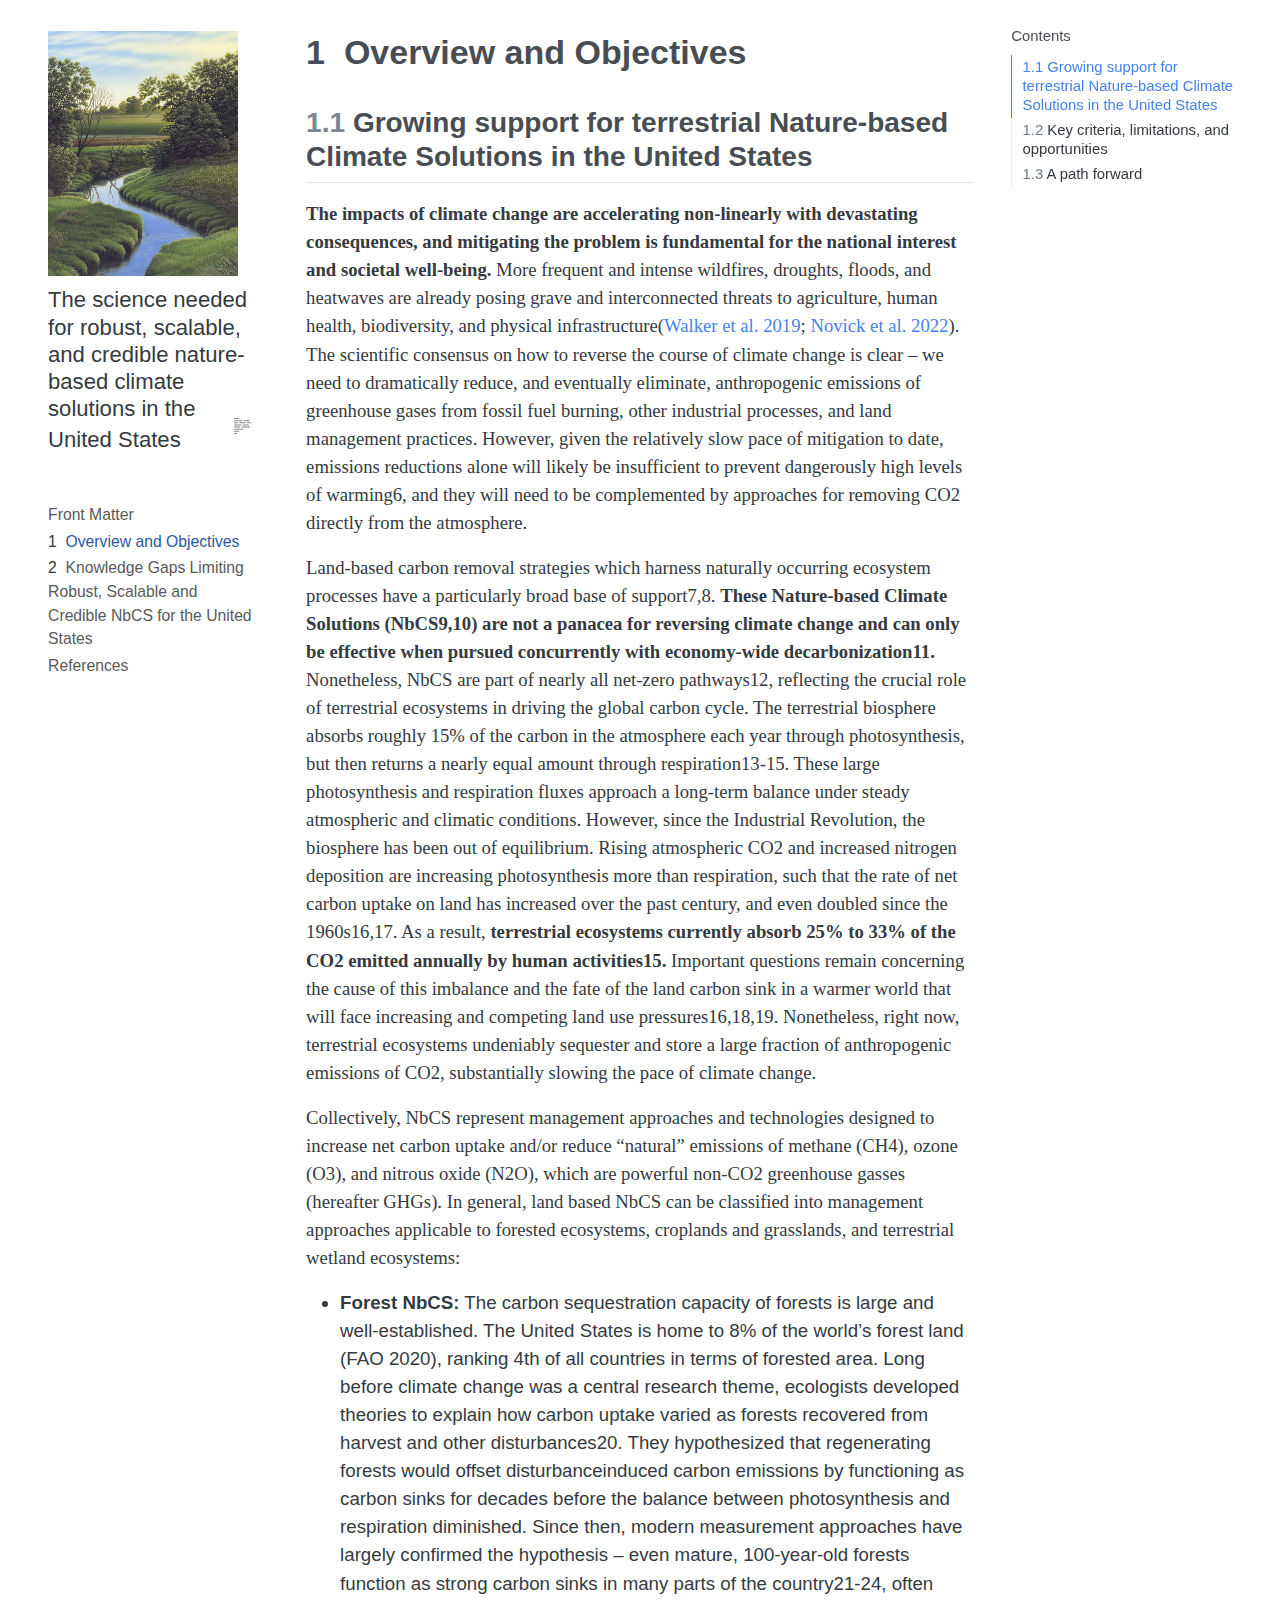
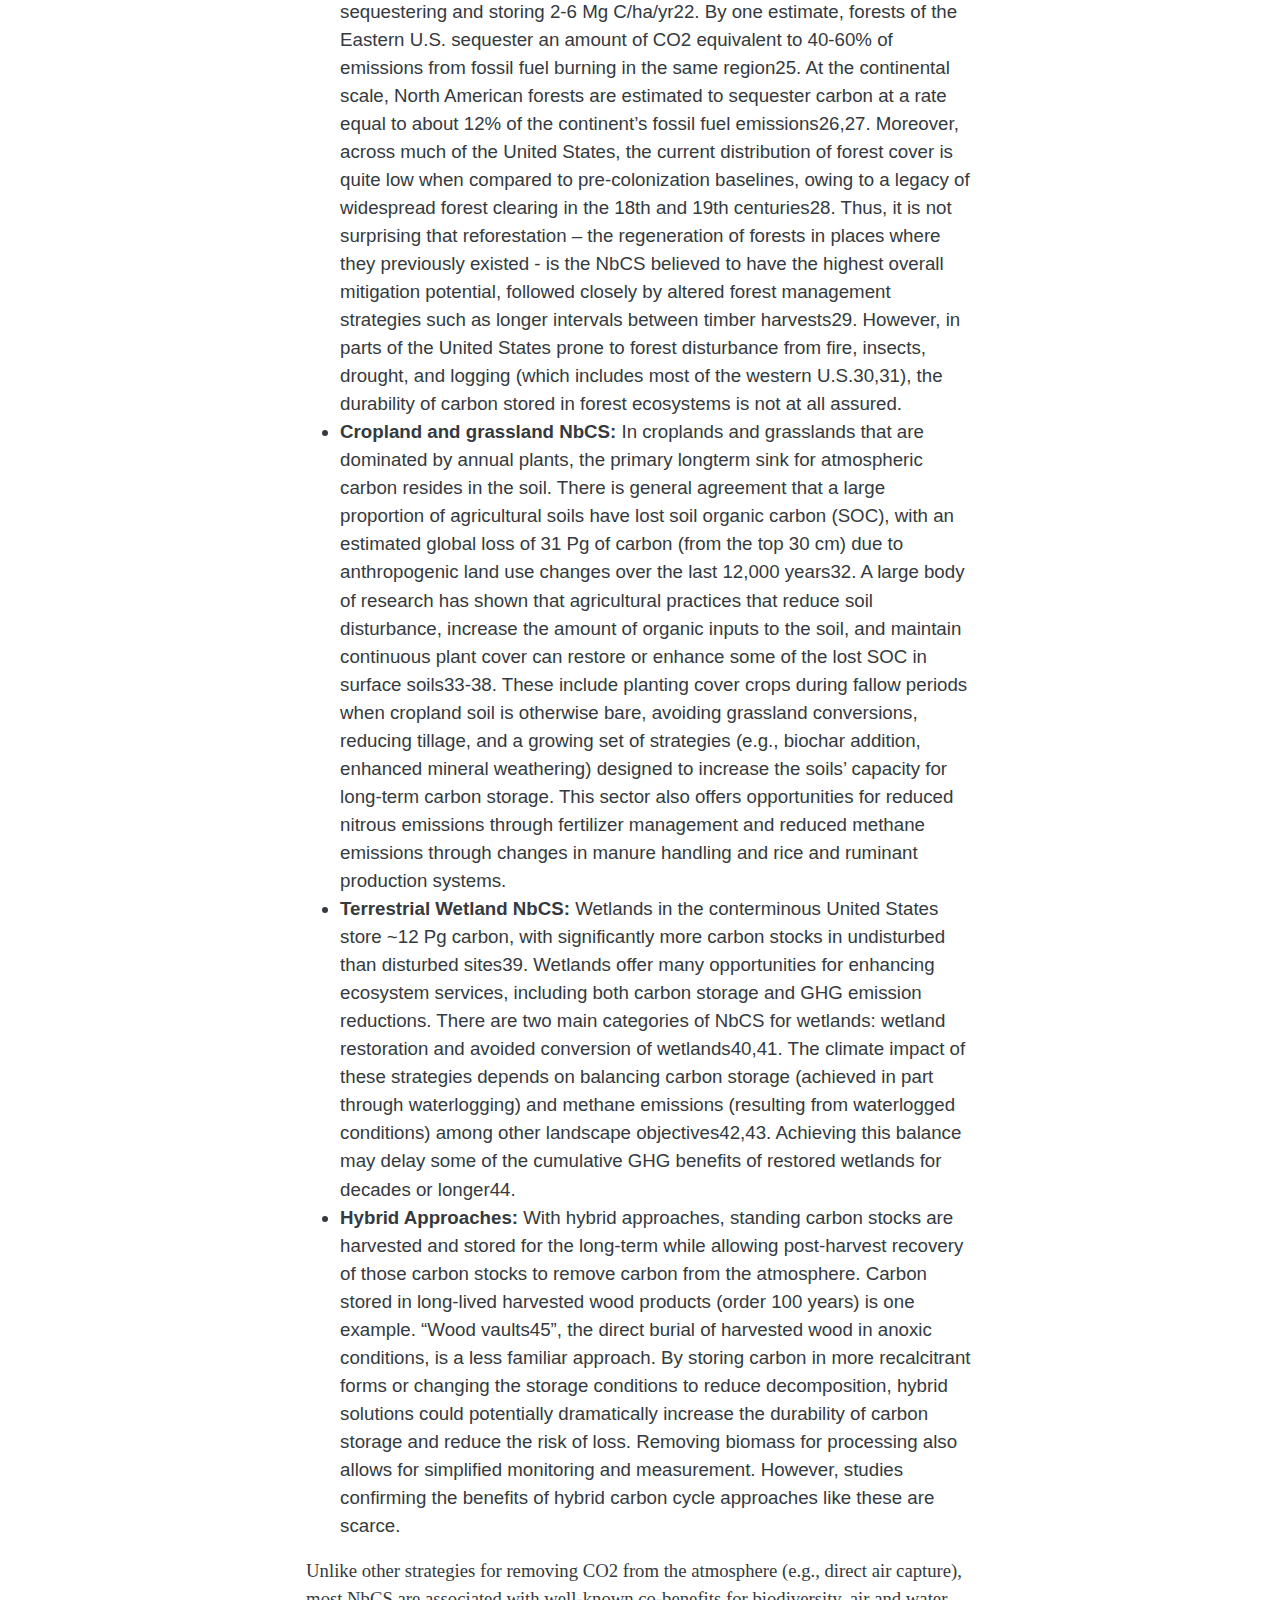
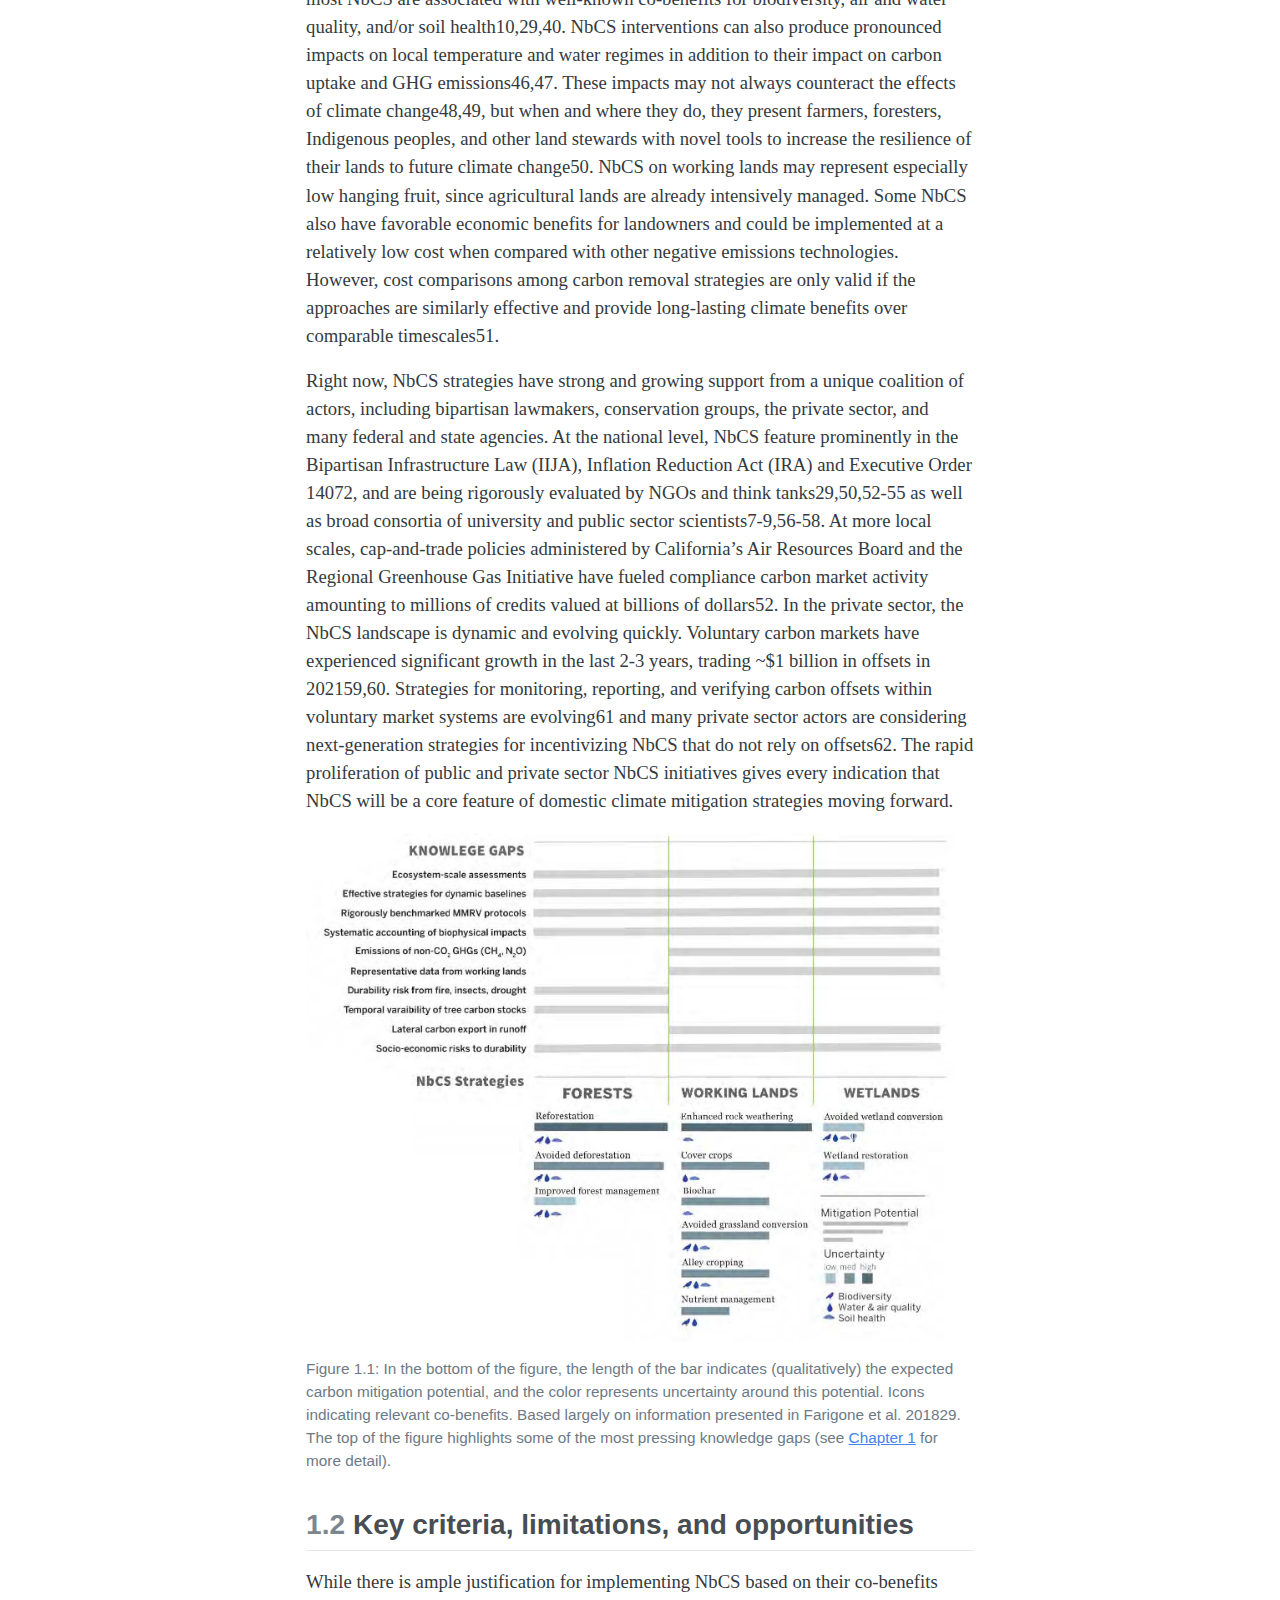
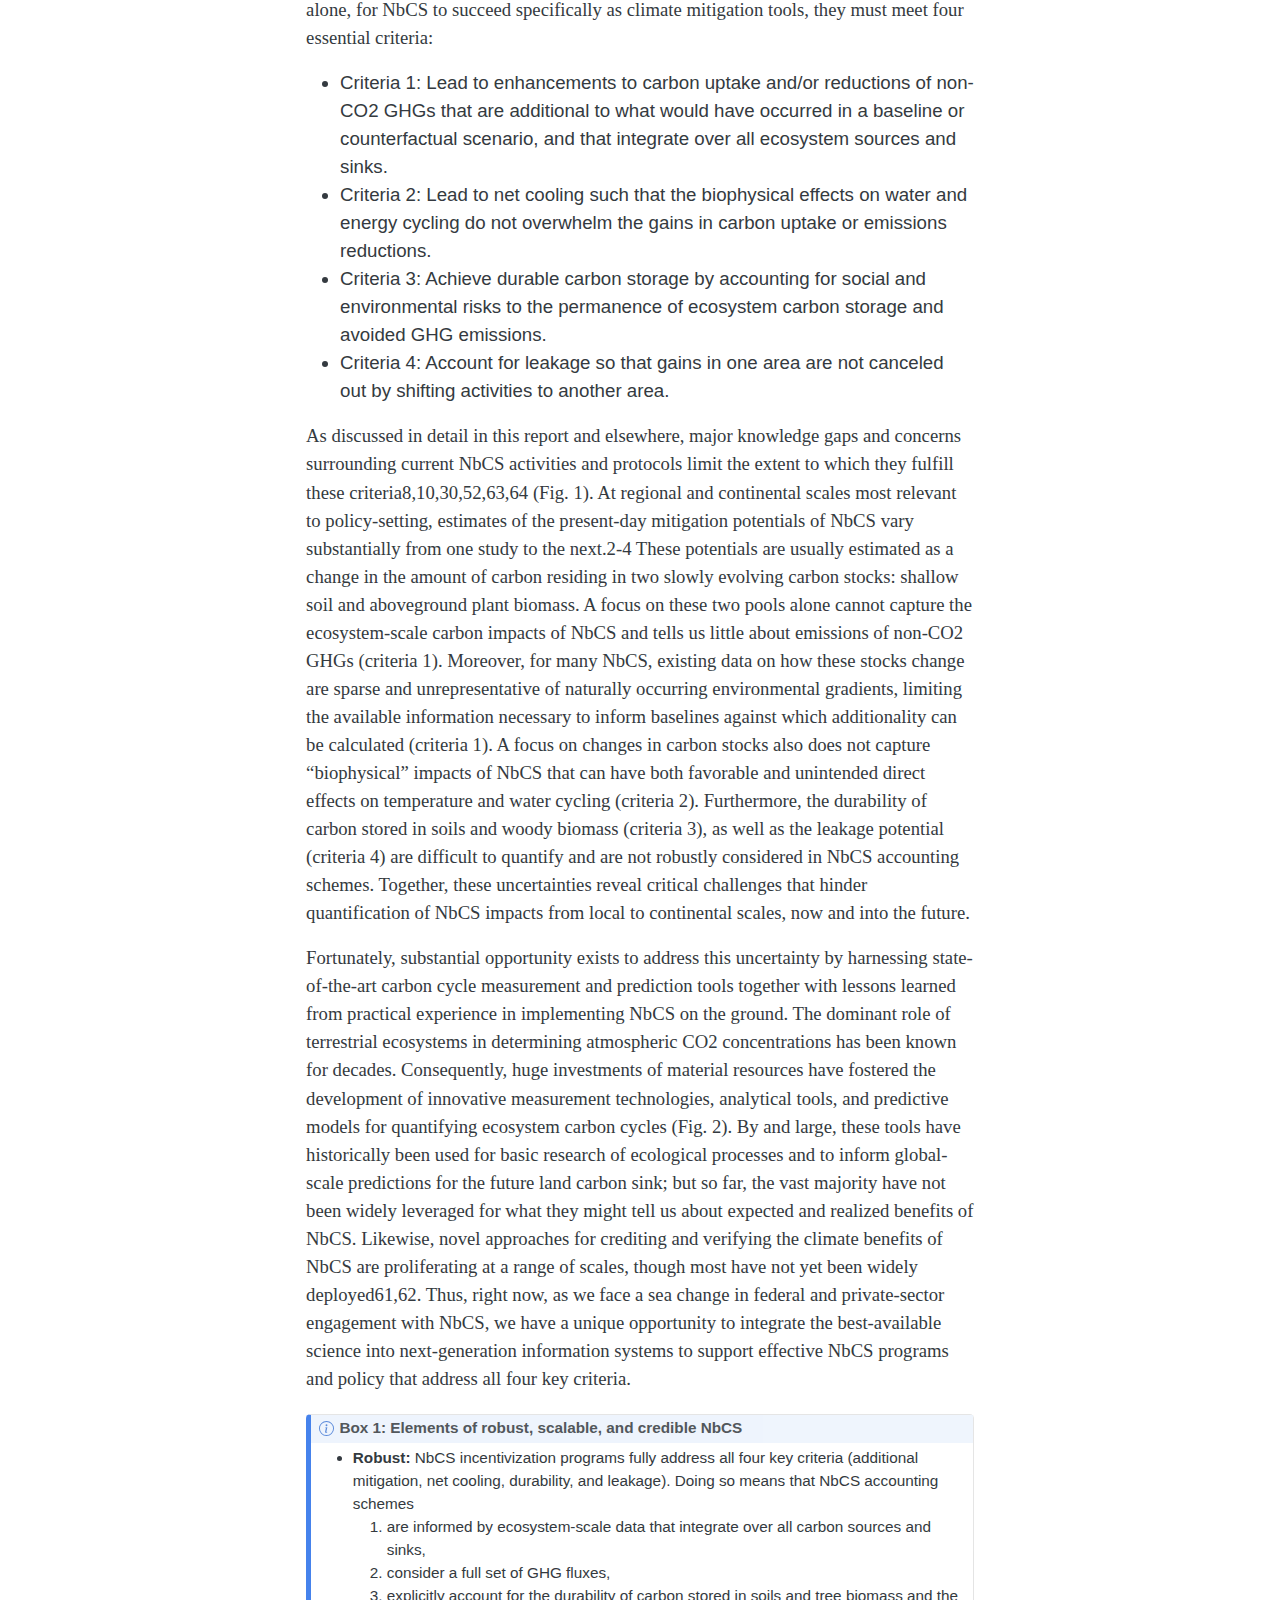
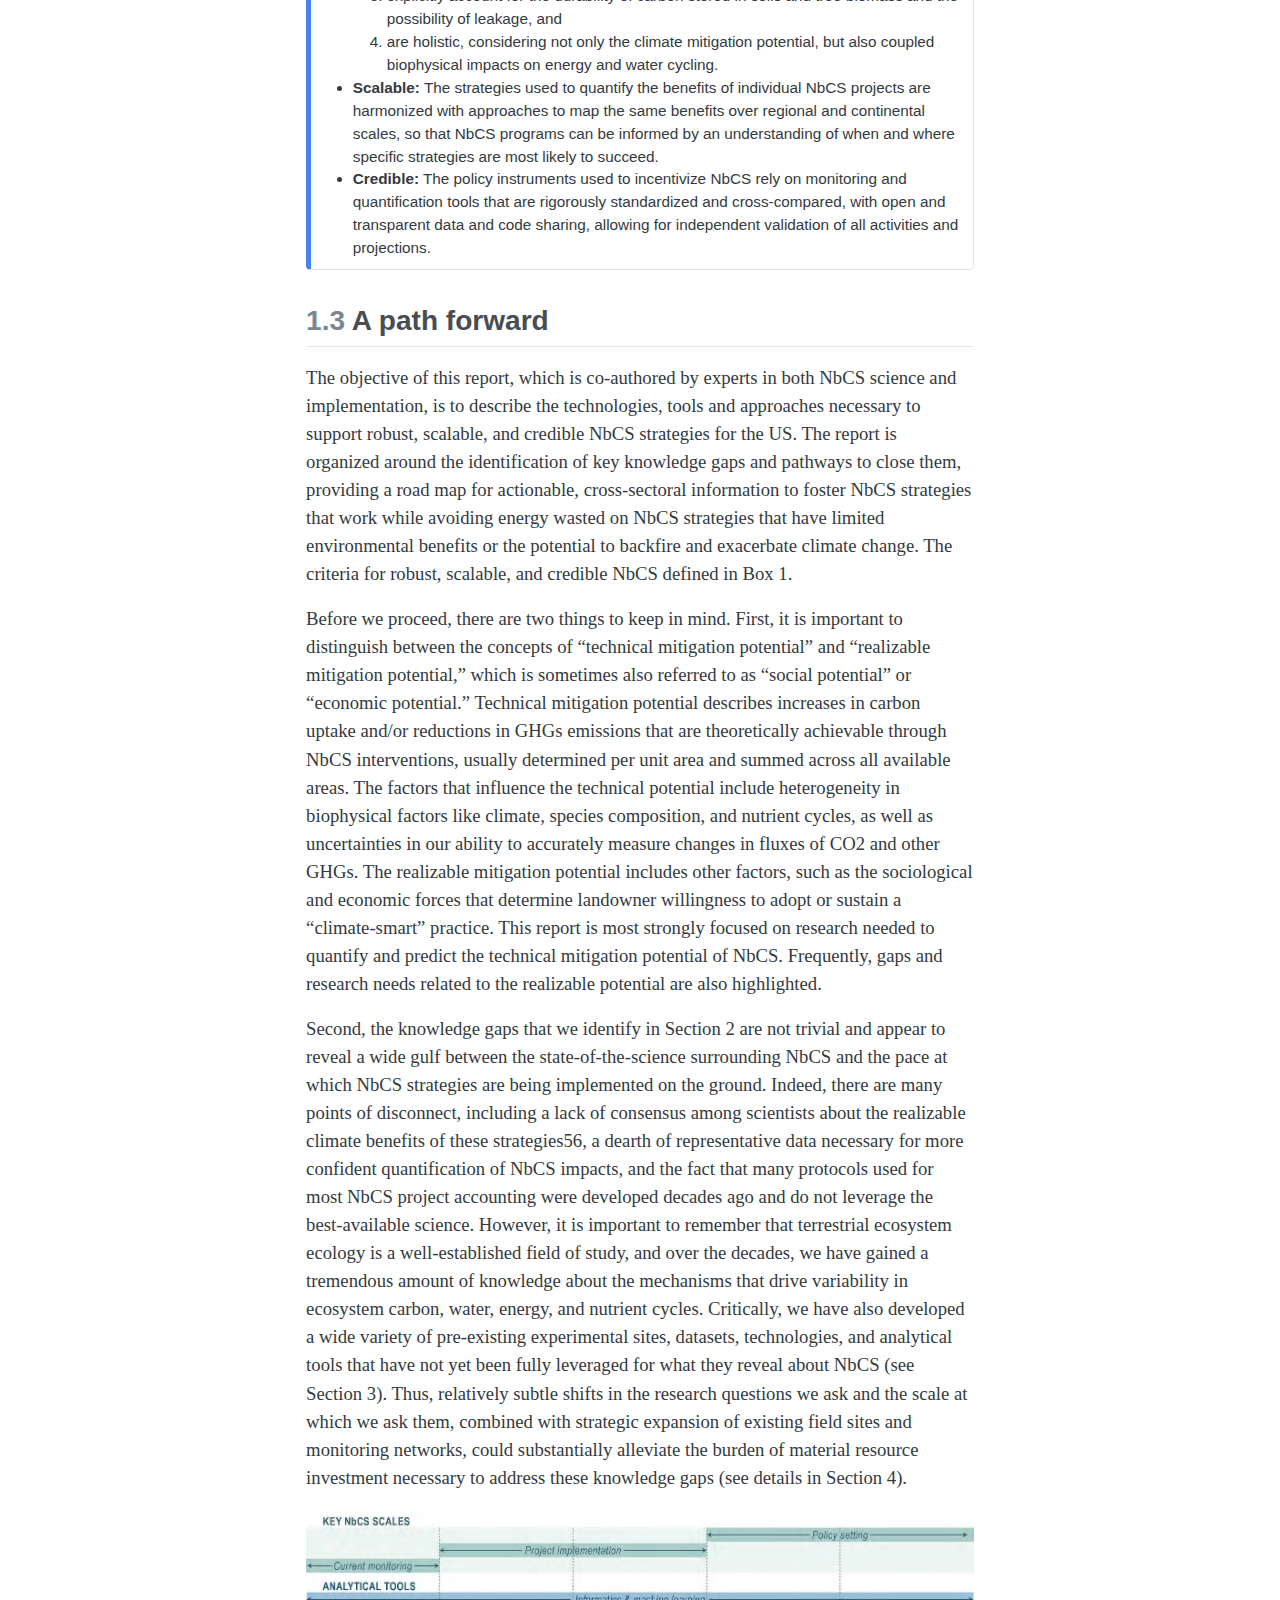
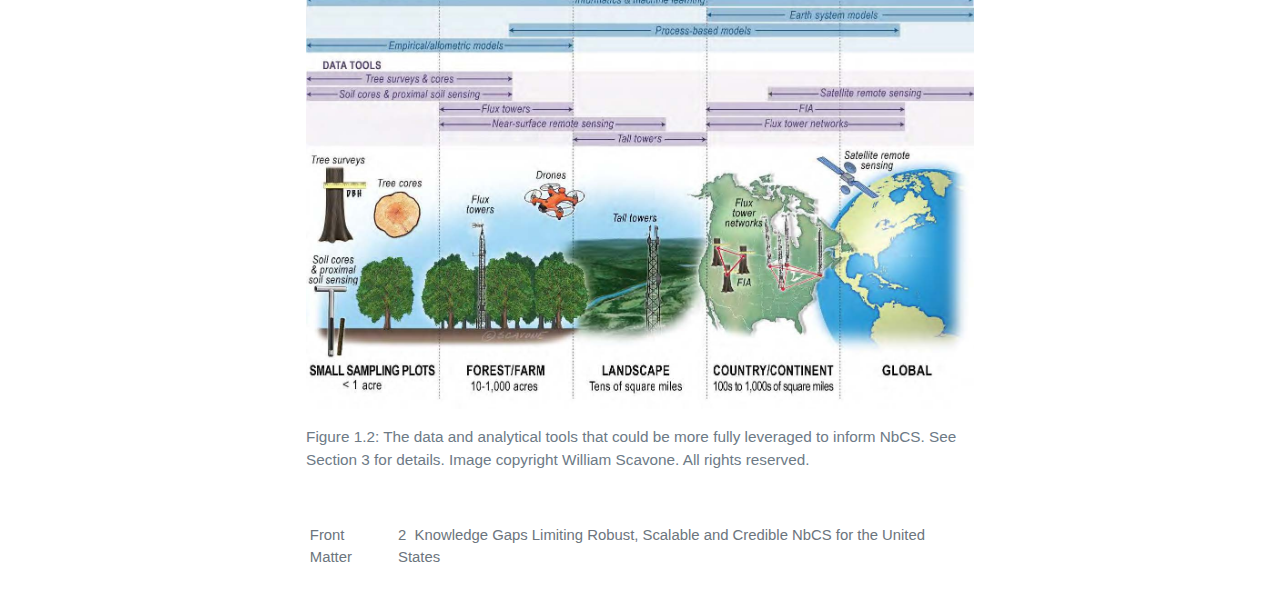
==== commit d1cbd42a: "changed theme" ====
--- a/docs/01-overview-and-objectives.html
+++ b/docs/01-overview-and-objectives.html
@@ -580,8 +580,6 @@
       if (!isInternal(link.href)) {
           // target, if specified
           link.setAttribute("target", "_blank");
-          // default icon
-          link.classList.add("external");
       }
     }
 });
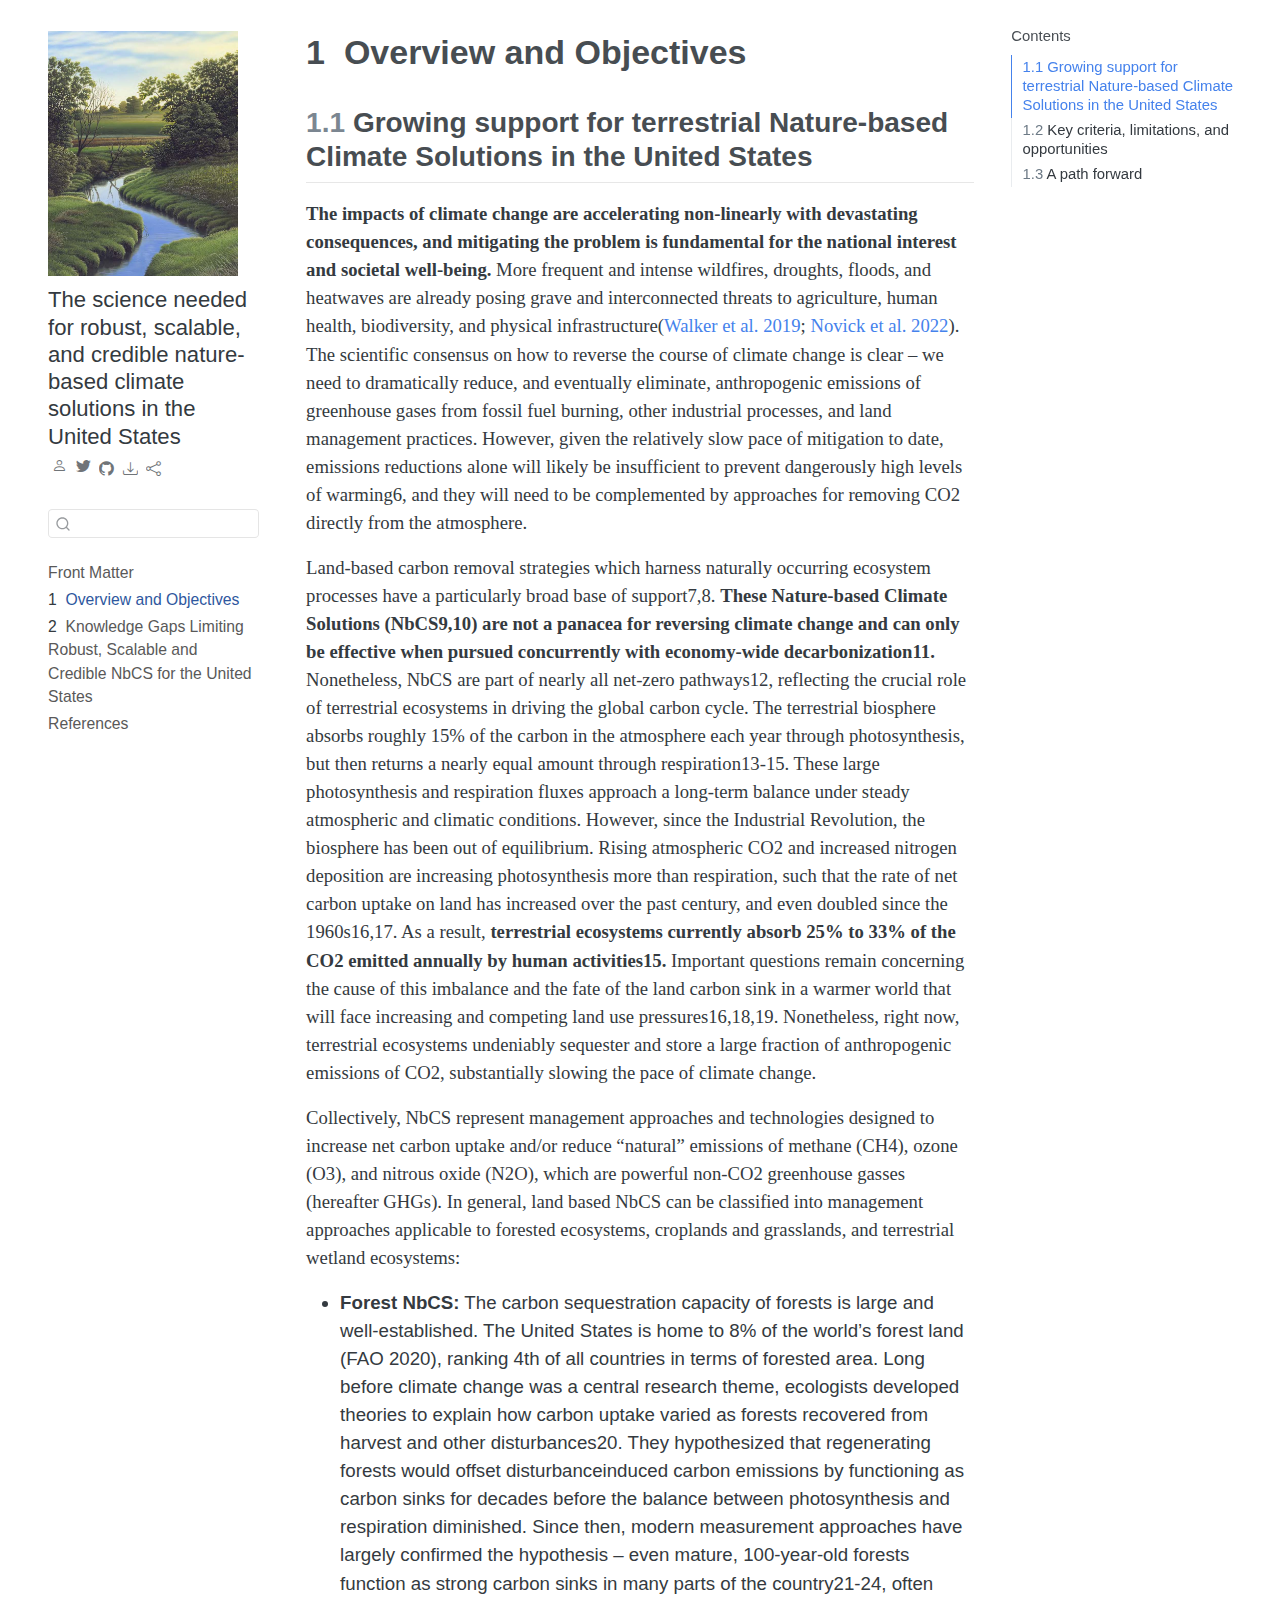
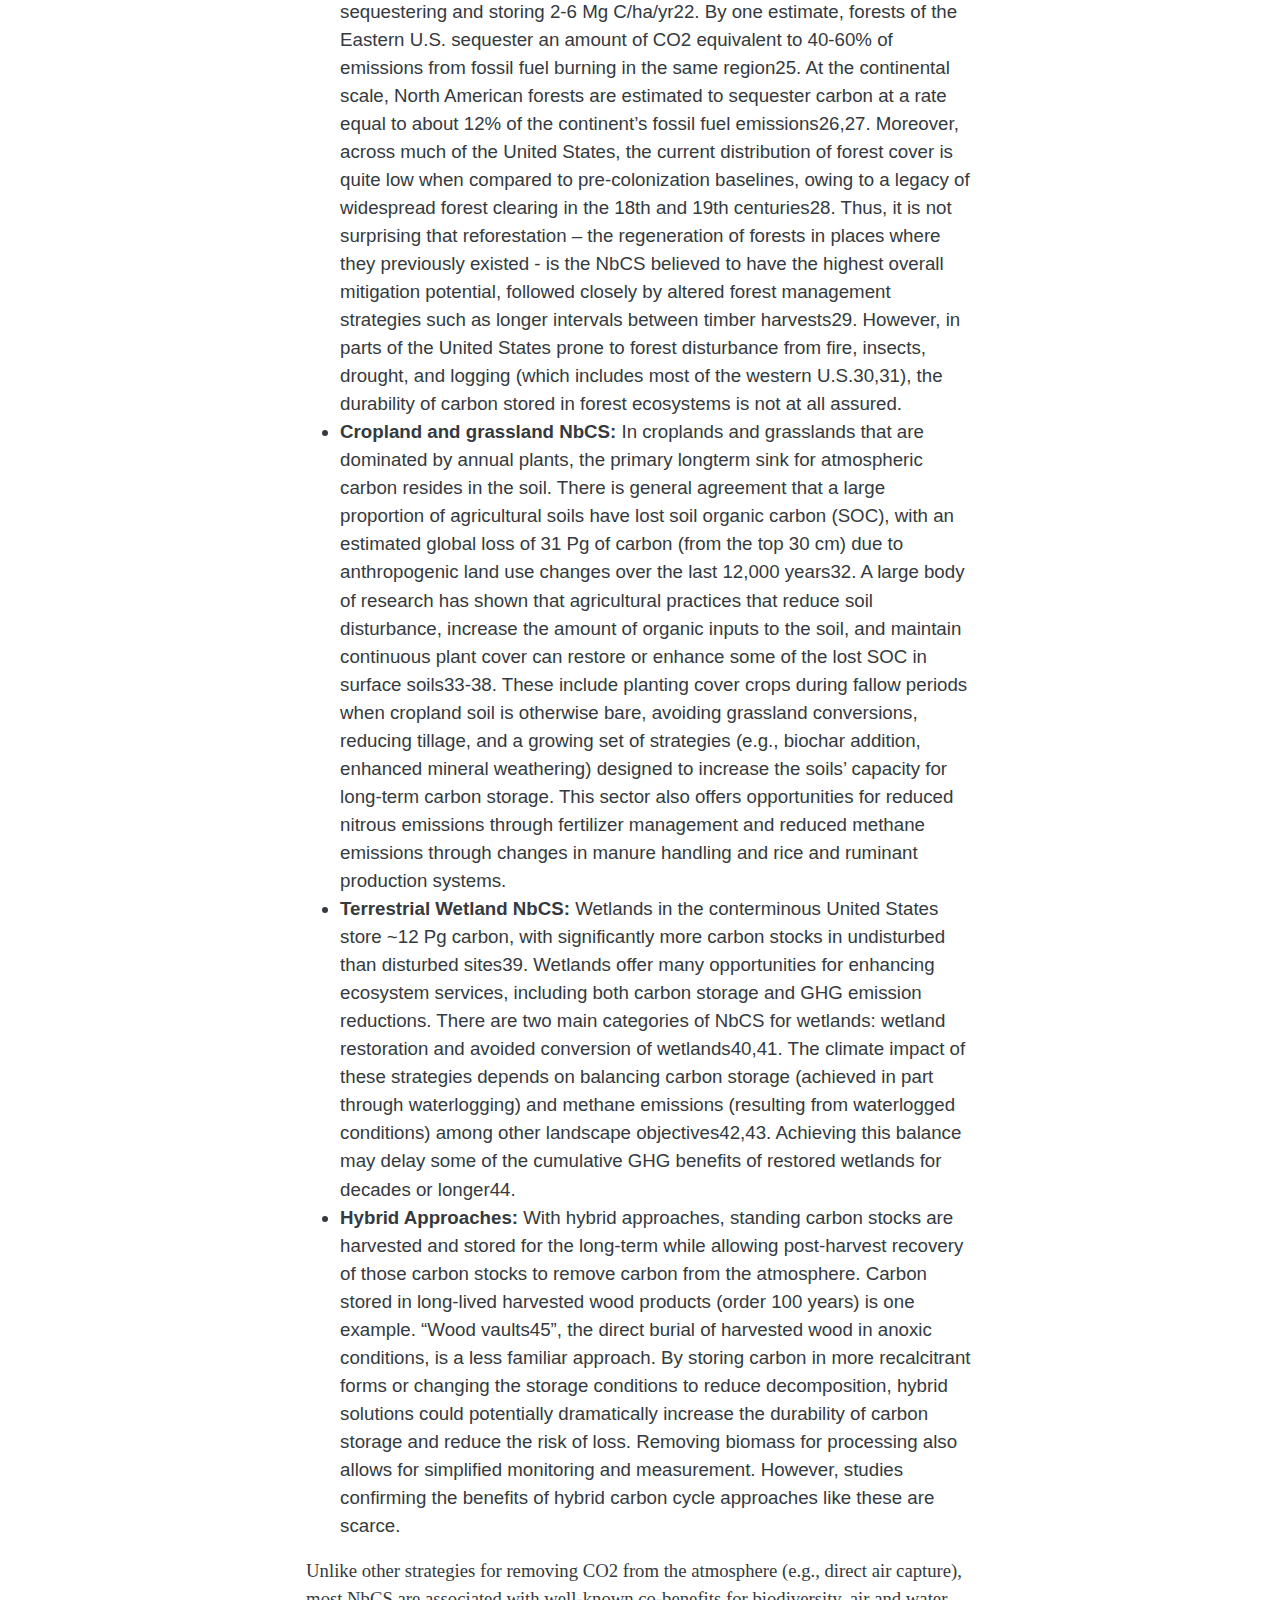
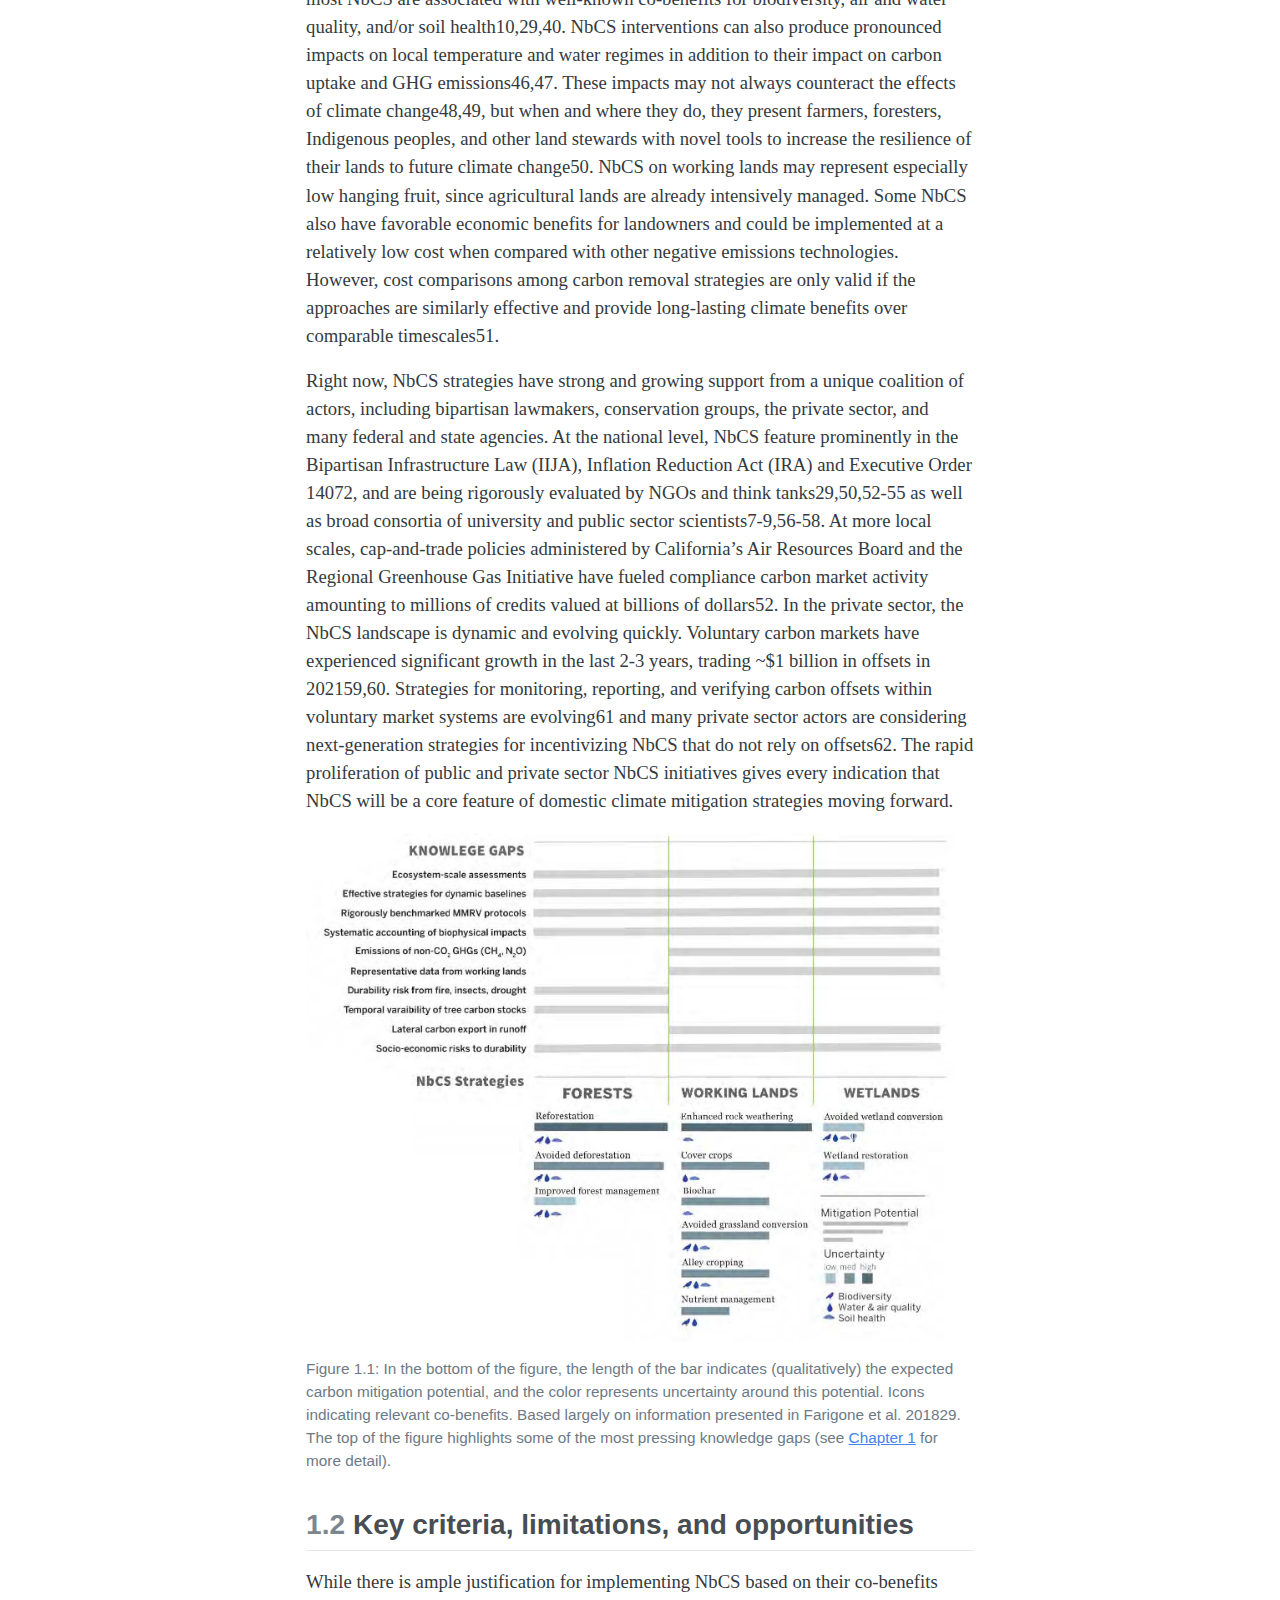
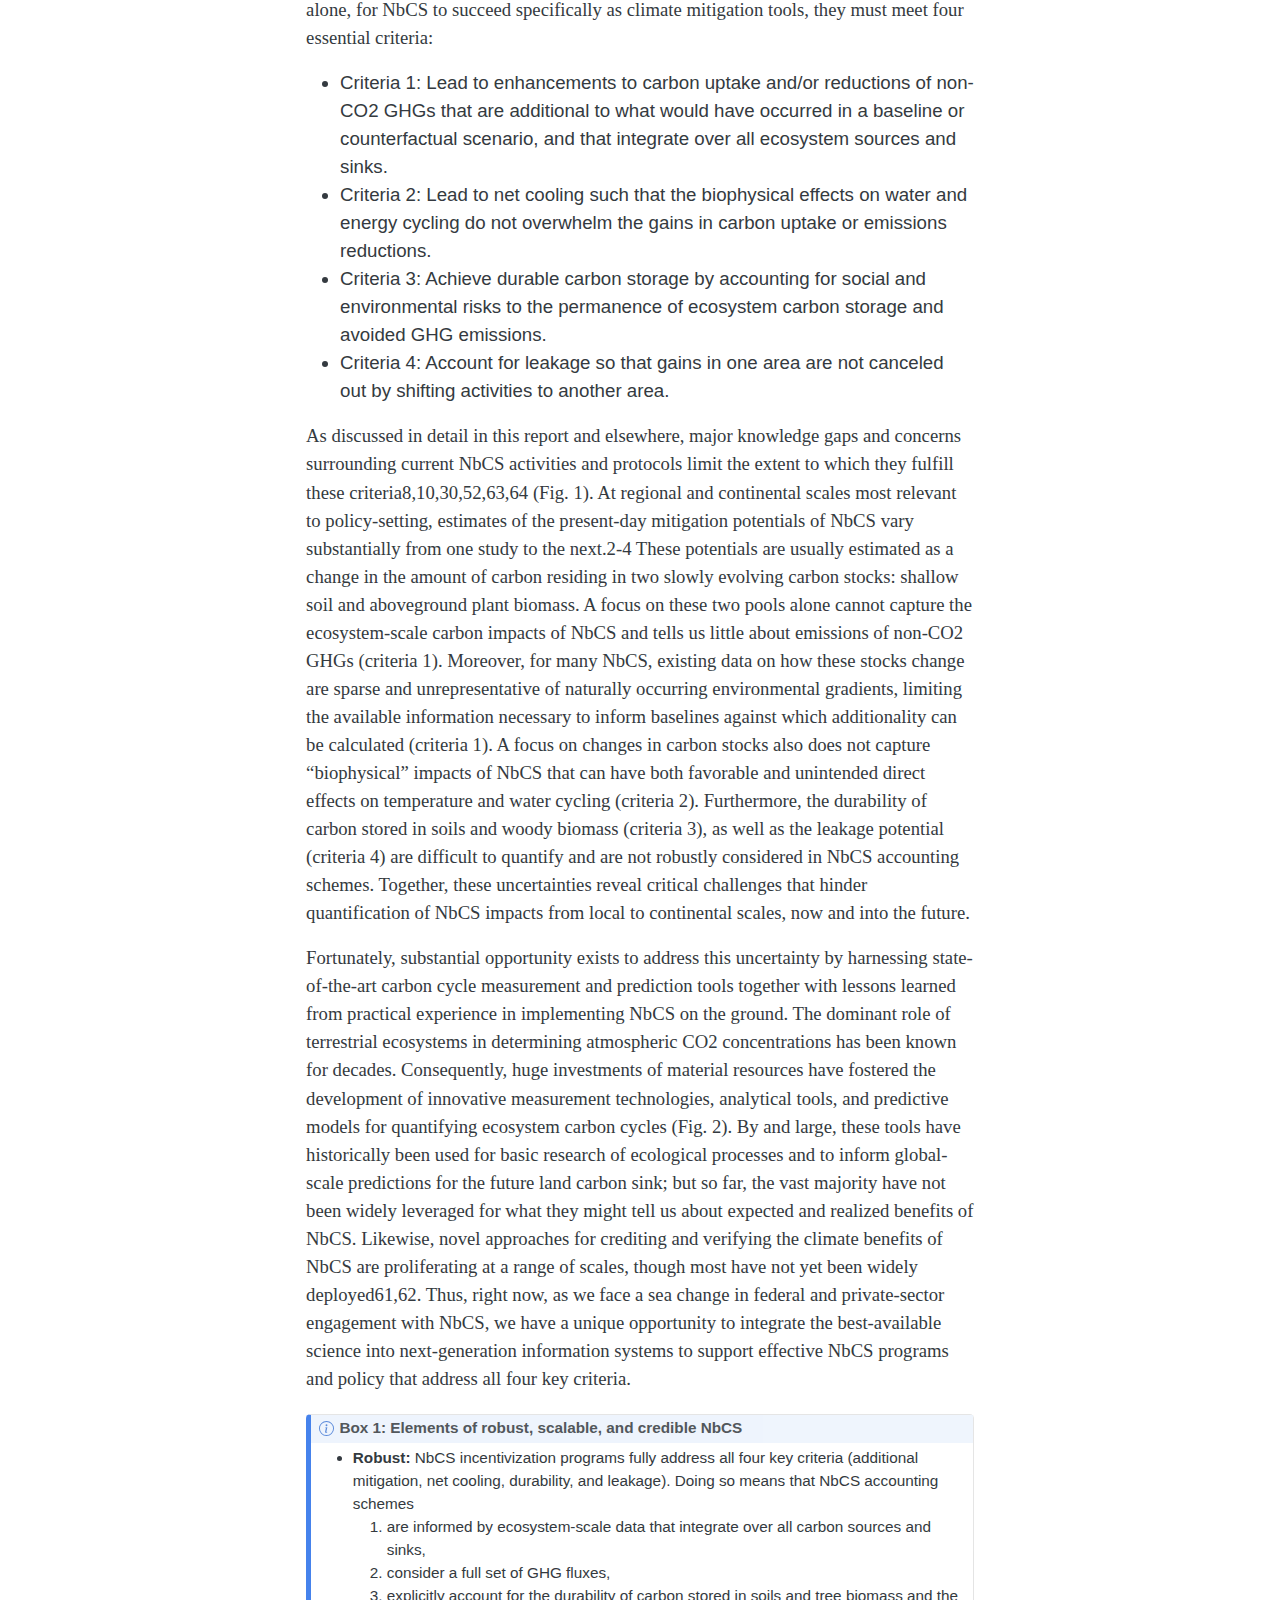
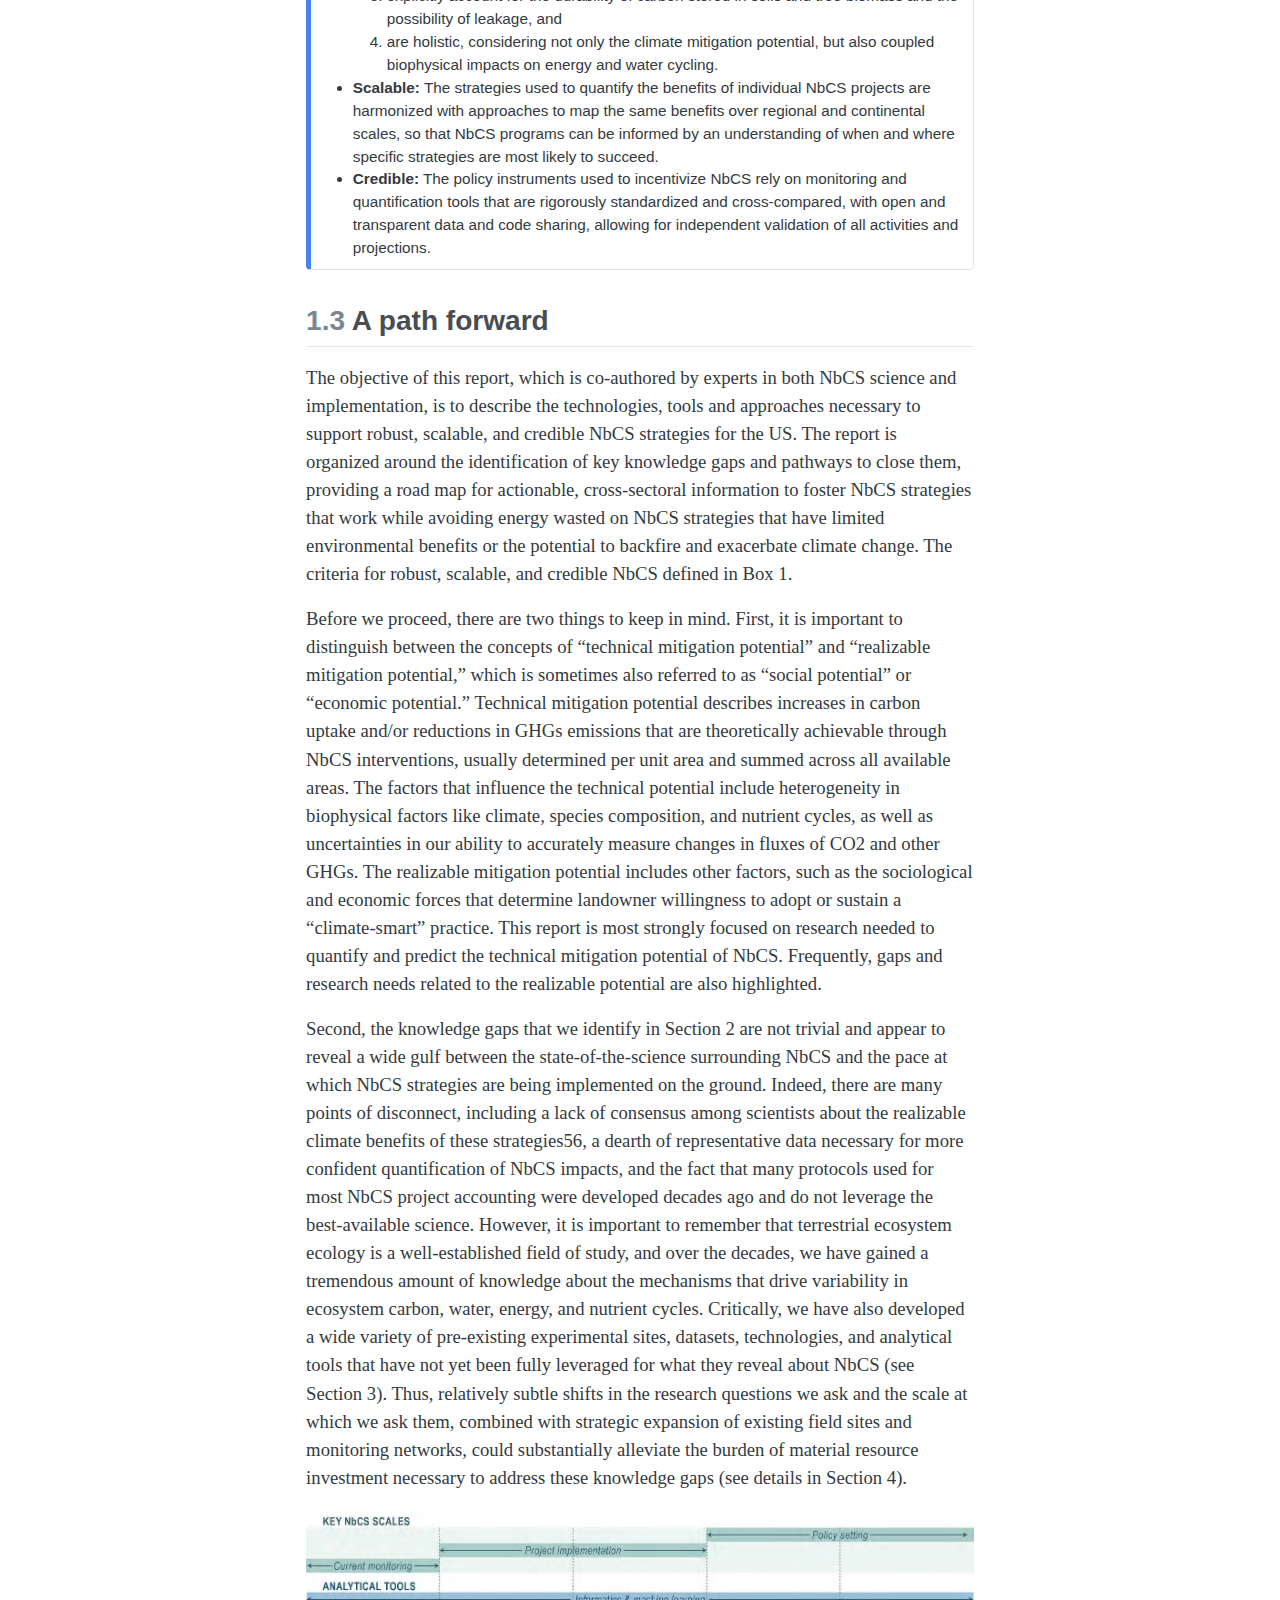
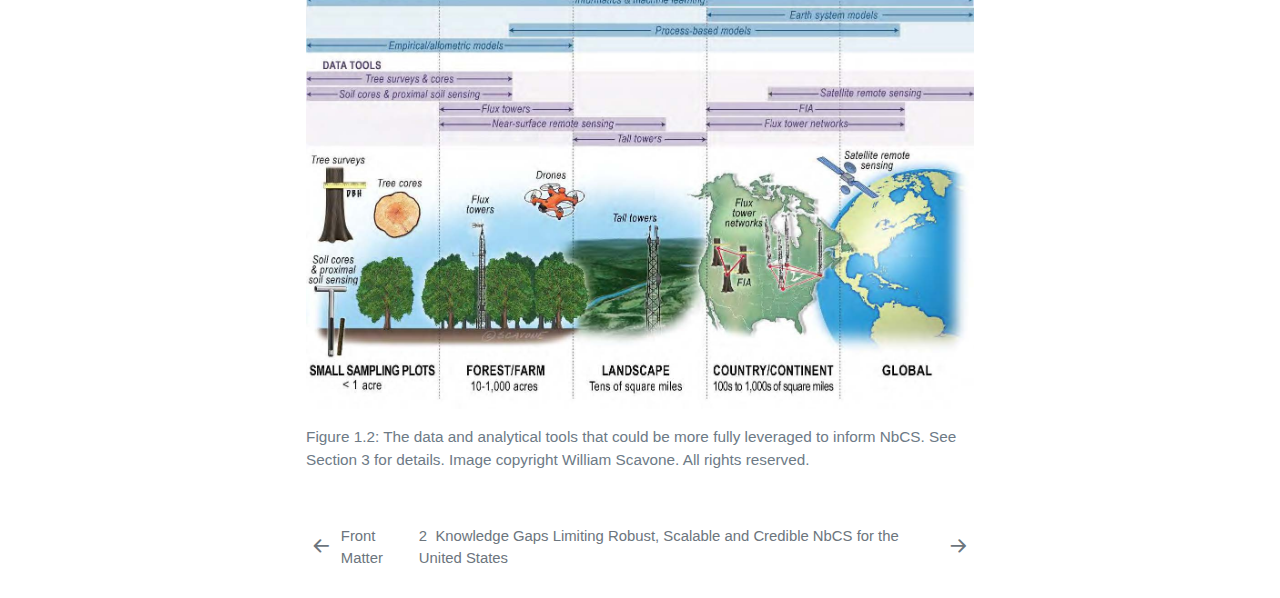
==== commit 44dcfb95: "updated pdf" ====
--- a/docs/01-overview-and-objectives.html
+++ b/docs/01-overview-and-objectives.html
@@ -183,11 +183,6 @@
           </li>
       </ul>
     </div>
-  <a href="" class="quarto-reader-toggle quarto-navigation-tool px-1" onclick="window.quartoToggleReader(); return false;" title="Toggle reader mode">
-  <div class="quarto-reader-toggle-btn">
-  <i class="bi"></i>
-  </div>
-</a>
 </div>
     </div>
       </div>
--- a/docs/site_libs/quarto-html/tippy.css
+++ b/docs/site_libs/quarto-html/tippy.css
@@ -0,0 +1 @@
+.tippy-box[data-animation=fade][data-state=hidden]{opacity:0}[data-tippy-root]{max-width:calc(100vw - 10px)}.tippy-box{position:relative;background-color:#333;color:#fff;border-radius:4px;font-size:14px;line-height:1.4;white-space:normal;outline:0;transition-property:transform,visibility,opacity}.tippy-box[data-placement^=top]>.tippy-arrow{bottom:0}.tippy-box[data-placement^=top]>.tippy-arrow:before{bottom:-7px;left:0;border-width:8px 8px 0;border-top-color:initial;transform-origin:center top}.tippy-box[data-placement^=bottom]>.tippy-arrow{top:0}.tippy-box[data-placement^=bottom]>.tippy-arrow:before{top:-7px;left:0;border-width:0 8px 8px;border-bottom-color:initial;transform-origin:center bottom}.tippy-box[data-placement^=left]>.tippy-arrow{right:0}.tippy-box[data-placement^=left]>.tippy-arrow:before{border-width:8px 0 8px 8px;border-left-color:initial;right:-7px;transform-origin:center left}.tippy-box[data-placement^=right]>.tippy-arrow{left:0}.tippy-box[data-placement^=right]>.tippy-arrow:before{left:-7px;border-width:8px 8px 8px 0;border-right-color:initial;transform-origin:center right}.tippy-box[data-inertia][data-state=visible]{transition-timing-function:cubic-bezier(.54,1.5,.38,1.11)}.tippy-arrow{width:16px;height:16px;color:#333}.tippy-arrow:before{content:"";position:absolute;border-color:transparent;border-style:solid}.tippy-content{position:relative;padding:5px 9px;z-index:1}--- a/docs/site_libs/quarto-html/quarto-syntax-highlighting.css
+++ b/docs/site_libs/quarto-html/quarto-syntax-highlighting.css
@@ -0,0 +1,203 @@
+/* quarto syntax highlight colors */
+:root {
+  --quarto-hl-ot-color: #003B4F;
+  --quarto-hl-at-color: #657422;
+  --quarto-hl-ss-color: #20794D;
+  --quarto-hl-an-color: #5E5E5E;
+  --quarto-hl-fu-color: #4758AB;
+  --quarto-hl-st-color: #20794D;
+  --quarto-hl-cf-color: #003B4F;
+  --quarto-hl-op-color: #5E5E5E;
+  --quarto-hl-er-color: #AD0000;
+  --quarto-hl-bn-color: #AD0000;
+  --quarto-hl-al-color: #AD0000;
+  --quarto-hl-va-color: #111111;
+  --quarto-hl-bu-color: inherit;
+  --quarto-hl-ex-color: inherit;
+  --quarto-hl-pp-color: #AD0000;
+  --quarto-hl-in-color: #5E5E5E;
+  --quarto-hl-vs-color: #20794D;
+  --quarto-hl-wa-color: #5E5E5E;
+  --quarto-hl-do-color: #5E5E5E;
+  --quarto-hl-im-color: #00769E;
+  --quarto-hl-ch-color: #20794D;
+  --quarto-hl-dt-color: #AD0000;
+  --quarto-hl-fl-color: #AD0000;
+  --quarto-hl-co-color: #5E5E5E;
+  --quarto-hl-cv-color: #5E5E5E;
+  --quarto-hl-cn-color: #8f5902;
+  --quarto-hl-sc-color: #5E5E5E;
+  --quarto-hl-dv-color: #AD0000;
+  --quarto-hl-kw-color: #003B4F;
+}
+
+/* other quarto variables */
+:root {
+  --quarto-font-monospace: SFMono-Regular, Menlo, Monaco, Consolas, "Liberation Mono", "Courier New", monospace;
+}
+
+pre > code.sourceCode > span {
+  color: #003B4F;
+}
+
+code span {
+  color: #003B4F;
+}
+
+code.sourceCode > span {
+  color: #003B4F;
+}
+
+div.sourceCode,
+div.sourceCode pre.sourceCode {
+  color: #003B4F;
+}
+
+code span.ot {
+  color: #003B4F;
+  font-style: inherit;
+}
+
+code span.at {
+  color: #657422;
+  font-style: inherit;
+}
+
+code span.ss {
+  color: #20794D;
+  font-style: inherit;
+}
+
+code span.an {
+  color: #5E5E5E;
+  font-style: inherit;
+}
+
+code span.fu {
+  color: #4758AB;
+  font-style: inherit;
+}
+
+code span.st {
+  color: #20794D;
+  font-style: inherit;
+}
+
+code span.cf {
+  color: #003B4F;
+  font-style: inherit;
+}
+
+code span.op {
+  color: #5E5E5E;
+  font-style: inherit;
+}
+
+code span.er {
+  color: #AD0000;
+  font-style: inherit;
+}
+
+code span.bn {
+  color: #AD0000;
+  font-style: inherit;
+}
+
+code span.al {
+  color: #AD0000;
+  font-style: inherit;
+}
+
+code span.va {
+  color: #111111;
+  font-style: inherit;
+}
+
+code span.bu {
+  font-style: inherit;
+}
+
+code span.ex {
+  font-style: inherit;
+}
+
+code span.pp {
+  color: #AD0000;
+  font-style: inherit;
+}
+
+code span.in {
+  color: #5E5E5E;
+  font-style: inherit;
+}
+
+code span.vs {
+  color: #20794D;
+  font-style: inherit;
+}
+
+code span.wa {
+  color: #5E5E5E;
+  font-style: italic;
+}
+
+code span.do {
+  color: #5E5E5E;
+  font-style: italic;
+}
+
+code span.im {
+  color: #00769E;
+  font-style: inherit;
+}
+
+code span.ch {
+  color: #20794D;
+  font-style: inherit;
+}
+
+code span.dt {
+  color: #AD0000;
+  font-style: inherit;
+}
+
+code span.fl {
+  color: #AD0000;
+  font-style: inherit;
+}
+
+code span.co {
+  color: #5E5E5E;
+  font-style: inherit;
+}
+
+code span.cv {
+  color: #5E5E5E;
+  font-style: italic;
+}
+
+code span.cn {
+  color: #8f5902;
+  font-style: inherit;
+}
+
+code span.sc {
+  color: #5E5E5E;
+  font-style: inherit;
+}
+
+code span.dv {
+  color: #AD0000;
+  font-style: inherit;
+}
+
+code span.kw {
+  color: #003B4F;
+  font-style: inherit;
+}
+
+.prevent-inlining {
+  content: "</";
+}
+
+/*# sourceMappingURL=debc5d5d77c3f9108843748ff7464032.css.map */
